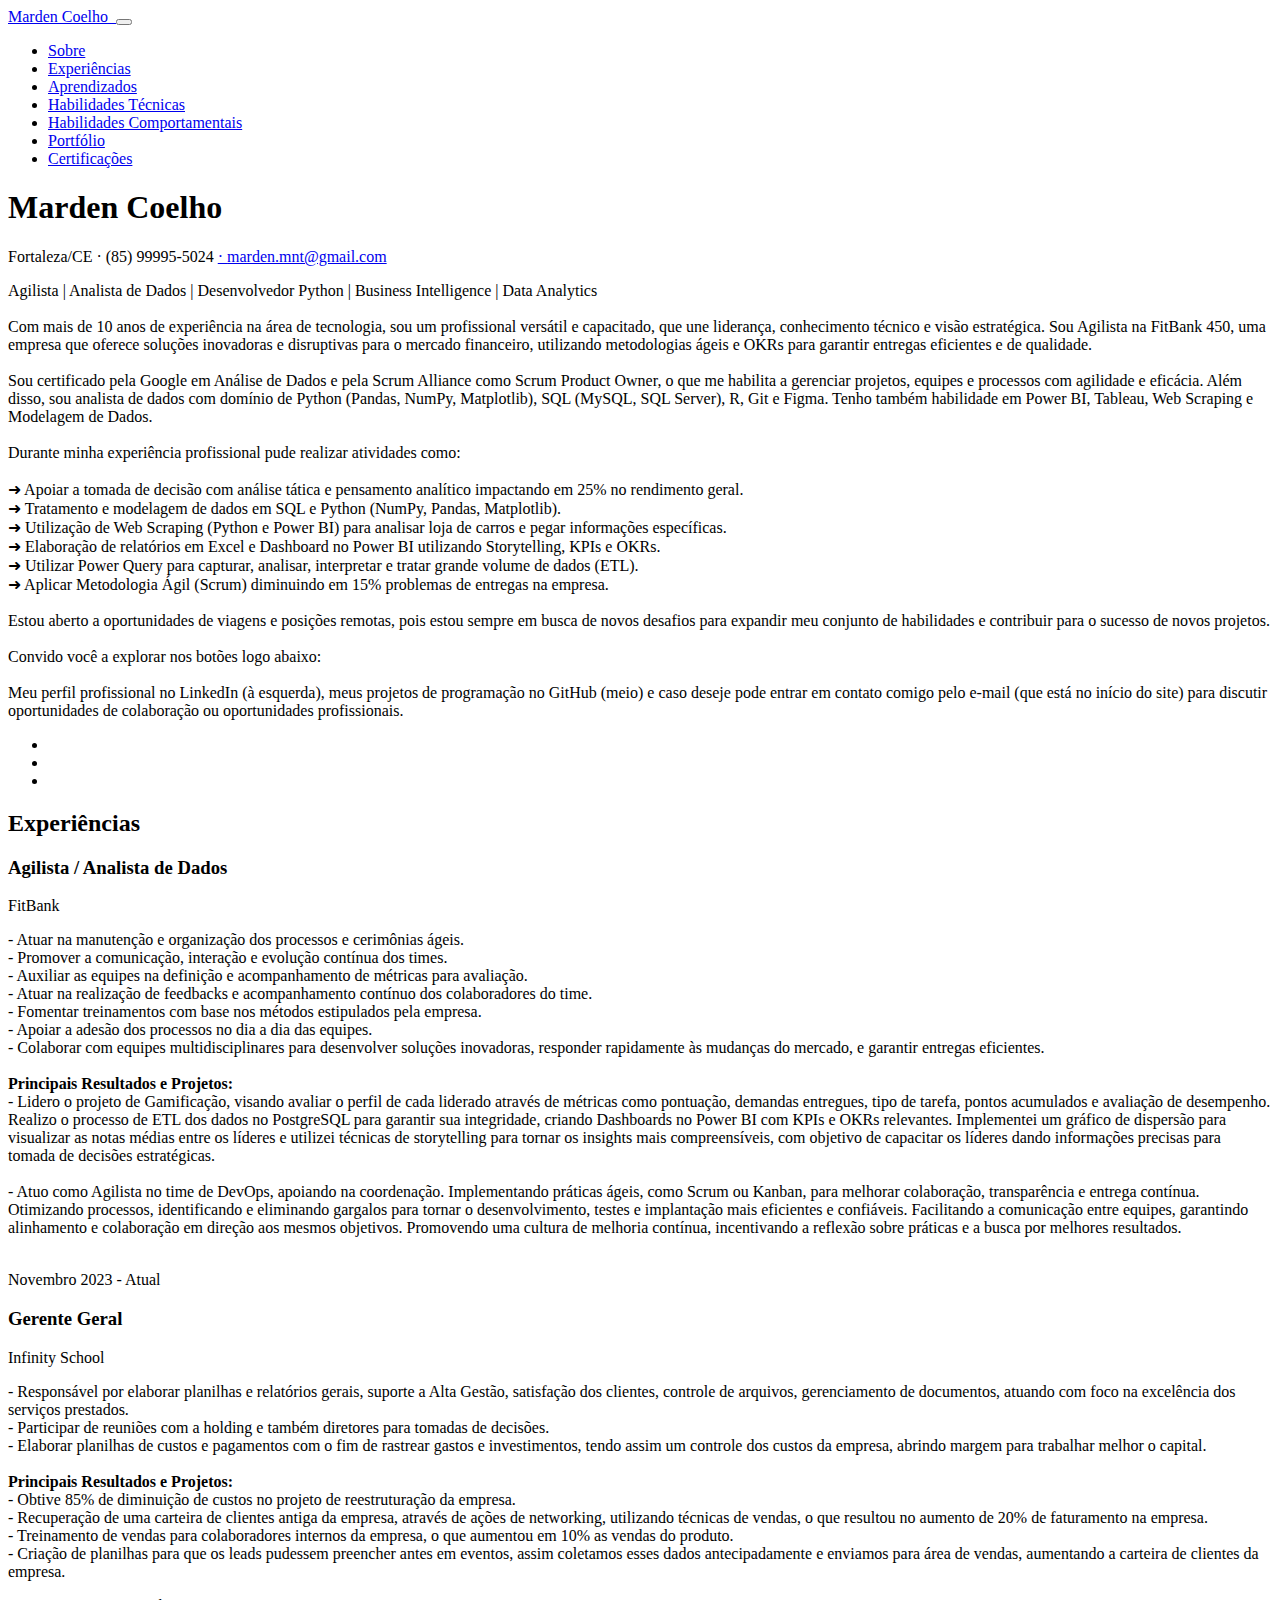
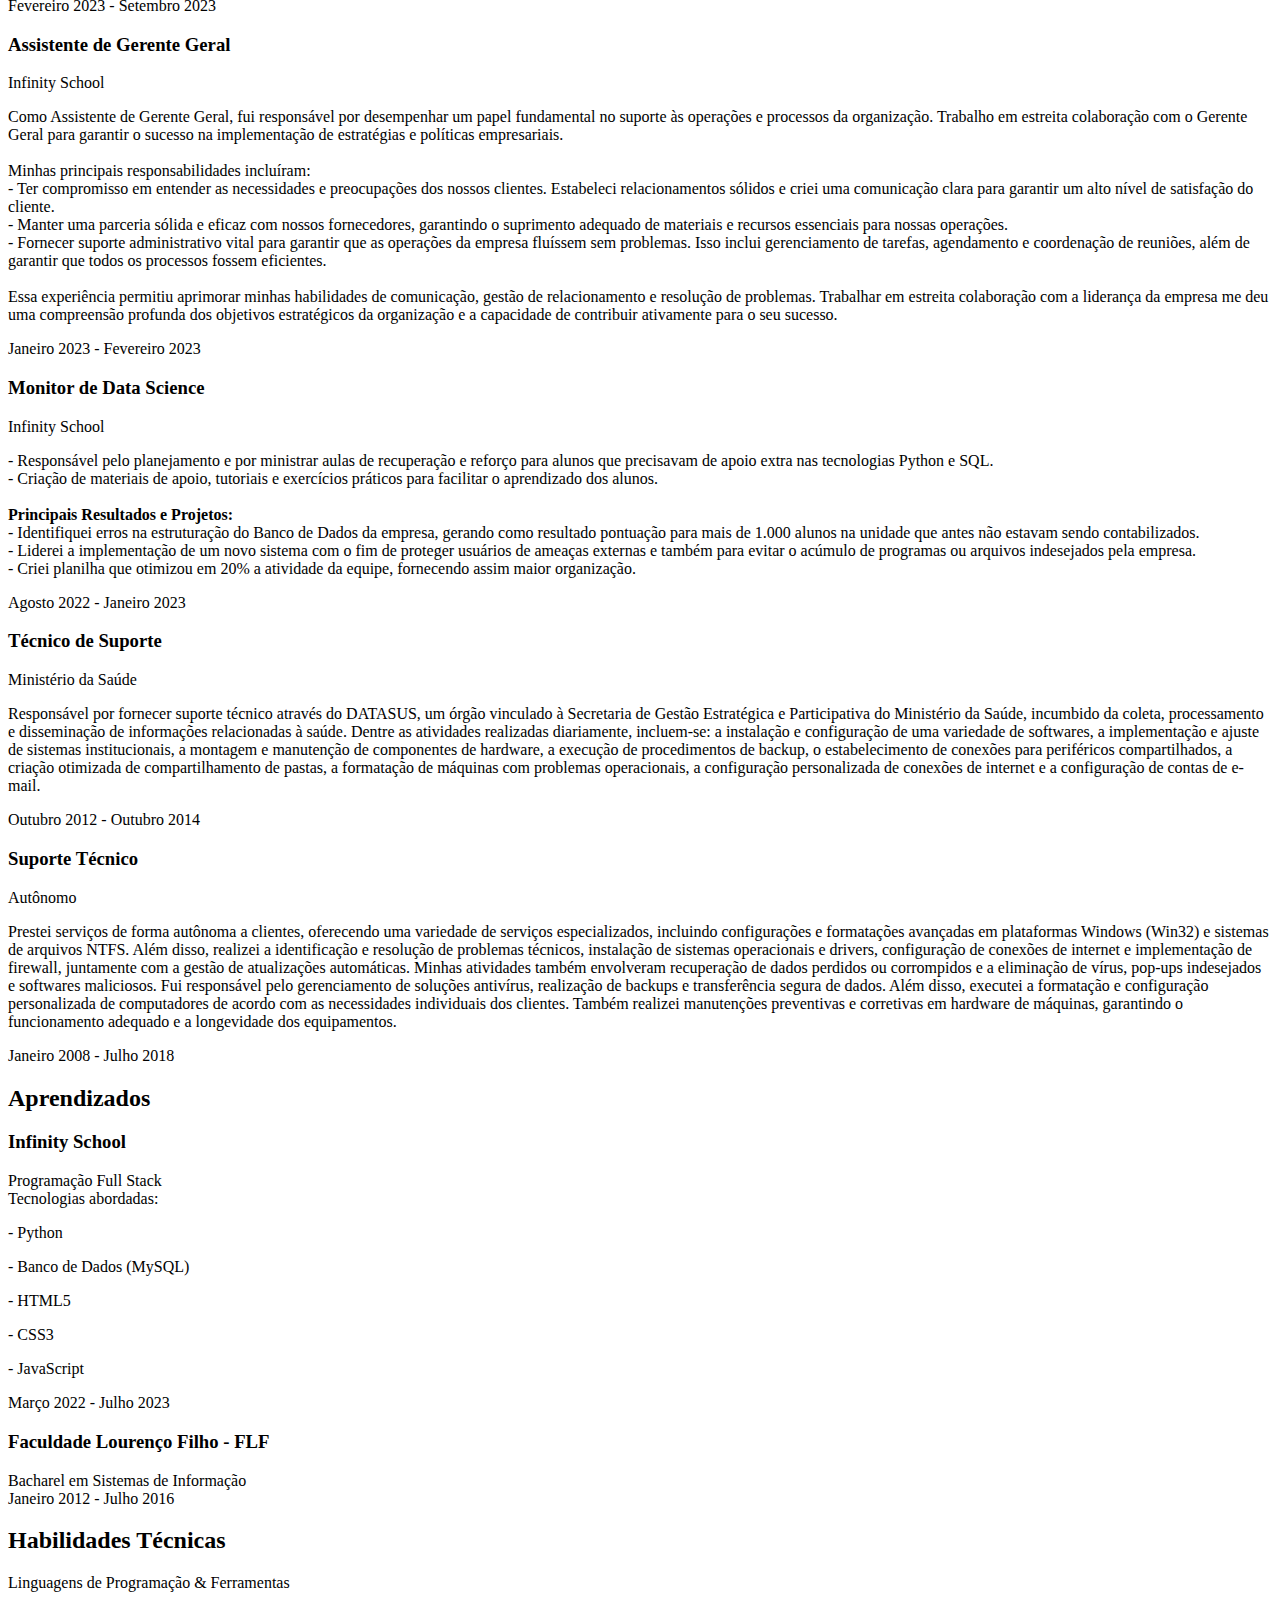
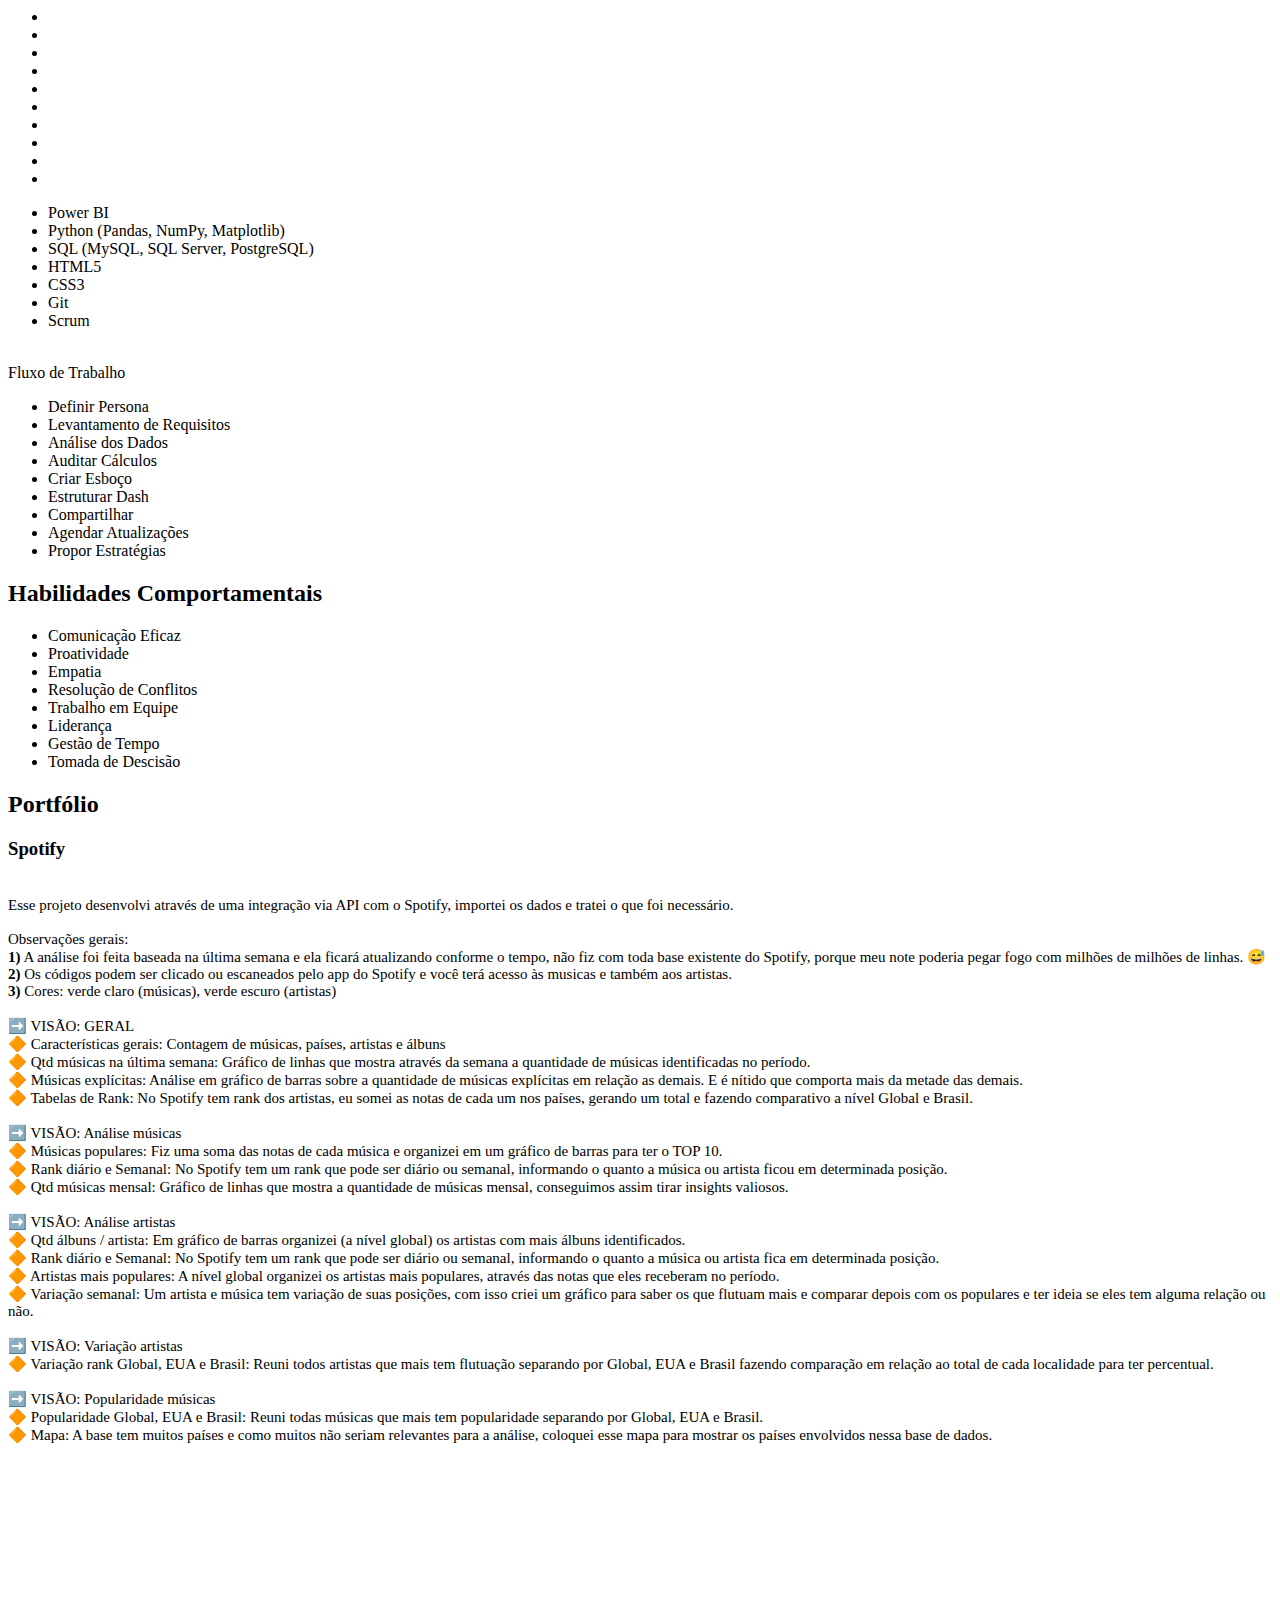
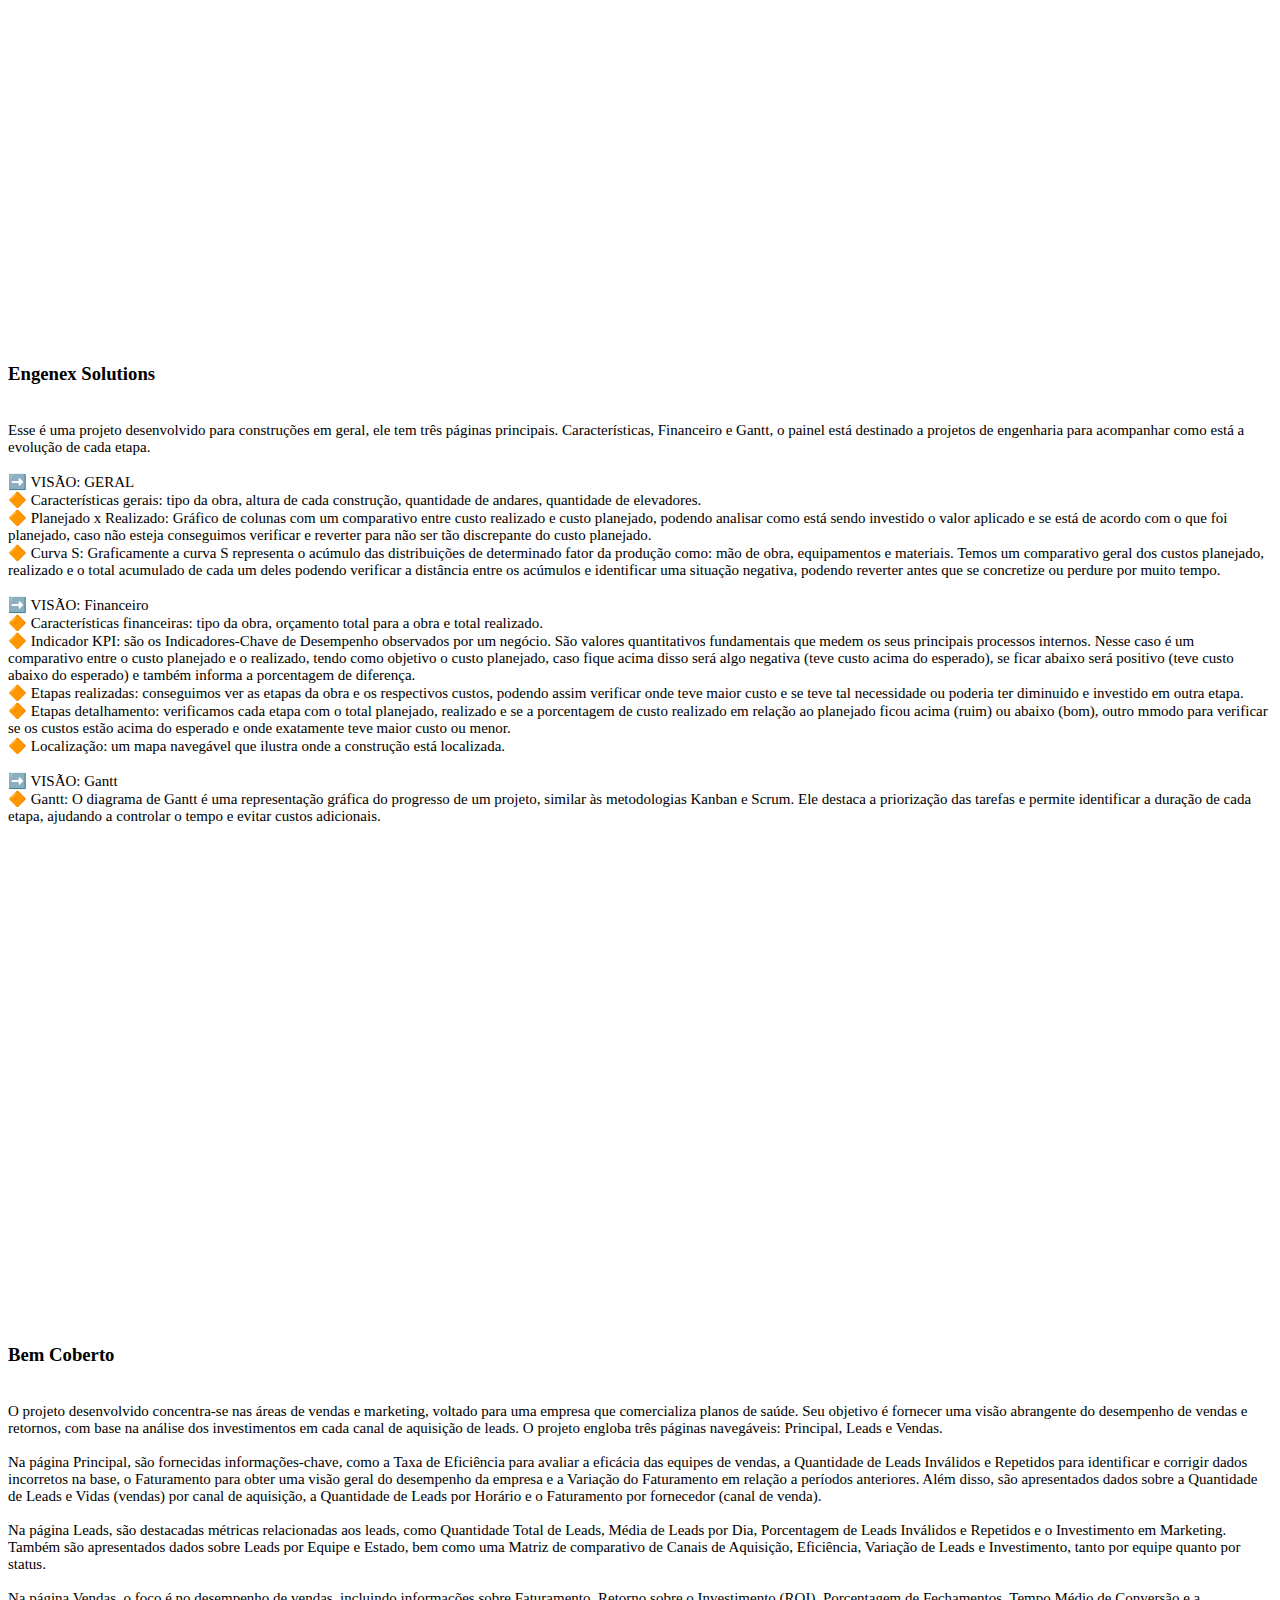
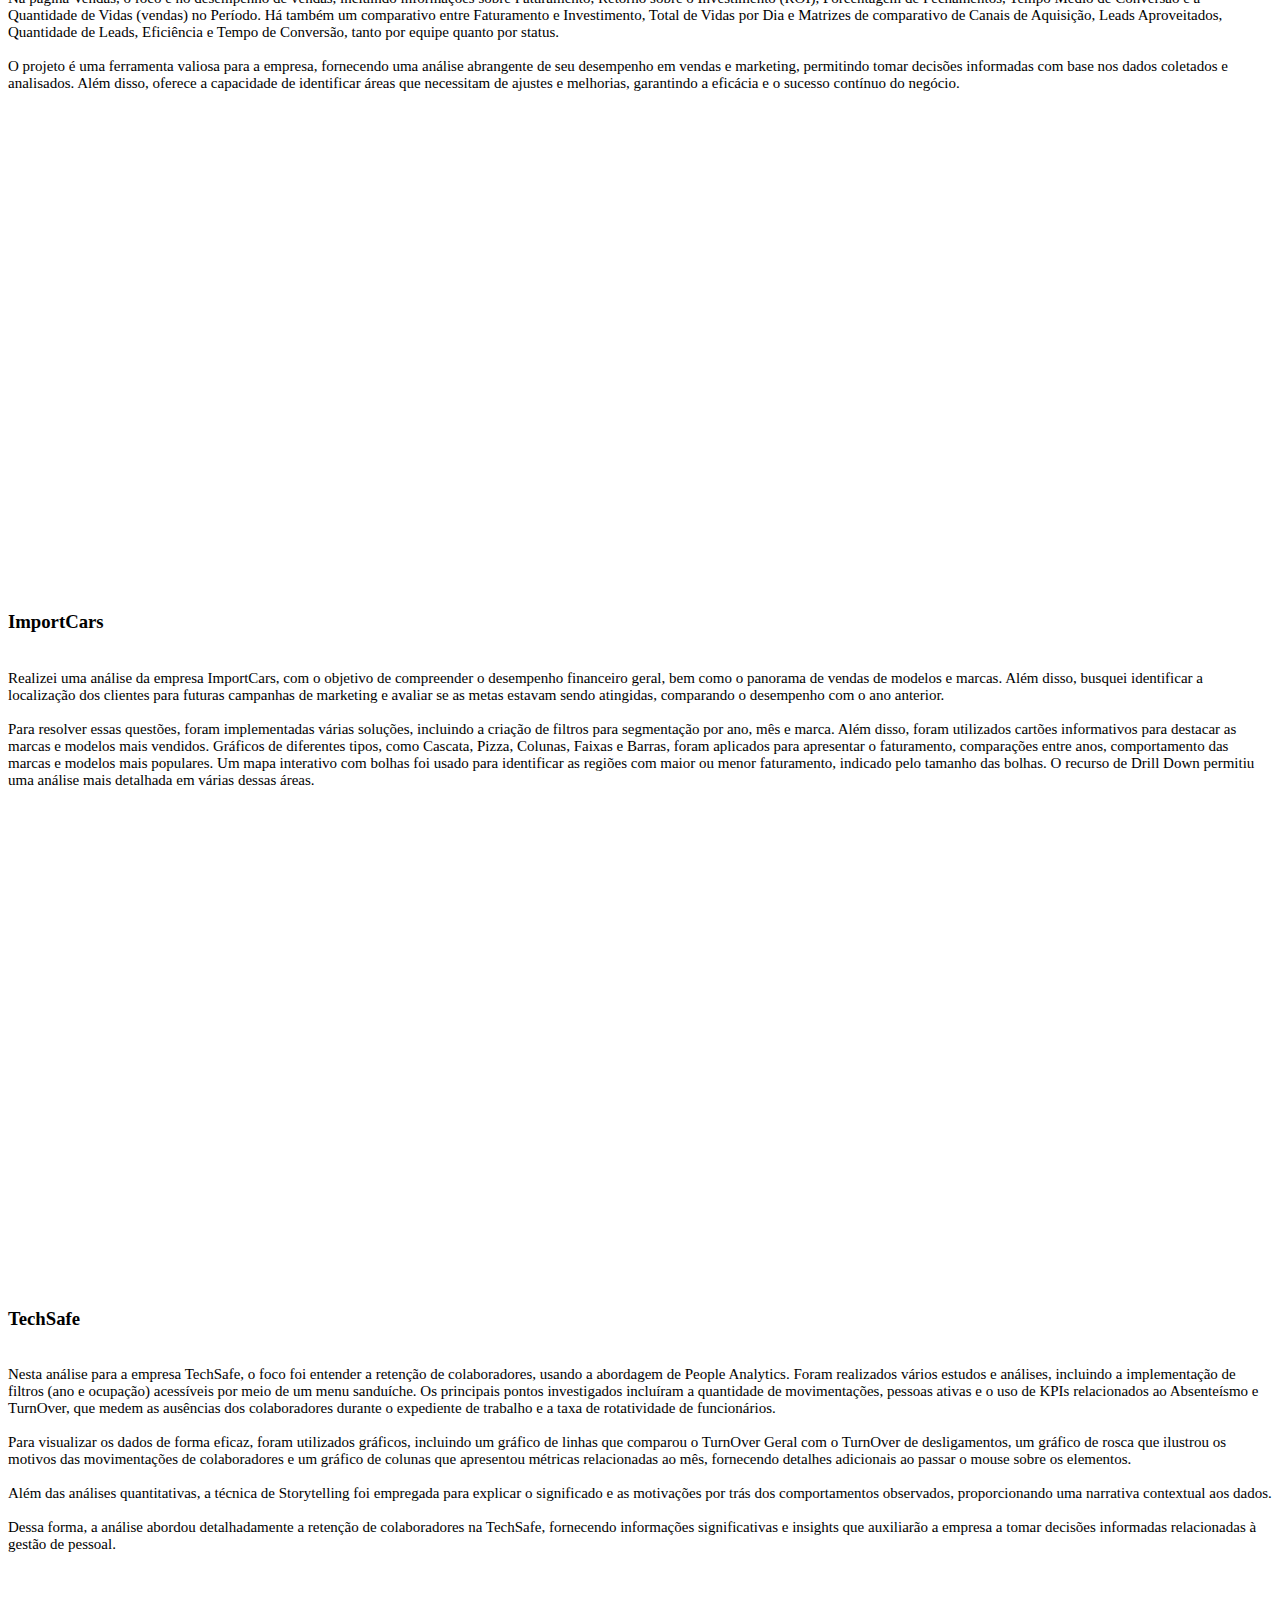
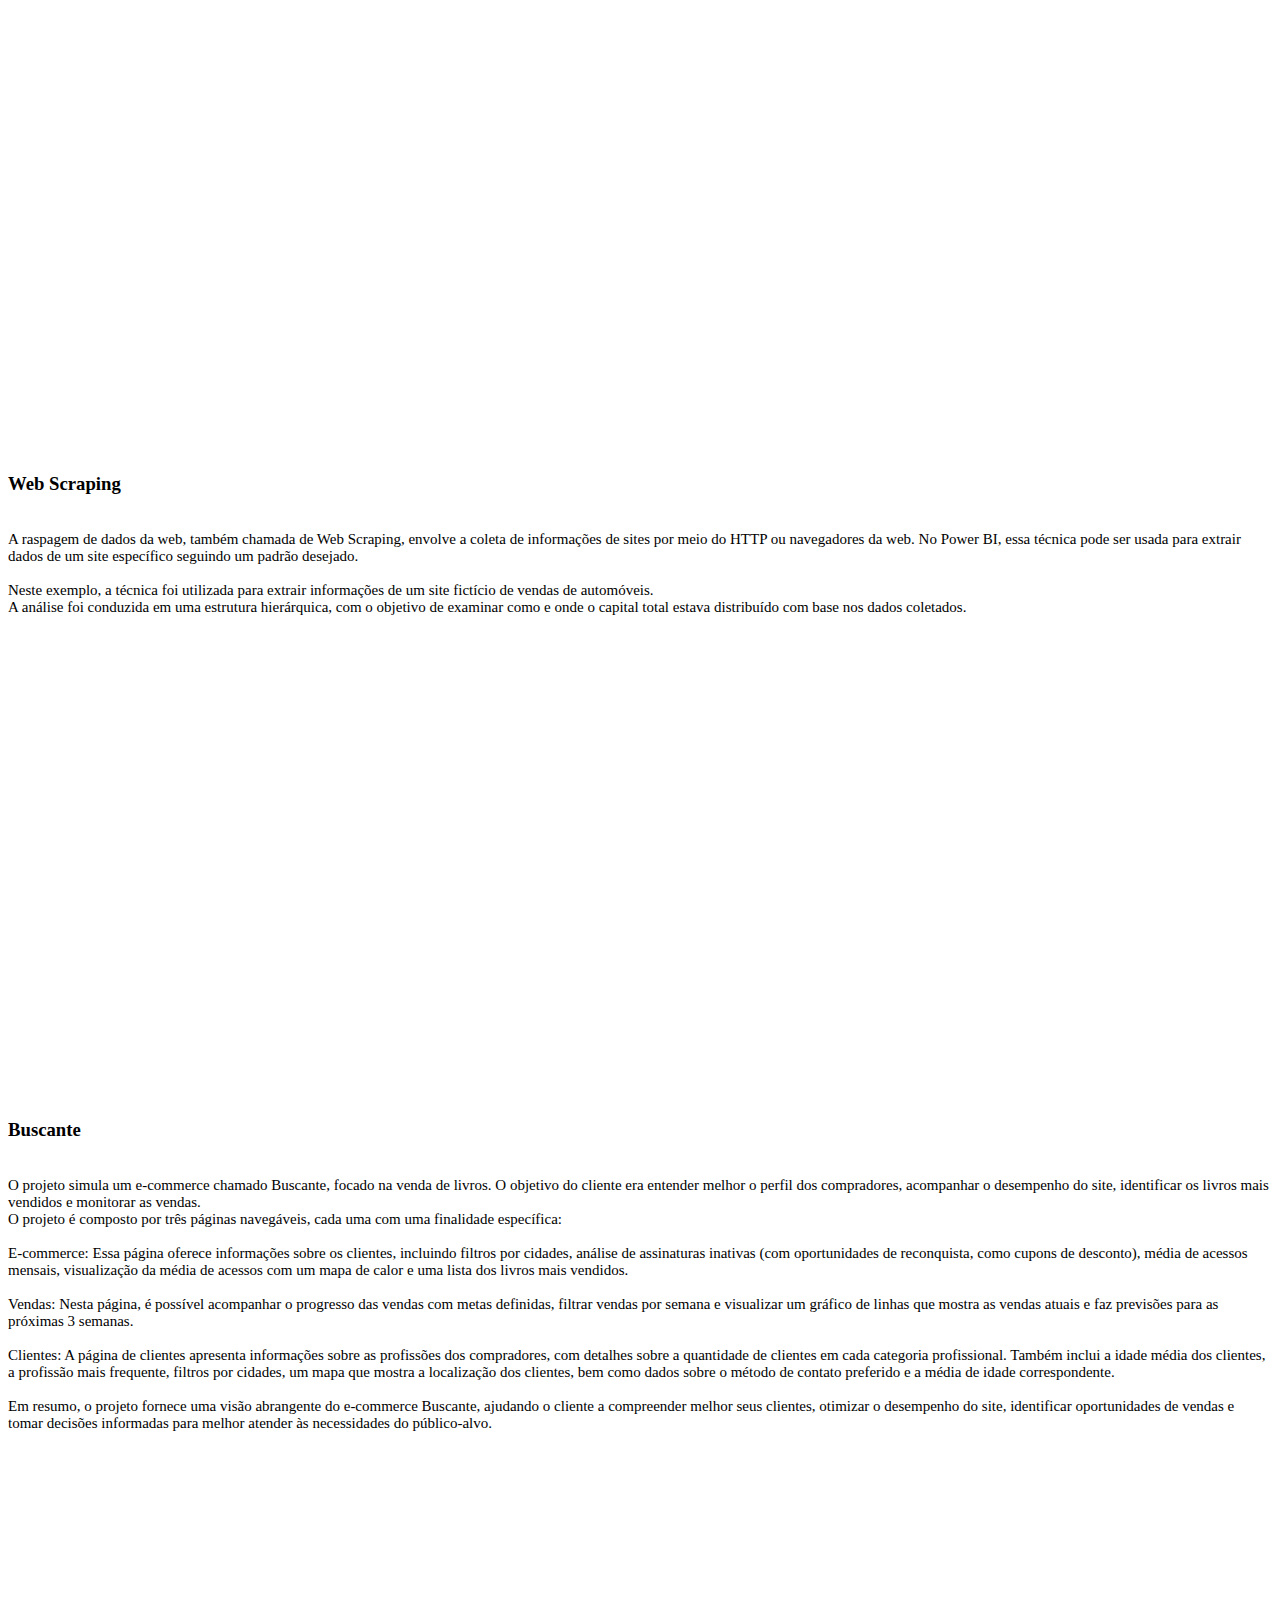
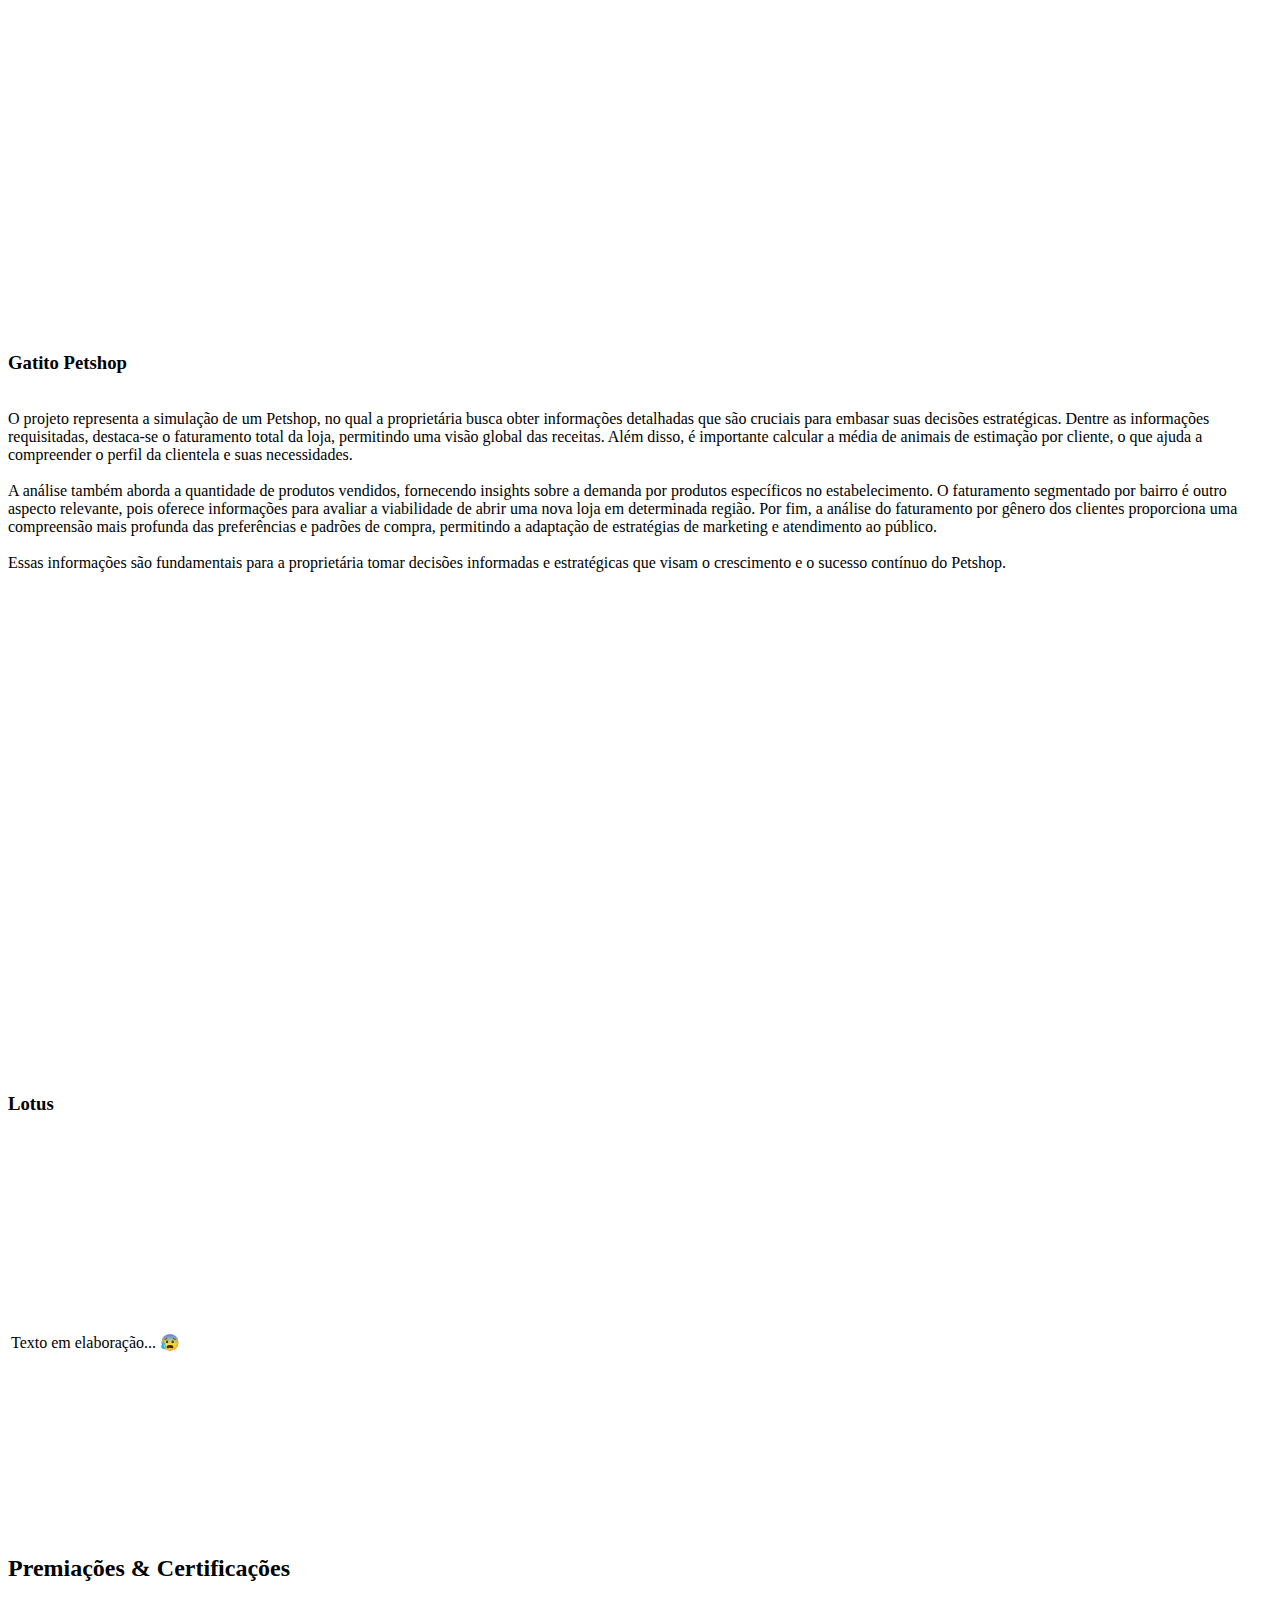
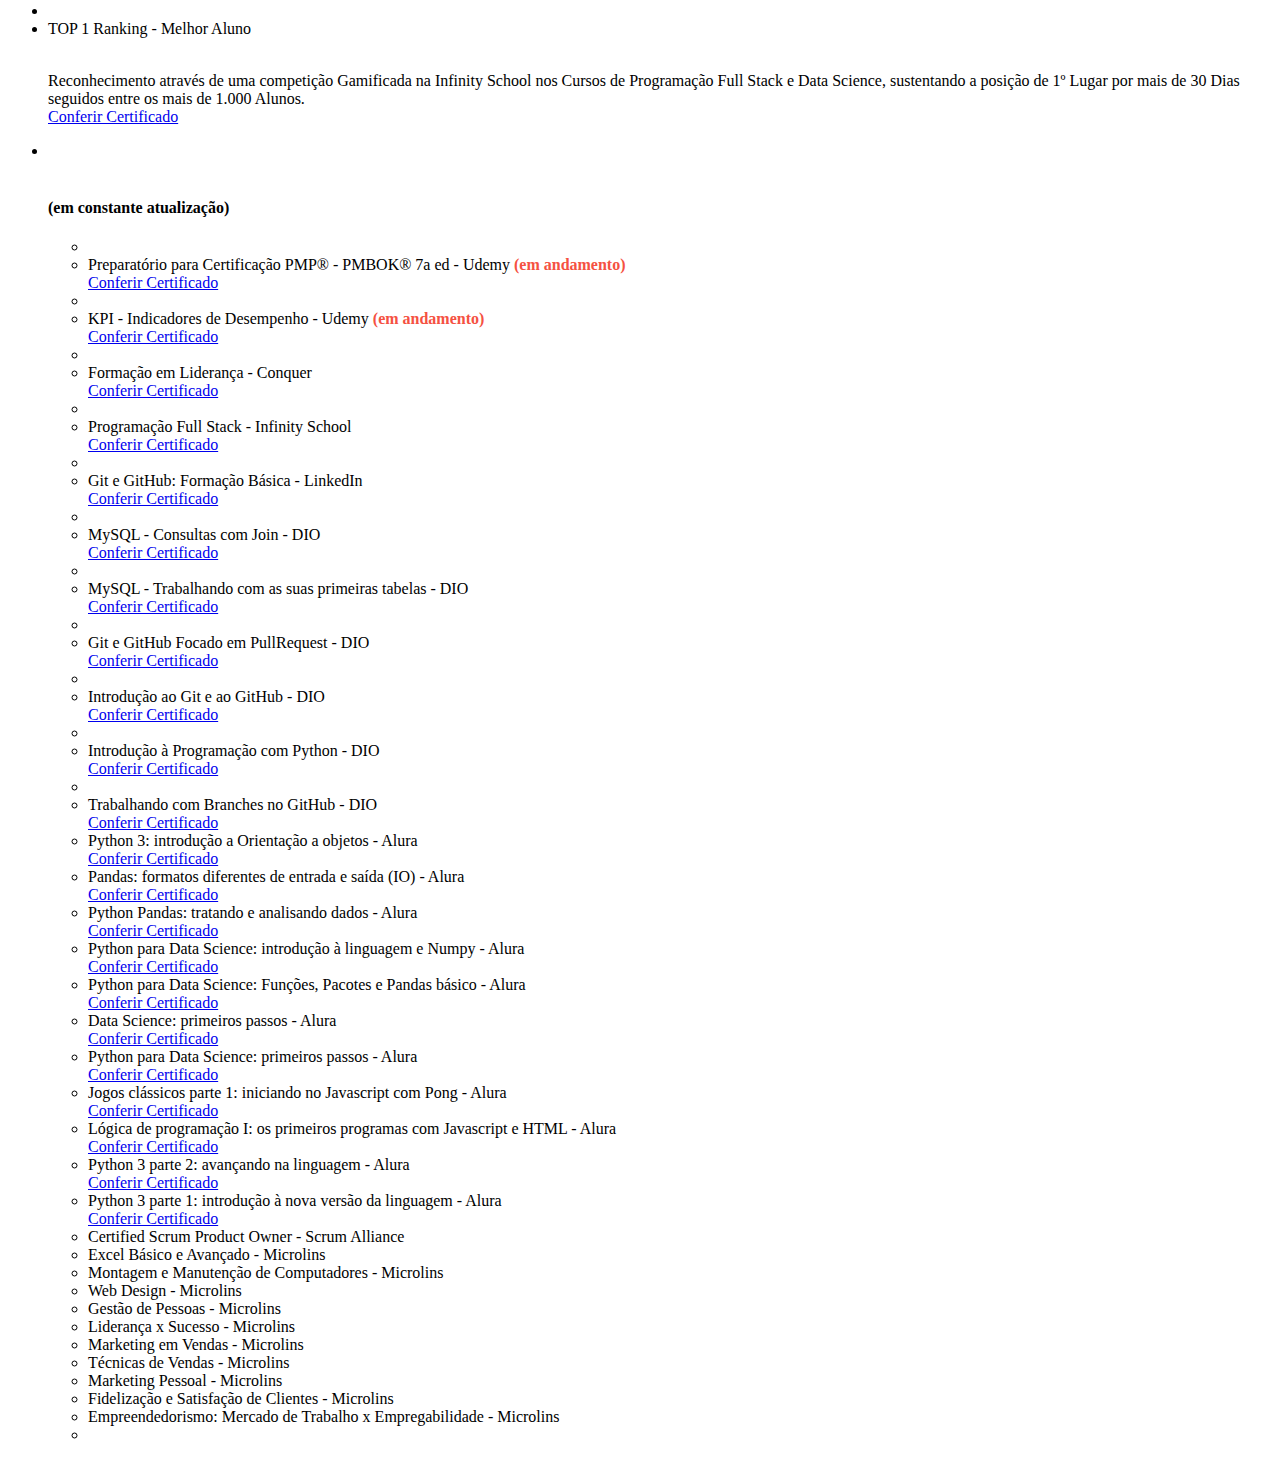
==== index.html @ 29fdd04a "Add files via upload" ====
<!DOCTYPE html>
<html lang="pt-br">

  <head>

    <meta charset="utf-8">
    <meta name="viewport" content="width=device-width, initial-scale=1, shrink-to-fit=no">
    <meta name="description" content="">
    <meta name="author" content="">

    <title>Marden Coelho</title>

    <!-- Bootstrap core CSS -->
    <link href="vendor/bootstrap/css/bootstrap.min.css" rel="stylesheet">

    <!-- Custom fonts for this template -->
    <link href="https://fonts.googleapis.com/css?family=Saira+Extra+Condensed:100,200,300,400,500,600,700,800,900" rel="stylesheet">
    <link href="https://fonts.googleapis.com/css?family=Open+Sans:300,300i,400,400i,600,600i,700,700i,800,800i" rel="stylesheet">
    <link href="vendor/font-awesome/css/font-awesome.min.css" rel="stylesheet">
    <link href="vendor/devicons/css/devicons.min.css" rel="stylesheet">
    <link href="vendor/simple-line-icons/css/simple-line-icons.css" rel="stylesheet">

    <!-- Custom styles for this template -->
    <link href="css/resume.min.css" rel="stylesheet">

  </head>

  <body id="page-top">

    <nav class="navbar navbar-expand-lg navbar-dark bg-primary fixed-top" id="sideNav">
      <a class="navbar-brand js-scroll-trigger" href="#page-top">
        <span class="d-block d-lg-none">Marden Coelho</span>
        <span class="d-none d-lg-block">
          <img class="img-fluid img-profile rounded-circle mx-auto mb-2" src="img/profile2.jpg" alt="">
        </span>
      </a>
      <button class="navbar-toggler" type="button" data-toggle="collapse" data-target="#navbarSupportedContent" aria-controls="navbarSupportedContent" aria-expanded="false" aria-label="Toggle navigation">
        <span class="navbar-toggler-icon"></span>
      </button>
      <div class="collapse navbar-collapse" id="navbarSupportedContent">
        <ul class="navbar-nav">
          <li class="nav-item">
            <a class="nav-link js-scroll-trigger" href="#about">Sobre</a>
          </li>
          <li class="nav-item">
            <a class="nav-link js-scroll-trigger" href="#experience">Experiências</a>
          </li>
          <li class="nav-item">
            <a class="nav-link js-scroll-trigger" href="#education">Aprendizados</a>
          </li>
          <li class="nav-item">
            <a class="nav-link js-scroll-trigger" href="#skills">Habilidades Técnicas</a>
          </li>
          <li class="nav-item">
            <a class="nav-link js-scroll-trigger" href="#interests">Habilidades Comportamentais</a>
          </li>
          <li class="nav-item">
            <a class="nav-link js-scroll-trigger" href="#portfolio">Portfólio</a>
          </li>
          <li class="nav-item">
            <a class="nav-link js-scroll-trigger" href="#awards">Certificações</a>
          </li>          
        </ul>
      </div>
    </nav>

    <div class="container-fluid p-0">

      <section class="resume-section p-3 p-lg-5 d-flex d-column" id="about">
        <div class="my-auto">
          <h1 class="mb-0">Marden
            <span class="text-primary">Coelho</span>
          </h1>
          <div class="subheading mb-5">Fortaleza/CE · (85) 99995-5024 <a target="_blank" href="https://wa.me/+5585999955024?text=Ol%C3%A1%20Marden!" i class="fa fa-whatsapp" aria-hidden="true"></i> ·
            <a href="mailto:name@email.com">marden.mnt@gmail.com</a>
          </div>
          <p class="mb-5">Agilista | Analista de Dados | Desenvolvedor Python | Business Intelligence | Data Analytics
            <br><br>
            Com mais de 10 anos de experiência na área de tecnologia, sou um profissional versátil e capacitado, que une liderança, conhecimento técnico e visão estratégica. Sou Agilista na FitBank 450, uma empresa que oferece soluções inovadoras e disruptivas para o mercado financeiro, utilizando metodologias ágeis e OKRs para garantir entregas eficientes e de qualidade.<br><br>
            Sou certificado pela Google em Análise de Dados e pela Scrum Alliance como Scrum Product Owner, o que me habilita a gerenciar projetos, equipes e processos com agilidade e eficácia. Além disso, sou analista de dados com domínio de Python (Pandas, NumPy, Matplotlib), SQL (MySQL, SQL Server), R, Git e Figma. Tenho também habilidade em Power BI, Tableau, Web Scraping e Modelagem de Dados.<br><br>
            
            Durante minha experiência profissional pude realizar atividades como:<br><br>
            
            &#10140; Apoiar a tomada de decisão com análise tática e pensamento analítico impactando em 25% no rendimento geral.<br>
            &#10140; Tratamento e modelagem de dados em SQL e Python (NumPy, Pandas, Matplotlib).<br>
            &#10140; Utilização de Web Scraping (Python e Power BI) para analisar loja de carros e pegar informações específicas.<br>
            &#10140; Elaboração de relatórios em Excel e Dashboard no Power BI utilizando Storytelling, KPIs e OKRs.<br>
            &#10140; Utilizar Power Query para capturar, analisar, interpretar e tratar grande volume de dados (ETL).<br>
            &#10140; Aplicar Metodologia Ágil (Scrum) diminuindo em 15% problemas de entregas na empresa.<br><br>
            
            Estou aberto a oportunidades de viagens e posições remotas, pois estou sempre em busca de novos desafios para expandir meu conjunto de habilidades e contribuir para o sucesso de novos projetos.<br><br>
          
            Convido você a explorar nos botões logo abaixo:<br><br>
            Meu perfil profissional no LinkedIn (à esquerda), meus projetos de programação no GitHub (meio) e caso deseje pode entrar em contato comigo pelo e-mail (que está no início do site) para discutir oportunidades de colaboração ou oportunidades profissionais.</p>

          <ul class="list-inline list-social-icons mb-0">
            <li class="list-inline-item">
              <a target="_blank" href="https://www.linkedin.com/in/mardenmnt/">
                <span class="fa-stack fa-lg">
                  <i class="fa fa-circle fa-stack-2x"></i>
                  <i class="fa fa-linkedin fa-stack-1x fa-inverse"></i>
                </span>
              </a>
            </li>
            <li class="list-inline-item">
              <a target="_blank" href="https://github.com/mardenmnt">
                <span class="fa-stack fa-lg">
                  <i class="fa fa-circle fa-stack-2x"></i>
                  <i class="fa fa-github fa-stack-1x fa-inverse"></i>
                </span>
              </a>
            </li>
            <li class="list-inline-item">
              <a target="_blank" href="https://wa.me/+5585999955024?text=Ol%C3%A1%20Marden!">
                <span class="fa-stack fa-lg">
                  <i class="fa fa-circle fa-stack-2x"></i>
                  <i class="fa fa-whatsapp fa-stack-1x fa-inverse"></i>
                </span>
              </a>
            </li>
            
            <!--<li class="list-inline-item">
              <a target="_blank" href="projetos-power-bi.html">
                <span class="fa-stack fa-lg">
                  <i class="fa fa-circle fa-stack-2x"></i>
                  <i class="fa fa fa-signal fa-stack-1x fa-inverse"></i>
                
                </span>
              </a>
            </li>-->
          </ul>
        </div>
      </section>

      <section class="resume-section p-3 p-lg-5 d-flex flex-column" id="experience">
        <div class="my-auto">
          <h2 class="mb-5">Experiências</h2>

          <div class="resume-item d-flex flex-column flex-md-row mb-5">
            <div class="resume-content mr-auto">
              <h3 class="mb-0">Agilista / Analista de Dados</h3>
              <div class="subheading mb-3">FitBank</div>
              <p>
                - Atuar na manutenção e organização dos processos e cerimônias ágeis.<br>
                - Promover a comunicação, interação e evolução contínua dos times.<br>
                - Auxiliar as equipes na definição e acompanhamento de métricas para avaliação.<br>
                - Atuar na realização de feedbacks e acompanhamento contínuo dos colaboradores do time.<br>
                - Fomentar treinamentos com base nos métodos estipulados pela empresa.<br>
                - Apoiar a adesão dos processos no dia a dia das equipes.<br>
                - Colaborar com equipes multidisciplinares para desenvolver soluções inovadoras, responder rapidamente às mudanças do mercado, e garantir entregas eficientes.
                
                <br><br>
                <b>Principais Resultados e Projetos:</b><br>
                
                - Lidero o projeto de Gamificação, visando avaliar o perfil de cada liderado através de métricas como pontuação, demandas entregues, tipo de tarefa, pontos acumulados e avaliação de desempenho. Realizo o processo de ETL dos dados no PostgreSQL para garantir sua integridade, criando Dashboards no Power BI com KPIs e OKRs relevantes. Implementei um gráfico de dispersão para visualizar as notas médias entre os líderes e utilizei técnicas de storytelling para tornar os insights mais compreensíveis, com objetivo de capacitar os líderes dando informações precisas para tomada de decisões estratégicas.<br><br>

                - Atuo como Agilista no time de DevOps, apoiando na coordenação. Implementando práticas ágeis, como Scrum ou Kanban, para melhorar colaboração, transparência e entrega contínua. Otimizando processos, identificando e eliminando gargalos para tornar o desenvolvimento, testes e implantação mais eficientes e confiáveis. Facilitando a comunicação entre equipes, garantindo alinhamento e colaboração em direção aos mesmos objetivos. Promovendo uma cultura de melhoria contínua, incentivando a reflexão sobre práticas e a busca por melhores resultados.<br><br>
                </p>
            </div>
            <div class="resume-date text-md-right">
              <span class="text-primary">Novembro 2023 - Atual</span>
            </div>
          </div>

          <div class="resume-item d-flex flex-column flex-md-row mb-5">
            <div class="resume-content mr-auto">
              <h3 class="mb-0">Gerente Geral</h3>
              <div class="subheading mb-3">Infinity School</div>
              <p>
                - Responsável por elaborar planilhas e relatórios gerais, suporte a Alta Gestão, satisfação dos clientes, controle de arquivos, gerenciamento de documentos, atuando com foco na excelência dos serviços prestados.<br>
                - Participar de reuniões com a holding e também diretores para tomadas de decisões.<br>
                - Elaborar planilhas de custos e pagamentos com o fim de rastrear gastos e investimentos, tendo assim um controle dos custos da empresa, abrindo margem para trabalhar melhor o capital.
                
                <br><br>
                <b>Principais Resultados e Projetos:</b><br>
                
                - Obtive 85% de diminuição de custos no projeto de reestruturação da empresa.<br>
                - Recuperação de uma carteira de clientes antiga da empresa, através de ações de networking, utilizando técnicas de vendas, o que resultou no aumento de 20% de faturamento na empresa.<br>
                - Treinamento de vendas para colaboradores internos da empresa, o que aumentou em 10% as vendas do produto.<br>
                - Criação de planilhas para que os leads pudessem preencher antes em eventos, assim coletamos esses dados antecipadamente e enviamos para área de vendas, aumentando a carteira de clientes da empresa.
                </p>
            </div>
            <div class="resume-date text-md-right">
              <span class="text-primary">Fevereiro 2023 - Setembro 2023</span>
            </div>
          </div>

          <div class="resume-item d-flex flex-column flex-md-row mb-5">
            <div class="resume-content mr-auto">
              <h3 class="mb-0">Assistente de Gerente Geral</h3>
              <div class="subheading mb-3">Infinity School</div>
              <p>Como Assistente de Gerente Geral, fui responsável por desempenhar um papel fundamental no suporte às operações e processos da organização. Trabalho em estreita colaboração com o Gerente Geral para garantir o sucesso na implementação de estratégias e políticas empresariais.<br><br>

              Minhas principais responsabilidades incluíram:<br>
              
              - Ter compromisso em entender as necessidades e preocupações dos nossos clientes. Estabeleci relacionamentos sólidos e criei uma comunicação clara para garantir um alto nível de satisfação do cliente.<br>
              - Manter uma parceria sólida e eficaz com nossos fornecedores, garantindo o suprimento adequado de materiais e recursos essenciais para nossas operações.<br>
              - Fornecer suporte administrativo vital para garantir que as operações da empresa fluíssem sem problemas. Isso inclui gerenciamento de tarefas, agendamento e coordenação de reuniões, além de garantir que todos os processos fossem eficientes.<br><br>
              
              Essa experiência permitiu aprimorar minhas habilidades de comunicação, gestão de relacionamento e resolução de problemas. Trabalhar em estreita colaboração com a liderança da empresa me deu uma compreensão profunda dos objetivos estratégicos da organização e a capacidade de contribuir ativamente para o seu sucesso.</p>
            </div>
            <div class="resume-date text-md-right">
              <span class="text-primary">Janeiro 2023 - Fevereiro 2023</span>
            </div>
          </div>

          <div class="resume-item d-flex flex-column flex-md-row mb-5">
            <div class="resume-content mr-auto">
              <h3 class="mb-0">Monitor de Data Science</h3>
              <div class="subheading mb-3">Infinity School</div>
              <p>
                - Responsável pelo planejamento e por ministrar aulas de recuperação e reforço para alunos que precisavam de apoio extra nas tecnologias Python e SQL.<br>
                - Criação de materiais de apoio, tutoriais e exercícios práticos para facilitar o aprendizado dos alunos.

                
                <br><br>
                <b>Principais Resultados e Projetos:</b><br>
                
                - Identifiquei erros na estruturação do Banco de Dados da empresa, gerando como resultado pontuação para mais de 1.000 alunos na unidade que antes não estavam sendo contabilizados.<br>
                - Liderei a implementação de um novo sistema com o fim de proteger usuários de ameaças externas e também para evitar o acúmulo de programas ou arquivos indesejados pela empresa.<br>
                - Criei planilha que otimizou em 20% a atividade da equipe, fornecendo assim maior organização.

                </p>
            </div>
            <div class="resume-date text-md-right">
              <span class="text-primary">Agosto 2022 - Janeiro 2023</span>
            </div>
          </div>

          <div class="resume-item d-flex flex-column flex-md-row mb-5">
            <div class="resume-content mr-auto">
              <h3 class="mb-0">Técnico de Suporte</h3>
              <div class="subheading mb-3">Ministério da Saúde</div>
              <p>Responsável por fornecer suporte técnico através do DATASUS, um órgão vinculado à Secretaria de Gestão Estratégica e Participativa do Ministério da Saúde, incumbido da coleta, processamento e disseminação de informações relacionadas à saúde. Dentre as atividades realizadas diariamente, incluem-se: a instalação e configuração de uma variedade de softwares, a implementação e ajuste de sistemas institucionais, a montagem e manutenção de componentes de hardware, a execução de procedimentos de backup, o estabelecimento de conexões para periféricos compartilhados, a criação otimizada de compartilhamento de pastas, a formatação de máquinas com problemas operacionais, a configuração personalizada de conexões de internet e a configuração de contas de e-mail.</p>
            </div>
            <div class="resume-date text-md-right">
              <span class="text-primary">Outubro 2012 - Outubro 2014</span>
            </div>
          </div>

          <div class="resume-item d-flex flex-column flex-md-row mb-5">
            <div class="resume-content mr-auto">
              <h3 class="mb-0">Suporte Técnico</h3>
              <div class="subheading mb-3">Autônomo</div>
              <p>Prestei serviços de forma autônoma a clientes, oferecendo uma variedade de serviços especializados, incluindo    configurações e formatações avançadas em plataformas Windows (Win32) e sistemas de arquivos NTFS. Além disso, realizei a identificação e resolução de problemas técnicos, instalação de sistemas operacionais e drivers, configuração de conexões de internet e implementação de firewall, juntamente com a gestão de atualizações automáticas.

              Minhas atividades também envolveram recuperação de dados perdidos ou corrompidos e a eliminação de vírus, pop-ups indesejados e softwares maliciosos. Fui responsável pelo gerenciamento de soluções antivírus, realização de backups e transferência segura de dados.
                
              Além disso, executei a formatação e configuração personalizada de computadores de acordo com as necessidades individuais dos clientes. Também realizei manutenções preventivas e corretivas em hardware de máquinas, garantindo o funcionamento adequado e a longevidade dos equipamentos.
                </p>
            </div>
            <div class="resume-date text-md-right">
              <span class="text-primary">Janeiro 2008 - Julho 2018</span>
            </div>
          </div>
          

        </div>

      </section>

      <section class="resume-section p-3 p-lg-5 d-flex flex-column" id="education">
        <div class="my-auto">
          <h2 class="mb-5">Aprendizados</h2>

          <div class="resume-item d-flex flex-column flex-md-row mb-5">
            <div class="resume-content mr-auto">
              <h3 class="mb-0">Infinity School</h3>
              <div class="subheading mb-3">Programação Full Stack</div>
              <div>Tecnologias abordadas:</div>
              <p></p>
              <p>- Python</p>
              <p>- Banco de Dados (MySQL)</p>
              <p>- HTML5</p>
              <p>- CSS3</p>
              <p>- JavaScript</p>

            </div>
            <div class="resume-date text-md-right">
              <span class="text-primary">Março 2022 - Julho 2023</span>
            </div>
          </div>

          <div class="resume-item d-flex flex-column flex-md-row mb-5">
            <div class="resume-content mr-auto">
              <h3 class="mb-0">Faculdade Lourenço Filho - FLF</h3>
              <div class="subheading mb-3">Bacharel em Sistemas de Informação</div>
              <!--<div>Computer Science - Web Development Track</div>
              <p>GPA: 3.23</p>-->
            </div>
            <div class="resume-date text-md-right">
              <span class="text-primary">Janeiro 2012 - Julho 2016</span>
            </div>
          </div>

        </div>
      </section>

      <section class="resume-section p-3 p-lg-5 d-flex flex-column" id="skills">
        <div class="my-auto">
          <h2 class="mb-5">Habilidades Técnicas</h2>

          <div class="subheading mb-3">Linguagens de Programação &amp; Ferramentas</div>
                     

          <ul class="list-inline list-icons">
            <li class="list-inline-item">
              <i class="devicons devicons-python"></i>
            </li>
            <li class="list-inline-item">
              <i class="devicons devicons-mysql"></i>
            </li>
            <li class="list-inline-item">
              <i class="devicons devicons-postgresql"></i>
            </li>
           <li class="list-inline-item">
            <i class="devicons devicons-msql_server"></i>
          </li>
           <li class="list-inline-item">
             <i class="devicons devicons-database"></i>
           </li>
            <li class="list-inline-item">
              <i class="devicons devicons-html5"></i>
            </li>
            <li class="list-inline-item">
              <i class="devicons devicons-css3"></i>
            </li>
            <li class="list-inline-item">
              <i class="devicons devicons-git"></i>
            </li>
            <li class="list-inline-item">
              <i class="devicons devicons-github_badge"></i>
            </li>
            <li class="list-inline-item">
              <i class="devicons devicons-scrum"></i>
            </li>   
          </ul>
  
          <ul class="fa-ul mb-0">
            <li>
              <i class="fa-li fa fa-arrow-right"></i>
              Power BI
            </li>
            <li>
              <i class="fa-li fa fa-arrow-right"></i>
              Python (Pandas, NumPy, Matplotlib)
            </li>
            <li>
              <i class="fa-li fa fa-arrow-right"></i>
              SQL (MySQL, SQL Server, PostgreSQL)
            </li>
            <li>
              <i class="fa-li fa fa-arrow-right"></i>
              HTML5
            </li>
            <li>
              <i class="fa-li fa fa-arrow-right"></i>
              CSS3
            </li>
            <li>
              <i class="fa-li fa fa-arrow-right"></i>
              Git
            </li>
            <li>
              <i class="fa-li fa fa-arrow-right"></i>
              Scrum
            </li>
          </ul>

          <br>
        <div class="subheading mb-3">Fluxo de Trabalho</div>
        <ul class="fa-ul mb-0">
            <li>
              <i class="fa-li fa fa-check"></i>
              Definir Persona
            </li>
            <li>
              <i class="fa-li fa fa-check"></i>
              Levantamento de Requisitos
            </li>
            <li>
              <i class="fa-li fa fa-check"></i>
              Análise dos Dados
            </li>
            <li>
              <i class="fa-li fa fa-check"></i>
              Auditar Cálculos
            </li>
            <li>
              <i class="fa-li fa fa-check"></i>
              Criar Esboço
            </li>
            <li>
              <i class="fa-li fa fa-check"></i>
              Estruturar Dash
            </li>
            <li>
              <i class="fa-li fa fa-check"></i>
              Compartilhar
            </li>
            <li>
              <i class="fa-li fa fa-check"></i>
              Agendar Atualizações
            </li>
            <li>
              <i class="fa-li fa fa-check"></i>
              Propor Estratégias
            </li>
          </ul>
        </div>
      </section>

      <section class="resume-section p-3 p-lg-5 d-flex flex-column" id="interests">
        <div class="my-auto">
          <h2 class="mb-5">Habilidades Comportamentais</h2>
          <!--<p>Com experiência na área de suporte e redes. Agora busco novos caminhos dentro da programação, para que assim possa solucionar problemas e tornar desejos em realidade, através da criação de sistemas. Busco por resoluções de problemas e realizações de desejos no mundo da programação.</p>
          <p class="mb-0"><b>Soft Skills:</b>-->  
            
          <ul class="fa-ul mb-0">
            <li>
              <i class="fa-li fa fa-arrow-right"></i>
              Comunicação Eficaz
            </li>
            <li>
              <i class="fa-li fa fa-arrow-right"></i>
              Proatividade
            </li>
            <li>
              <i class="fa-li fa fa-arrow-right"></i>
              Empatia
            </li>
            <li>
              <i class="fa-li fa fa-arrow-right"></i>
              Resolução de Conflitos
            </li>
            <li>
              <i class="fa-li fa fa-arrow-right"></i>
              Trabalho em Equipe
            </li>
            <li>
              <i class="fa-li fa fa-arrow-right"></i>
              Liderança
            </li>
            <li>
              <i class="fa-li fa fa-arrow-right"></i>
              Gestão de Tempo
            </li>
            <li>
              <i class="fa-li fa fa-arrow-right"></i>
              Tomada de Descisão
            </li>
          </ul>
        </div>
      </section>

      <section class="resume-section p-3 p-lg-5 d-flex flex-column" id="portfolio">
        <div class="my-auto">
          <h2 class="mb-5">Portfólio</h2>
          
          <section class="resume-section p-3 p-lg-5 d-flex flex-column">
            <div class="my-auto">  
            <h3 class="mb-0" style="text-align: left;">Spotify</h3><br>
              <table>
                <tr>
                  <div style="font-size: 15px;">
                    Esse projeto desenvolvi através de uma integração via API com o Spotify, importei os dados e tratei o que foi necessário.<br><br>
                    Observações gerais:<br>
                    <b>1)</b> A análise foi feita baseada na última semana e ela ficará atualizando conforme o tempo, não fiz com toda base existente do Spotify, porque meu note poderia pegar fogo com milhões de milhões de linhas. 😅<br>
                    <b>2)</b> Os códigos podem ser clicado ou escaneados pelo app do Spotify e você terá acesso às musicas e também aos artistas.<br>
                    <b>3)</b> Cores: verde claro (músicas), verde escuro (artistas)<br><br>

                    ➡️ VISÃO: GERAL<br>
                    🔶 Características gerais: Contagem de músicas, países, artistas e álbuns<br>
                    🔶 Qtd músicas na última semana: Gráfico de linhas que mostra através da semana a quantidade de músicas identificadas no período.<br>
                    🔶 Músicas explícitas: Análise em gráfico de barras sobre a quantidade de músicas explícitas em relação as demais. E é nítido que comporta mais da metade das demais.<br>
                    🔶 Tabelas de Rank: No Spotify tem rank dos artistas, eu somei as notas de cada um nos países, gerando um total e fazendo comparativo a nível Global e Brasil.<br><br>

                    ➡️ VISÃO: Análise músicas<br>
                    🔶 Músicas populares: Fiz uma soma das notas de cada música e organizei em um gráfico de barras para ter o TOP 10.<br>
                    🔶 Rank diário e Semanal: No Spotify tem um rank que pode ser diário ou semanal, informando o quanto a música ou artista ficou em determinada posição.<br>
                    🔶 Qtd músicas mensal: Gráfico de linhas que mostra a quantidade de músicas mensal, conseguimos assim tirar insights valiosos.<br><br>

                    ➡️ VISÃO: Análise artistas<br>
                    🔶 Qtd álbuns / artista: Em gráfico de barras organizei (a nível global) os artistas com mais álbuns identificados.<br>
                    🔶 Rank diário e Semanal: No Spotify tem um rank que pode ser diário ou semanal, informando o quanto a música ou artista fica em determinada posição.<br>
                    🔶 Artistas mais populares: A nível global organizei os artistas mais populares, através das notas que eles receberam no período.<br>
                    🔶 Variação semanal: Um artista e música tem variação de suas posições, com isso criei um gráfico para saber os que flutuam mais e comparar depois com os populares e ter ideia se eles tem alguma relação ou não.<br><br>

                    ➡️ VISÃO: Variação artistas<br>
                    🔶 Variação rank Global, EUA e Brasil: Reuni todos artistas que mais tem flutuação separando por Global, EUA e Brasil fazendo comparação em relação ao total de cada localidade para ter percentual.<br><br>

                    ➡️ VISÃO: Popularidade músicas<br>
                    🔶 Popularidade Global, EUA e Brasil: Reuni todas músicas que mais tem popularidade separando por Global, EUA e Brasil.<br>
                    🔶 Mapa: A base tem muitos países e como muitos não seriam relevantes para a análise, coloquei esse mapa para mostrar os países envolvidos nessa base de dados.<br><br>
                    
                </div>
                  <td><iframe title="spotify" width="1000" height="473.5" src="https://app.powerbi.com/view?r=eyJrIjoiNGVjOTM0NDQtZjA0ZC00MzJhLTk2ZDMtNjEzOWM1MjRlZjg3IiwidCI6ImEyYTE1ZTA1LWY2MjYtNDVhZi05MTkyLThlNDM2OTk2MjljZiJ9&pageName=ReportSection6b546ca5608ca909b6dd" frameborder="0" allowFullScreen="true"></iframe></td>
                </tr>
              </table>
            </div>
          </section>


          <section class="resume-section p-3 p-lg-5 d-flex flex-column">
            <div class="my-auto">  
            <h3 class="mb-0" style="text-align: left;">Engenex Solutions</h3><br>
              <table>
                <tr>
                  <div style="font-size: 15px;">
                    Esse é uma projeto desenvolvido para construções em geral, ele tem três páginas principais. Características, Financeiro e Gantt, o painel está destinado a projetos de engenharia para acompanhar como está a evolução de cada etapa.<br><br> 
                    
                    ➡️ VISÃO: GERAL<br>
                    
                    🔶 Características gerais: tipo da obra, altura de cada construção, quantidade de andares, quantidade de elevadores.
                    <br>
                    🔶 Planejado x Realizado: Gráfico de colunas com um comparativo entre custo realizado e custo planejado, podendo analisar como está sendo investido o valor aplicado e se está de acordo com o que foi planejado, caso não esteja conseguimos verificar e reverter para não ser tão discrepante do custo planejado.
                    <br>
                    🔶 Curva S: Graficamente a curva S representa o acúmulo das distribuições de determinado fator da produção como: mão de obra, equipamentos e materiais. Temos um comparativo geral dos custos planejado, realizado e o total acumulado de cada um deles podendo verificar a distância entre os acúmulos e identificar uma situação negativa, podendo reverter antes que se concretize ou perdure por muito tempo.
                    <br><br>
                    
                    ➡️ VISÃO: Financeiro<br>
                    
                    🔶 Características financeiras: tipo da obra, orçamento total para a obra e total realizado.
                    <br>
                    🔶 Indicador KPI: são os Indicadores-Chave de Desempenho observados por um negócio. São valores quantitativos fundamentais que medem os seus principais processos internos. Nesse caso é um comparativo entre o custo planejado e o realizado, tendo como objetivo o custo planejado, caso fique acima disso será algo negativa (teve custo acima do esperado), se ficar abaixo será positivo (teve custo abaixo do esperado) e também informa a porcentagem de diferença.
                    <br>
                    🔶 Etapas realizadas: conseguimos ver as etapas da obra e os respectivos custos, podendo assim verificar onde teve maior custo e se teve tal necessidade ou poderia ter diminuido e investido em outra etapa.
                    <br>
                    🔶 Etapas detalhamento: verificamos cada etapa com o total planejado, realizado e se a porcentagem de custo realizado em relação ao planejado ficou acima (ruim) ou abaixo (bom), outro mmodo para verificar se os custos estão acima do esperado e onde exatamente teve maior custo ou menor.
                    <br>
                    🔶 Localização: um mapa navegável que ilustra onde a construção está localizada.
                    <br><br>
                    
                    ➡️ VISÃO: Gantt<br>
                    
                    🔶 Gantt: O diagrama de Gantt é uma representação gráfica do progresso de um projeto, similar às metodologias Kanban e Scrum. Ele destaca a priorização das tarefas e permite identificar a duração de cada etapa, ajudando a controlar o tempo e evitar custos adicionais.<br><br>
                    
                </div>
                  <td><iframe title="bem coberto" width="1000" height="473.5" src="https://app.powerbi.com/view?r=eyJrIjoiYjFjMzEzZjktYmRjNC00ZWY4LWFjMzItNzNlYzkwODNiN2RiIiwidCI6ImEyYTE1ZTA1LWY2MjYtNDVhZi05MTkyLThlNDM2OTk2MjljZiJ9&pageName=ReportSection85b51dda1b1be5f5612e" frameborder="0" allowFullScreen="true"></iframe></td>
                </tr>
              </table>
            </div>
          </section>
          
          <section class="resume-section p-3 p-lg-5 d-flex flex-column">
            <div class="my-auto">  
            <h3 class="mb-0" style="text-align: left;">Bem Coberto</h3><br>
              <table>
                <tr>
                  <div style="font-size: 15px;">O projeto desenvolvido concentra-se nas áreas de vendas e marketing, voltado para uma empresa que comercializa planos de saúde. Seu objetivo é fornecer uma visão abrangente do desempenho de vendas e retornos, com base na análise dos investimentos em cada canal de aquisição de leads. O projeto engloba três páginas navegáveis: Principal, Leads e Vendas.<br><br>

                  Na página Principal, são fornecidas informações-chave, como a Taxa de Eficiência para avaliar a eficácia das equipes de vendas, a Quantidade de Leads Inválidos e Repetidos para identificar e corrigir dados incorretos na base, o Faturamento para obter uma visão geral do desempenho da empresa e a Variação do Faturamento em relação a períodos anteriores. Além disso, são apresentados dados sobre a Quantidade de Leads e Vidas (vendas) por canal de aquisição, a Quantidade de Leads por Horário e o Faturamento por fornecedor (canal de venda).<br><br>

                  Na página Leads, são destacadas métricas relacionadas aos leads, como Quantidade Total de Leads, Média de Leads por Dia, Porcentagem de Leads Inválidos e Repetidos e o Investimento em Marketing. Também são apresentados dados sobre Leads por Equipe e Estado, bem como uma Matriz de comparativo de Canais de Aquisição, Eficiência, Variação de Leads e Investimento, tanto por equipe quanto por status.<br><br>

                  Na página Vendas, o foco é no desempenho de vendas, incluindo informações sobre Faturamento, Retorno sobre o Investimento (ROI), Porcentagem de Fechamentos, Tempo Médio de Conversão e a Quantidade de Vidas (vendas) no Período. Há também um comparativo entre Faturamento e Investimento, Total de Vidas por Dia e Matrizes de comparativo de Canais de Aquisição, Leads Aproveitados, Quantidade de Leads, Eficiência e Tempo de Conversão, tanto por equipe quanto por status.<br><br>

                  O projeto é uma ferramenta valiosa para a empresa, fornecendo uma análise abrangente de seu desempenho em vendas e marketing, permitindo tomar decisões informadas com base nos dados coletados e analisados. Além disso, oferece a capacidade de identificar áreas que necessitam de ajustes e melhorias, garantindo a eficácia e o sucesso contínuo do negócio.<br><br>
                </div>
                  <td><iframe title="bem coberto" width="1000" height="473.5" src="https://app.powerbi.com/view?r=eyJrIjoiOTJhMTFmYmYtYzVlOS00NzM4LWIzMDgtYjdkMTI2YjE2NTY4IiwidCI6ImEyYTE1ZTA1LWY2MjYtNDVhZi05MTkyLThlNDM2OTk2MjljZiJ9" frameborder="0" allowFullScreen="true"></iframe></td>
                </tr>
              </table>
            </div>
          </section>

          <section class="resume-section p-3 p-lg-5 d-flex flex-column">
            <div class="my-auto">            
              
              <h3 class="mb-0" style="text-align: left;">ImportCars</h3><br>
              <table>
                <tr>
                  <div style="font-size: 15px;">
                    Realizei uma análise da empresa ImportCars, com o objetivo de compreender o desempenho financeiro geral, bem como o panorama de vendas de modelos e marcas. Além disso, busquei identificar a localização dos clientes para futuras campanhas de marketing e avaliar se as metas estavam sendo atingidas, comparando o desempenho com o ano anterior.<br><br>

                    Para resolver essas questões, foram implementadas várias soluções, incluindo a criação de filtros para segmentação por ano, mês e marca. Além disso, foram utilizados cartões informativos para destacar as marcas e modelos mais vendidos. Gráficos de diferentes tipos, como Cascata, Pizza, Colunas, Faixas e Barras, foram aplicados para apresentar o faturamento, comparações entre anos, comportamento das marcas e modelos mais populares. Um mapa interativo com bolhas foi usado para identificar as regiões com maior ou menor faturamento, indicado pelo tamanho das bolhas. O recurso de Drill Down permitiu uma análise mais detalhada em várias dessas áreas.<br><br>
                  </div> 
                  <td><iframe title="RelatórioVendas" width="1000" height="473.5" src="https://app.powerbi.com/view?r=eyJrIjoiMjBhYTcyOTMtZjAyYy00OTE3LTgxMjQtMWMyZWFhYjY4OTAwIiwidCI6ImEyYTE1ZTA1LWY2MjYtNDVhZi05MTkyLThlNDM2OTk2MjljZiJ9" frameborder="0" allowFullScreen="true"></iframe></td> 
                </tr>
              </table>
            </div>
          </section>

            <section class="resume-section p-3 p-lg-5 d-flex flex-column">
              <div class="my-auto">            
                
                <h3 class="mb-0" style="text-align: left;">TechSafe</h3><br>
                <table>
                  <tr>
                    <div style="font-size: 15px;">Nesta análise para a empresa TechSafe, o foco foi entender a retenção de colaboradores, usando a abordagem de People Analytics. Foram realizados vários estudos e análises, incluindo a implementação de filtros (ano e ocupação) acessíveis por meio de um menu sanduíche. Os principais pontos investigados incluíram a quantidade de movimentações, pessoas ativas e o uso de KPIs relacionados ao Absenteísmo e TurnOver, que medem as ausências dos colaboradores durante o expediente de trabalho e a taxa de rotatividade de funcionários.<br><br>

                    Para visualizar os dados de forma eficaz, foram utilizados gráficos, incluindo um gráfico de linhas que comparou o TurnOver Geral com o TurnOver de desligamentos, um gráfico de rosca que ilustrou os motivos das movimentações de colaboradores e um gráfico de colunas que apresentou métricas relacionadas ao mês, fornecendo detalhes adicionais ao passar o mouse sobre os elementos.<br><br>
                    
                    Além das análises quantitativas, a técnica de Storytelling foi empregada para explicar o significado e as motivações por trás dos comportamentos observados, proporcionando uma narrativa contextual aos dados.<br><br>
                    
                    Dessa forma, a análise abordou detalhadamente a retenção de colaboradores na TechSafe, fornecendo informações significativas e insights que auxiliarão a empresa a tomar decisões informadas relacionadas à gestão de pessoal.<br><br>
                    </div>
                    <td><iframe title="dashboard gatito" width="1000" height="473.5" src="https://app.powerbi.com/view?r=eyJrIjoiZTA2M2FkNmItYmEzNy00NzkzLWE4MGMtMjBjYWRjMzBlYzhjIiwidCI6ImEyYTE1ZTA1LWY2MjYtNDVhZi05MTkyLThlNDM2OTk2MjljZiJ9" frameborder="0" allowFullScreen="true"></iframe></td>
                  </tr>
                </table>
              </div>
            </section>

              <section class="resume-section p-3 p-lg-5 d-flex flex-column">
                <div class="my-auto">            
                  
                  <h3 class="mb-0" style="text-align: left;">Web Scraping</h3><br>
                  <table>
                    <tr>
                      <td><iframe title="webscraping" width="1000" height="473.5" src="https://app.powerbi.com/view?r=eyJrIjoiNjA1YWU5NWEtZTMwMS00YzMzLWJhZjQtYmVlMTk3Y2RkYmM0IiwidCI6ImEyYTE1ZTA1LWY2MjYtNDVhZi05MTkyLThlNDM2OTk2MjljZiJ9" frameborder="0" allowFullScreen="true"></iframe></td>
    
                      <div style="font-size: 15px;">
                        A raspagem de dados da web, também chamada de Web Scraping, envolve a coleta de informações de sites por meio do HTTP ou navegadores da web. No Power BI, essa técnica pode ser usada para extrair dados de um site específico seguindo um padrão desejado.<br><br>
                        Neste exemplo, a técnica foi utilizada para extrair informações de um site fictício de vendas de automóveis.<br>
                        A análise foi conduzida em uma estrutura hierárquica, com o objetivo de examinar como e onde o capital total estava distribuído com base nos dados coletados.
                      </div>
                    </tr>
                  </table>
                </div>
              </section>

        <section class="resume-section p-3 p-lg-5 d-flex flex-column">
          <div class="my-auto">            
            
            <h3 class="mb-0" style="text-align: left;">Buscante</h3><br>
            <table>
              <tr>
                <div style="font-size: 15px;">
                  O projeto simula um e-commerce chamado Buscante, focado na venda de livros. O objetivo do cliente era entender melhor o perfil dos compradores, acompanhar o desempenho do site, identificar os livros mais vendidos e monitorar as vendas.<br> O projeto é composto por três páginas navegáveis, cada uma com uma finalidade específica:<br><br>

                  E-commerce: Essa página oferece informações sobre os clientes, incluindo filtros por cidades, análise de assinaturas inativas (com oportunidades de reconquista, como cupons de desconto), média de acessos mensais, visualização da média de acessos com um mapa de calor e uma lista dos livros mais vendidos.<br><br>

                  Vendas: Nesta página, é possível acompanhar o progresso das vendas com metas definidas, filtrar vendas por semana e visualizar um gráfico de linhas que mostra as vendas atuais e faz previsões para as próximas 3 semanas.<br><br>

                  Clientes: A página de clientes apresenta informações sobre as profissões dos compradores, com detalhes sobre a quantidade de clientes em cada categoria profissional. Também inclui a idade média dos clientes, a profissão mais frequente, filtros por cidades, um mapa que mostra a localização dos clientes, bem como dados sobre o método de contato preferido e a média de idade correspondente.<br><br>

                  Em resumo, o projeto fornece uma visão abrangente do e-commerce Buscante, ajudando o cliente a compreender melhor seus clientes, otimizar o desempenho do site, identificar oportunidades de vendas e tomar decisões informadas para melhor atender às necessidades do público-alvo.<br><br>
                </div>

                <td><iframe title="dashboard gatito" width="1000" height="473.5" src="https://app.powerbi.com/view?r=eyJrIjoiMjFhNDg1ZTEtYmUxNS00YTdlLTk4YzQtMTk1NTg4ZWYxMTdjIiwidCI6ImEyYTE1ZTA1LWY2MjYtNDVhZi05MTkyLThlNDM2OTk2MjljZiJ9" frameborder="0" allowFullScreen="true"></iframe></td>
              </tr>
            </table>
          </div>
        </section>

        <section class="resume-section p-3 p-lg-5 d-flex flex-column">
          <div class="my-auto"> 
          <h3 class="mb-0">Gatito Petshop</h3><br>
          <table>
            <tr>
              <td><iframe title="dashboard gatito" width="1000" height="473.5" src="https://app.powerbi.com/view?r=eyJrIjoiNDExNTZkYmMtNjZiMS00YTdiLTg5YWEtY2VkZDEyNjBhMWZhIiwidCI6ImEyYTE1ZTA1LWY2MjYtNDVhZi05MTkyLThlNDM2OTk2MjljZiJ9" frameborder="0" allowFullScreen="true"></iframe></td>
              
              <div>
                O projeto representa a simulação de um Petshop, no qual a proprietária busca obter informações detalhadas que são cruciais para embasar suas decisões estratégicas. Dentre as informações requisitadas, destaca-se o faturamento total da loja, permitindo uma visão global das receitas. Além disso, é importante calcular a média de animais de estimação por cliente, o que ajuda a compreender o perfil da clientela e suas necessidades.<br><br>

                A análise também aborda a quantidade de produtos vendidos, fornecendo insights sobre a demanda por produtos específicos no estabelecimento. O faturamento segmentado por bairro é outro aspecto relevante, pois oferece informações para avaliar a viabilidade de abrir uma nova loja em determinada região. Por fim, a análise do faturamento por gênero dos clientes proporciona uma compreensão mais profunda das preferências e padrões de compra, permitindo a adaptação de estratégias de marketing e atendimento ao público.<br><br>

                Essas informações são fundamentais para a proprietária tomar decisões informadas e estratégicas que visam o crescimento e o sucesso contínuo do Petshop.<br><br>
              </div>
            </tr>
          </table>
          </div>
        </section>

            

              

                <section class="resume-section p-3 p-lg-5 d-flex flex-column">
                  <div class="my-auto">            
                    
                    <h3 class="mb-0" style="text-align: left;">Lotus</h3><br>
                    <table>
                      <tr>  
                        <td style="text-align: left;">Texto em elaboração... 😰
                      
                        <td><iframe title="RelatórioVendas" width="600" height="373.5" src="https://app.powerbi.com/view?r=eyJrIjoiYjk4YTdkNmMtMTc4Zi00Mzc2LTkwZWItOTM3NWJhNDRjMjc1IiwidCI6ImEyYTE1ZTA1LWY2MjYtNDVhZi05MTkyLThlNDM2OTk2MjljZiJ9" frameborder="0" allowFullScreen="true"></iframe></td>
                      
                      </td>    
                      </tr>
                    </table>
                  </section>


        </div>
      </section>

      <section class="resume-section p-3 p-lg-5 d-flex flex-column" id="awards">
        <div class="my-auto">
          <h2 class="mb-5">Premiações &amp; Certificações</h2>
          
          <ul class="fa-ul mb-0">
            <li>
            <li>
              <i class="fa-li fa fa-trophy text-warning"></i>
              TOP 1 Ranking - Melhor Aluno<br><br>
              <p>Reconhecimento através de uma competição Gamificada na Infinity School nos Cursos de Programação Full Stack e Data Science, sustentando a posição de 1º Lugar por mais de 30 Dias seguidos entre os mais de 1.000 Alunos.<br>
              <a target="_blank" href="https://drive.google.com/file/d/1QnyTDxYqFIzUf1X4KqZiGOCXyH_7Evfs/view?usp=sharing">Conferir Certificado</a></p>
            </li>
            <li>
          <br><br>

          <h4>(em constante atualização)</h4>
          <ul class="fa-ul mb-0">
            <li>
            <li>
              <i class="fa-li fa fa-check-circle-o text-warning"></i>
              Preparatório para Certificação PMP® - PMBOK® 7a ed - Udemy <b><font color="#f55142" >(em andamento)</font></b></li>
              <a target="_blank" href="#">Conferir Certificado</a>
            <li>
            <li>
              <i class="fa-li fa fa-check-circle-o text-warning"></i>
              KPI - Indicadores de Desempenho - Udemy <b><font color="#f55142" >(em andamento)</font></b></li>
              <a target="_blank" href="#">Conferir Certificado</a>
            <li>
            <li>
              <i class="fa-li fa fa-check-circle-o text-warning"></i>
              Formação em Liderança - Conquer</li>
              <a target="_blank" href="https://conquerplus.com.br/certificates/d13c953d-5f83-4fc1-a09d-8e45152920bd">Conferir Certificado</a>
            <li>
            <li>
              <i class="fa-li fa fa-check-circle-o text-warning"></i>
              Programação Full Stack - Infinity School</li>
              <a target="_blank" href="https://drive.google.com/file/d/1PEFjCyVuUUvQ-xHfjgBERCPy3WXwNc0G/view?usp=sharing">Conferir Certificado</a>
            <li>
            <li>
              <i class="fa-li fa fa-check-circle-o text-warning"></i>
              Git e GitHub: Formação Básica - LinkedIn</li>
              <a target="_blank" href="https://www.linkedin.com/learning/certificates/a4b7665cb1621feb9a1c93e104c66ff9d4e49b3e09f4babde1a805207031a15f?lipi=urn%3Ali%3Apage%3Ad_flagship3_profile_view_base_certifications_details%3B2luDGAkcQJmUF2VTYKoL3A%3D%3D">Conferir Certificado</a>
            <li>
            <li>
              <i class="fa-li fa fa-check-circle-o text-warning"></i>
              MySQL - Consultas com Join - DIO</li>
              <a target="_blank" href="https://www.dio.me/certificate/90E6A7B5">Conferir Certificado</a>
            <li>
            <li>
              <i class="fa-li fa fa-check-circle-o text-warning"></i>
              MySQL - Trabalhando com as suas primeiras tabelas - DIO</li>
              <a target="_blank" href="https://www.dio.me/certificate/7EC365C5">Conferir Certificado</a>
            <li>
            <li>
              <i class="fa-li fa fa-check-circle-o text-warning"></i>
              Git e GitHub Focado em PullRequest - DIO</li>
              <a target="_blank" href="https://www.dio.me/certificate/464A5030">Conferir Certificado</a>
            <li>
            <li>
              <i class="fa-li fa fa-check-circle-o text-warning"></i>
              Introdução ao Git e ao GitHub - DIO</li>
              <a target="_blank" href="https://www.dio.me/certificate/B36230F3">Conferir Certificado</a>
            <li>
            <li>
              <i class="fa-li fa fa-check-circle-o text-warning"></i>
              Introdução à Programação com Python - DIO</li>
              <a target="_blank" href="https://www.dio.me/certificate/9DB2F241">Conferir Certificado</a>
            <li>
            <li>
              <i class="fa-li fa fa-check-circle-o text-warning"></i>
              Trabalhando com Branches no GitHub - DIO</li>
              <a target="_blank" href="https://www.dio.me/certificate/21C6C839">Conferir Certificado</a>
            <li>
              <i class="fa-li fa fa-check-circle-o text-warning"></i>
              Python 3: introdução a Orientação a objetos - Alura</li>
              <a target="_blank" href="https://cursos.alura.com.br/certificate/f31b4f2f-66b7-44ff-a5e1-a65daa09dfb2">Conferir Certificado</a>
            <li>
              <i class="fa-li fa fa-check-circle-o text-warning"></i>
              Pandas: formatos diferentes de entrada e saída (IO) - Alura</li>
              <a target="_blank" href="https://cursos.alura.com.br/certificate/690407d8-30c2-4066-b0d9-5c8c55606048">Conferir Certificado</a>
            <li>
              <i class="fa-li fa fa-check-circle-o text-warning"></i>
              Python Pandas: tratando e analisando dados - Alura</li>
              <a target="_blank" href="https://cursos.alura.com.br/certificate/1fe7b2b6-ac21-492d-bf1f-c9fc078db40f">Conferir Certificado</a>
            <li>
              <i class="fa-li fa fa-check-circle-o text-warning"></i>
              Python para Data Science: introdução à linguagem e Numpy - Alura</li>
              <a target="_blank" href="https://cursos.alura.com.br/certificate/50ed865b-2399-4de8-a803-a8b96995d076">Conferir Certificado</a>
            <li>
              <i class="fa-li fa fa-check-circle-o text-warning"></i>
              Python para Data Science: Funções, Pacotes e Pandas básico - Alura</li>
              <a target="_blank" href="https://cursos.alura.com.br/certificate/d7ec5f2e-a1c0-437e-863e-ff5c421cb5b8">Conferir Certificado</a>
            <li>
              <i class="fa-li fa fa-check-circle-o text-warning"></i>
              Data Science: primeiros passos - Alura</li>
              <a target="_blank" href="https://cursos.alura.com.br/certificate/7d1acb87-8b21-439e-9f0b-29f566717a95">Conferir Certificado</a>
              <li>
              <i class="fa-li fa fa-check-circle-o text-warning"></i>
              Python para Data Science: primeiros passos - Alura</li>
              <a target="_blank" href="https://cursos.alura.com.br/certificate/6647f737-de03-47cf-a603-c603e00b7792">Conferir Certificado</a>
            <li>
              <i class="fa-li fa fa-check-circle-o text-warning"></i>
              Jogos clássicos parte 1: iniciando no Javascript com Pong - Alura</li>
              <a target="_blank" href="https://cursos.alura.com.br/certificate/2bddeb5d-e1ee-4937-90d6-4762f58e7ff4">Conferir Certificado</a>
            <li>
              <i class="fa-li fa fa-check-circle-o text-warning"></i>
              Lógica de programação I: os primeiros programas com Javascript e HTML - Alura</li>
              <a target="_blank" href="https://cursos.alura.com.br/certificate/eba0457b-1d32-4477-9272-5e170a41b2f9">Conferir Certificado</a>
            <li>
              <i class="fa-li fa fa-check-circle-o text-warning"></i>
              Python 3 parte 2: avançando na linguagem - Alura</li>
              <a target="_blank" href="https://cursos.alura.com.br/certificate/2950f654-71a4-4bfe-a396-33b96f4f9f64">Conferir Certificado</a>
            <li>
              <i class="fa-li fa fa-check-circle-o text-warning"></i>
              Python 3 parte 1: introdução à nova versão da linguagem - Alura</li>
              <a target="_blank" href="https://cursos.alura.com.br/certificate/66cdd23e-6c90-446d-b037-3b89e11cc17e">Conferir Certificado</a>
            <li> 
              <i class="fa-li fa fa-check-circle-o text-warning"></i>
              Certified Scrum Product Owner - Scrum Alliance</li>
            <li> 
              <i class="fa-li fa fa-check-circle-o text-warning"></i>
              Excel Básico e Avançado - Microlins</li>
            <li>
              <i class="fa-li fa fa-check-circle-o text-warning"></i>
              Montagem e Manutenção de Computadores - Microlins</li>
            <li>
              <i class="fa-li fa fa-check-circle-o text-warning"></i>
              Web Design - Microlins</li>
            <li>
              <i class="fa-li fa fa-check-circle-o text-warning"></i>
              Gestão de Pessoas - Microlins</li>
            <li>
              <i class="fa-li fa fa-check-circle-o text-warning"></i>
              Liderança x Sucesso - Microlins</li>
            <li>
              <i class="fa-li fa fa-check-circle-o text-warning"></i>
              Marketing em Vendas - Microlins</li>
            <li>
              <i class="fa-li fa fa-check-circle-o text-warning"></i>
              Técnicas de Vendas - Microlins</li>
            <li>
              <i class="fa-li fa fa-check-circle-o text-warning"></i>
              Marketing Pessoal - Microlins</li>
            <li>
              <i class="fa-li fa fa-check-circle-o text-warning"></i>
              Fidelização e Satisfação de Clientes - Microlins</li>
            <li>
              <i class="fa-li fa fa-check-circle-o text-warning"></i>
              Empreendedorismo: Mercado de Trabalho x Empregabilidade - Microlins</li>
            <li>
              <!--<i class="fa-li fa fa-trophy text-warning"></i>
              1<sup>st</sup>
              Place - University of Colorado Boulder - Emerging Tech Competition 2009</li>
            <li>
              <i class="fa-li fa fa-trophy text-warning"></i>
              1<sup>st</sup>
              Place - University of Colorado Boulder - Adobe Creative Jam 2008 (UI Design Category)</li>
            <li>
              <i class="fa-li fa fa-trophy text-warning"></i>
              2<sup>nd</sup>
              Place - University of Colorado Boulder - Emerging Tech Competition 2008</li>
            <li>
            <li>
              <i class="fa-li fa fa-trophy text-warning"></i>
              1<sup>st</sup>
              Place - James Buchanan High School - Hackathon 2006</li>
            <li>
              <i class="fa-li fa fa-trophy text-warning"></i>
              3<sup>rd</sup>
              Place - James Buchanan High School - Hackathon 2005</li>-->
          </ul>
        </div>
      </section>

    </div>

    <!-- Bootstrap core JavaScript -->
    <script src="vendor/jquery/jquery.min.js"></script>
    <script src="vendor/bootstrap/js/bootstrap.bundle.min.js"></script>

    <!-- Plugin JavaScript -->
    <script src="vendor/jquery-easing/jquery.easing.min.js"></script>

    <!-- Custom scripts for this template -->
    <script src="js/resume.min.js"></script>

  </body>

</html>
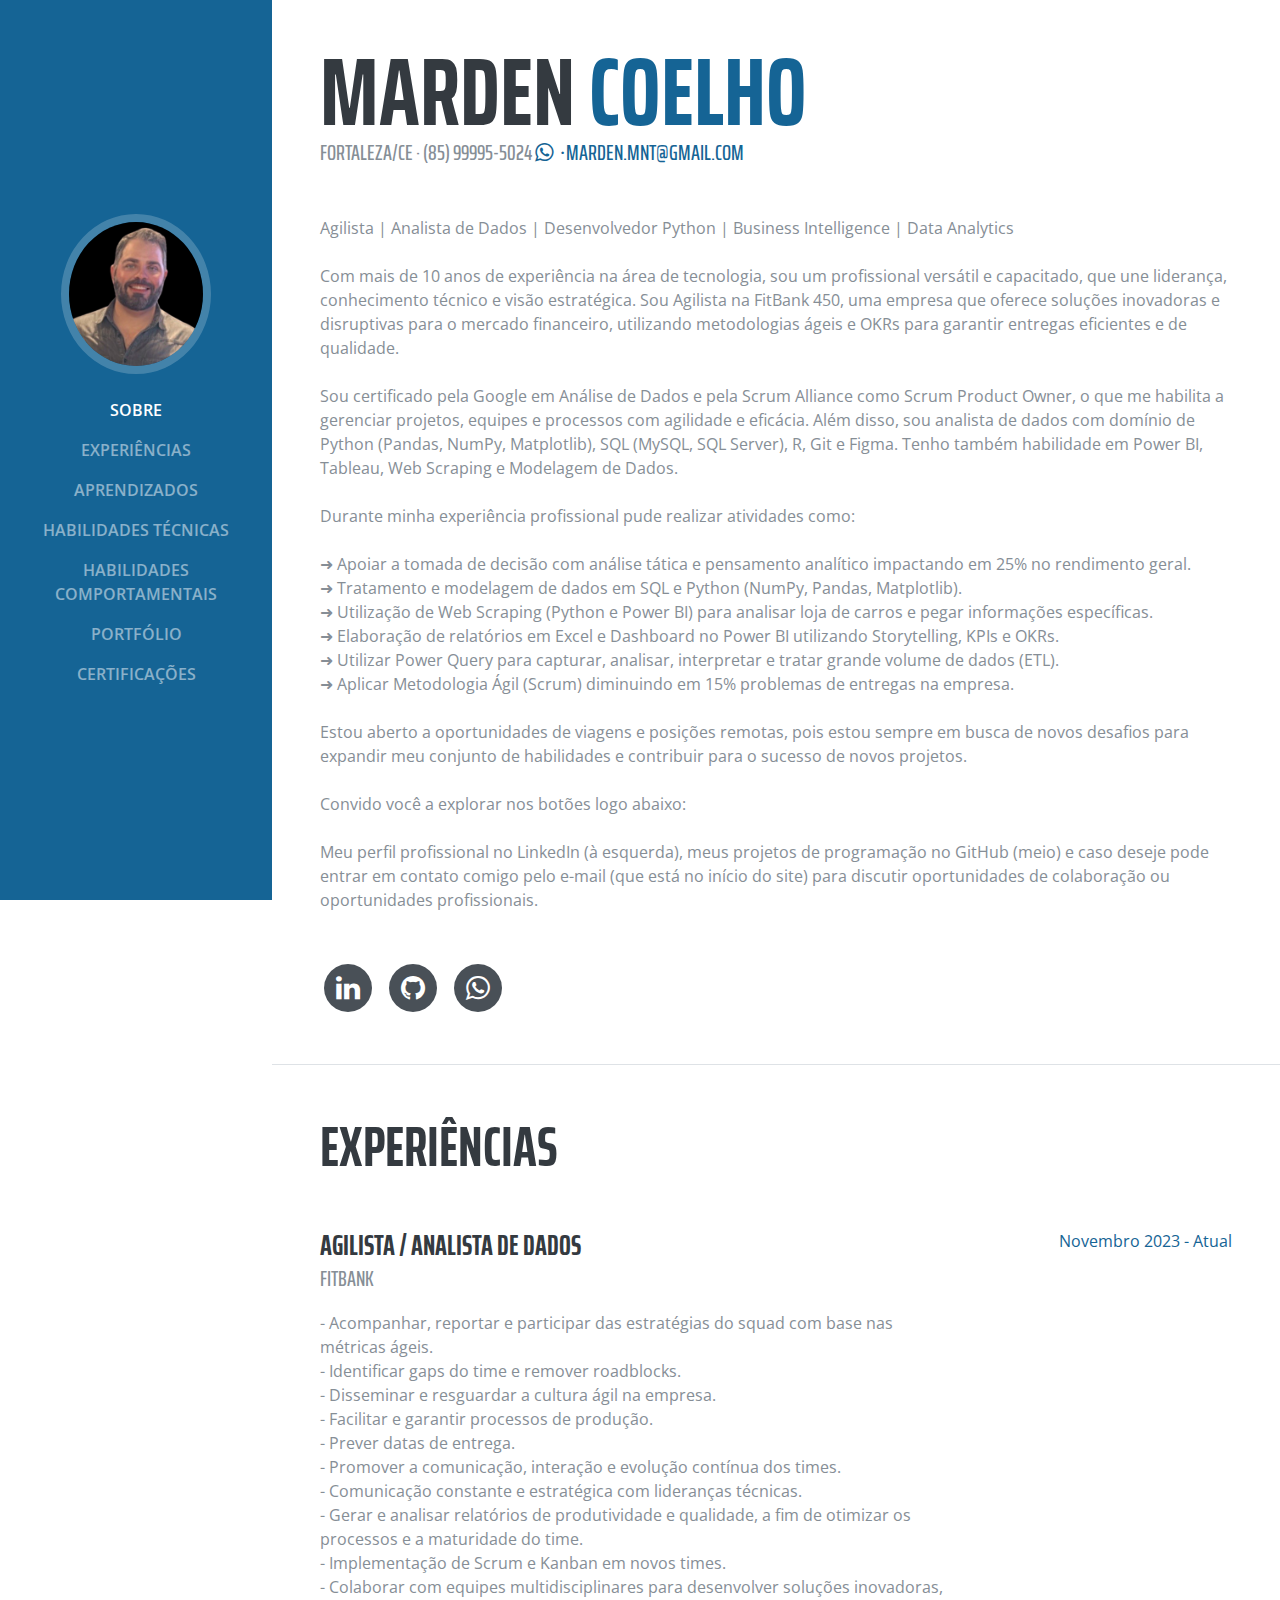
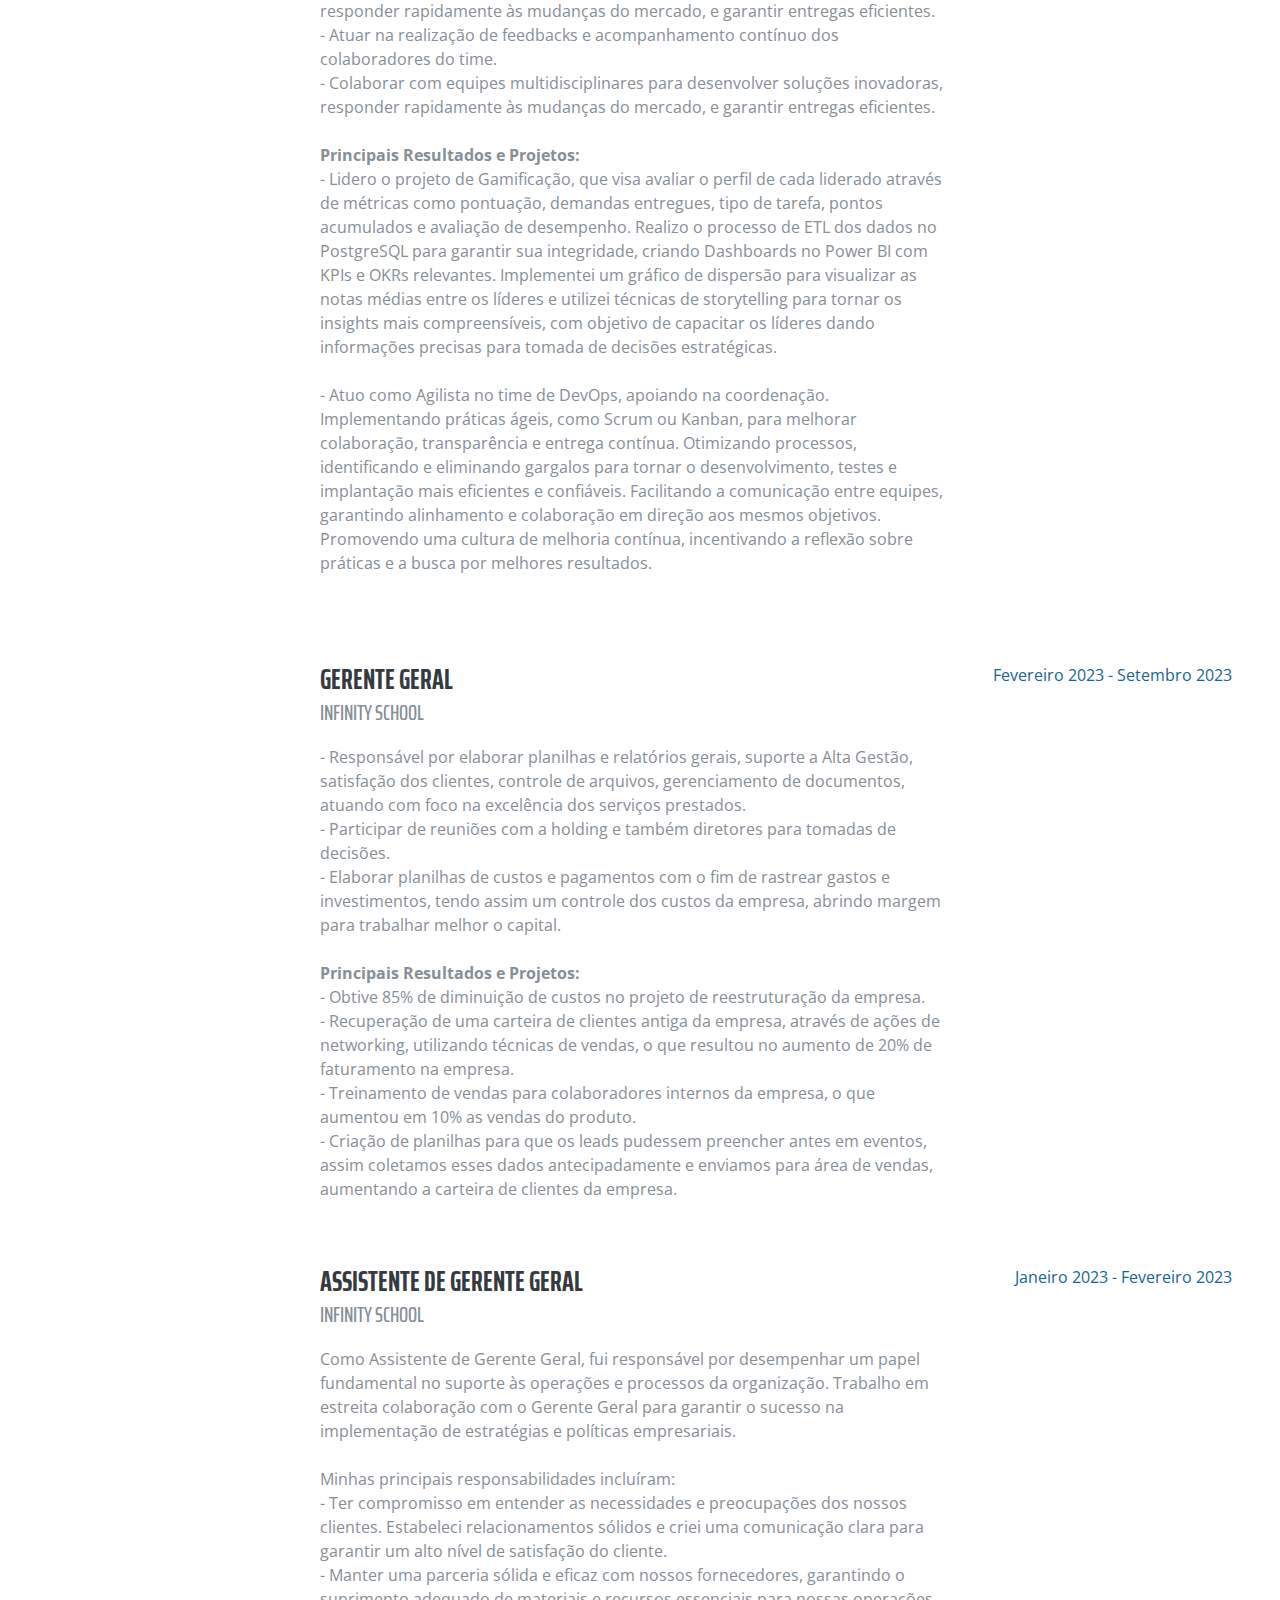
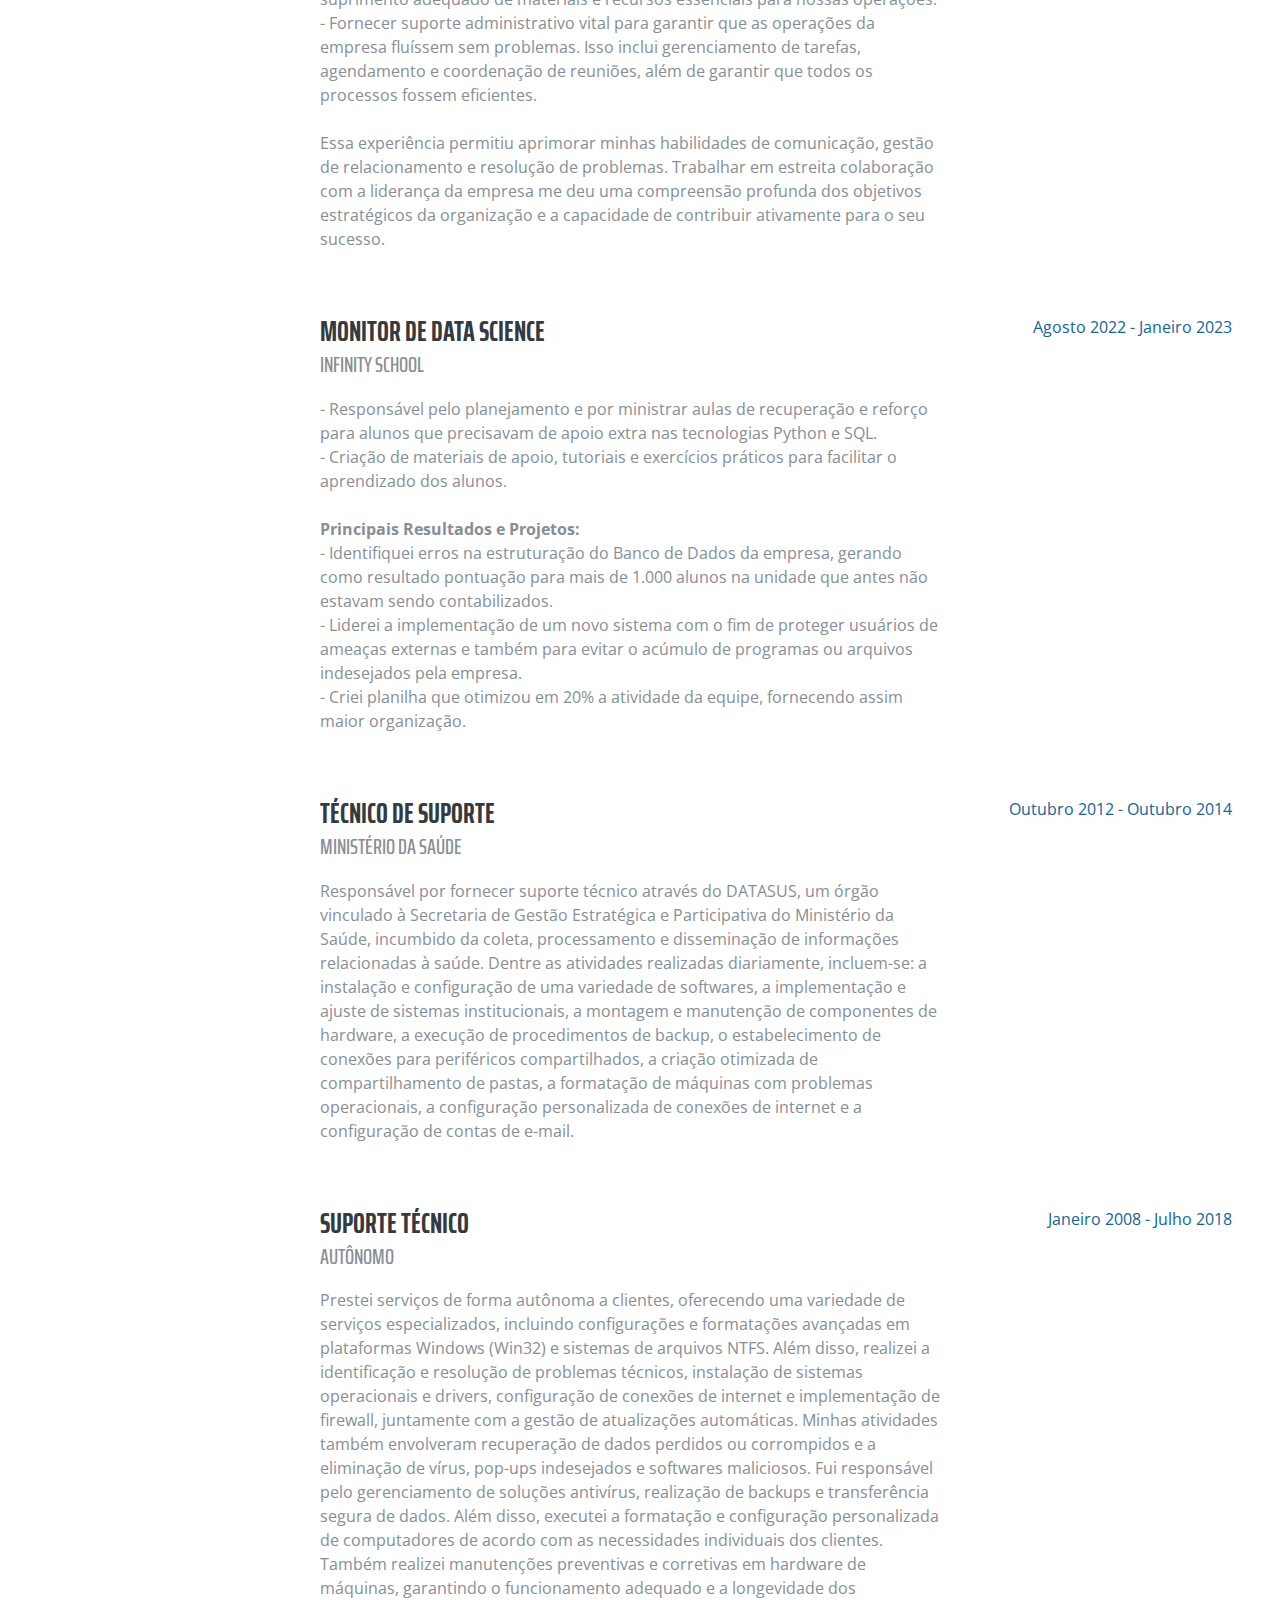
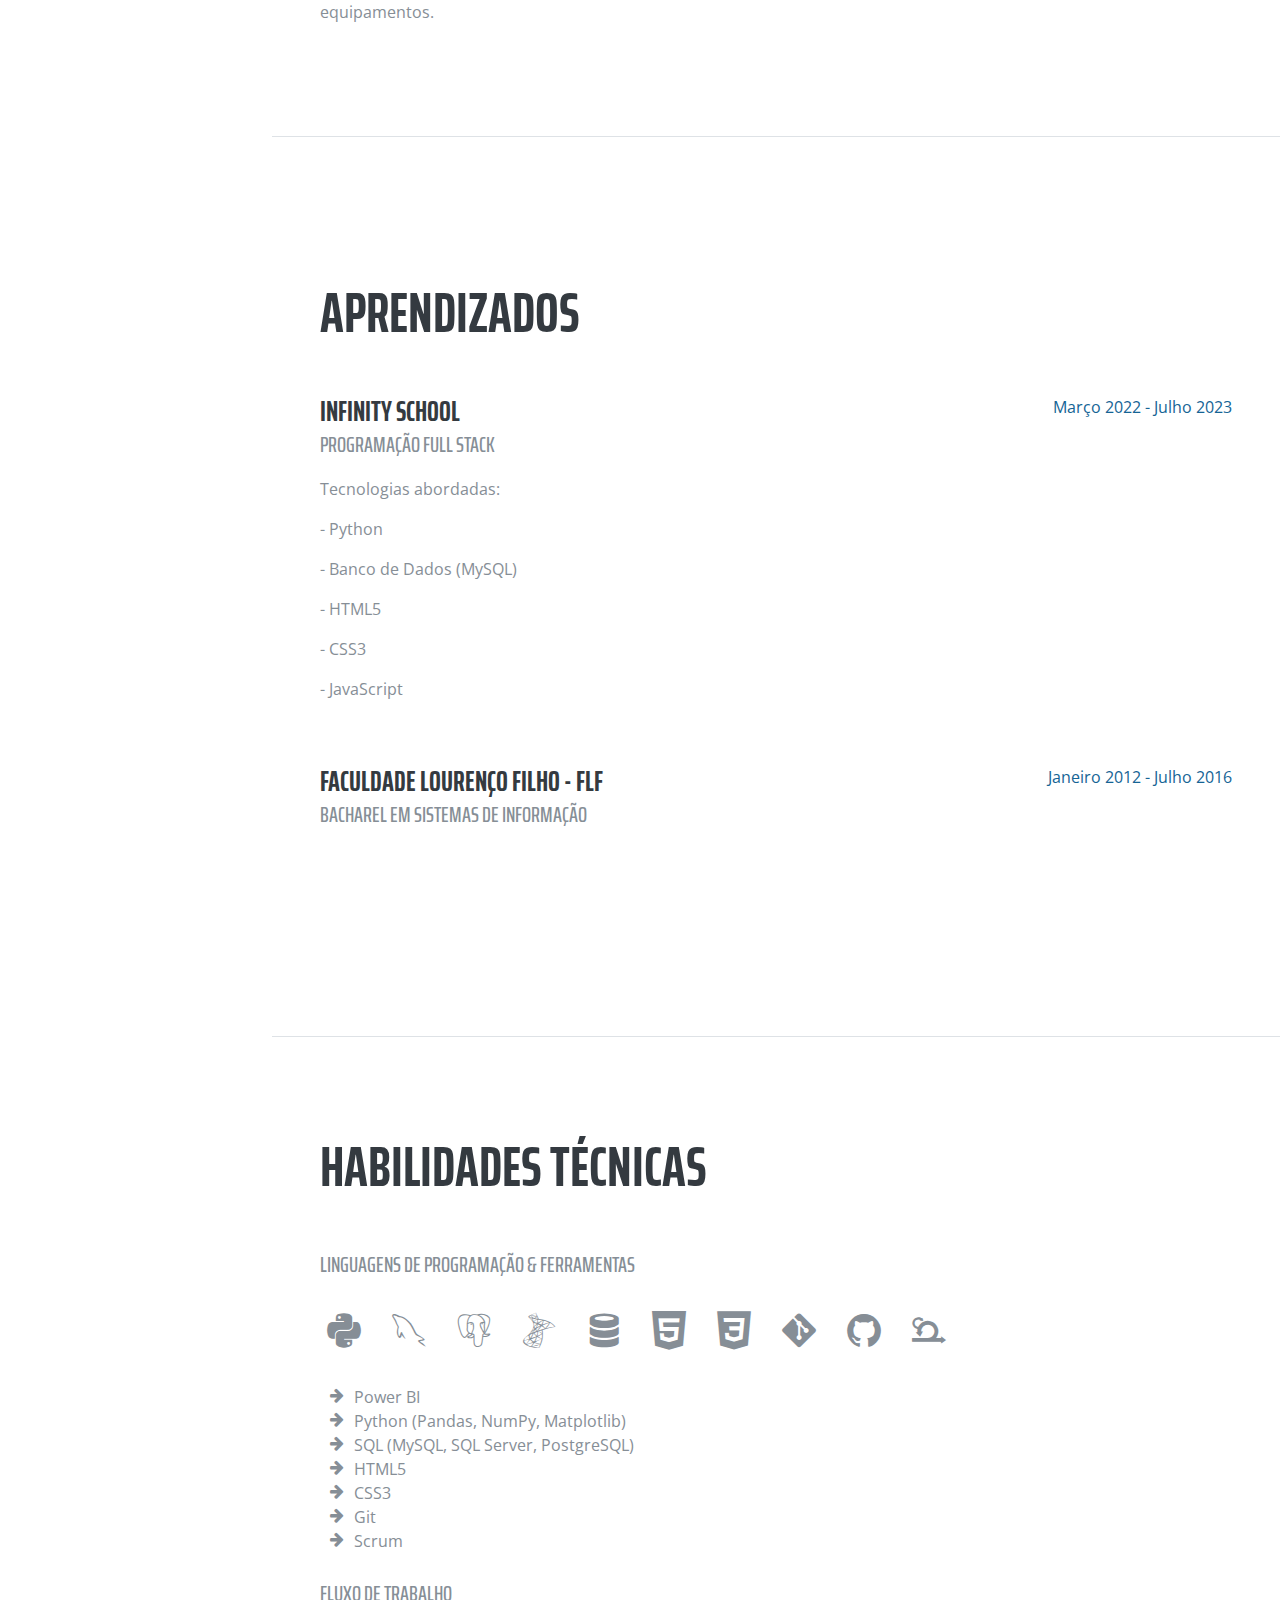
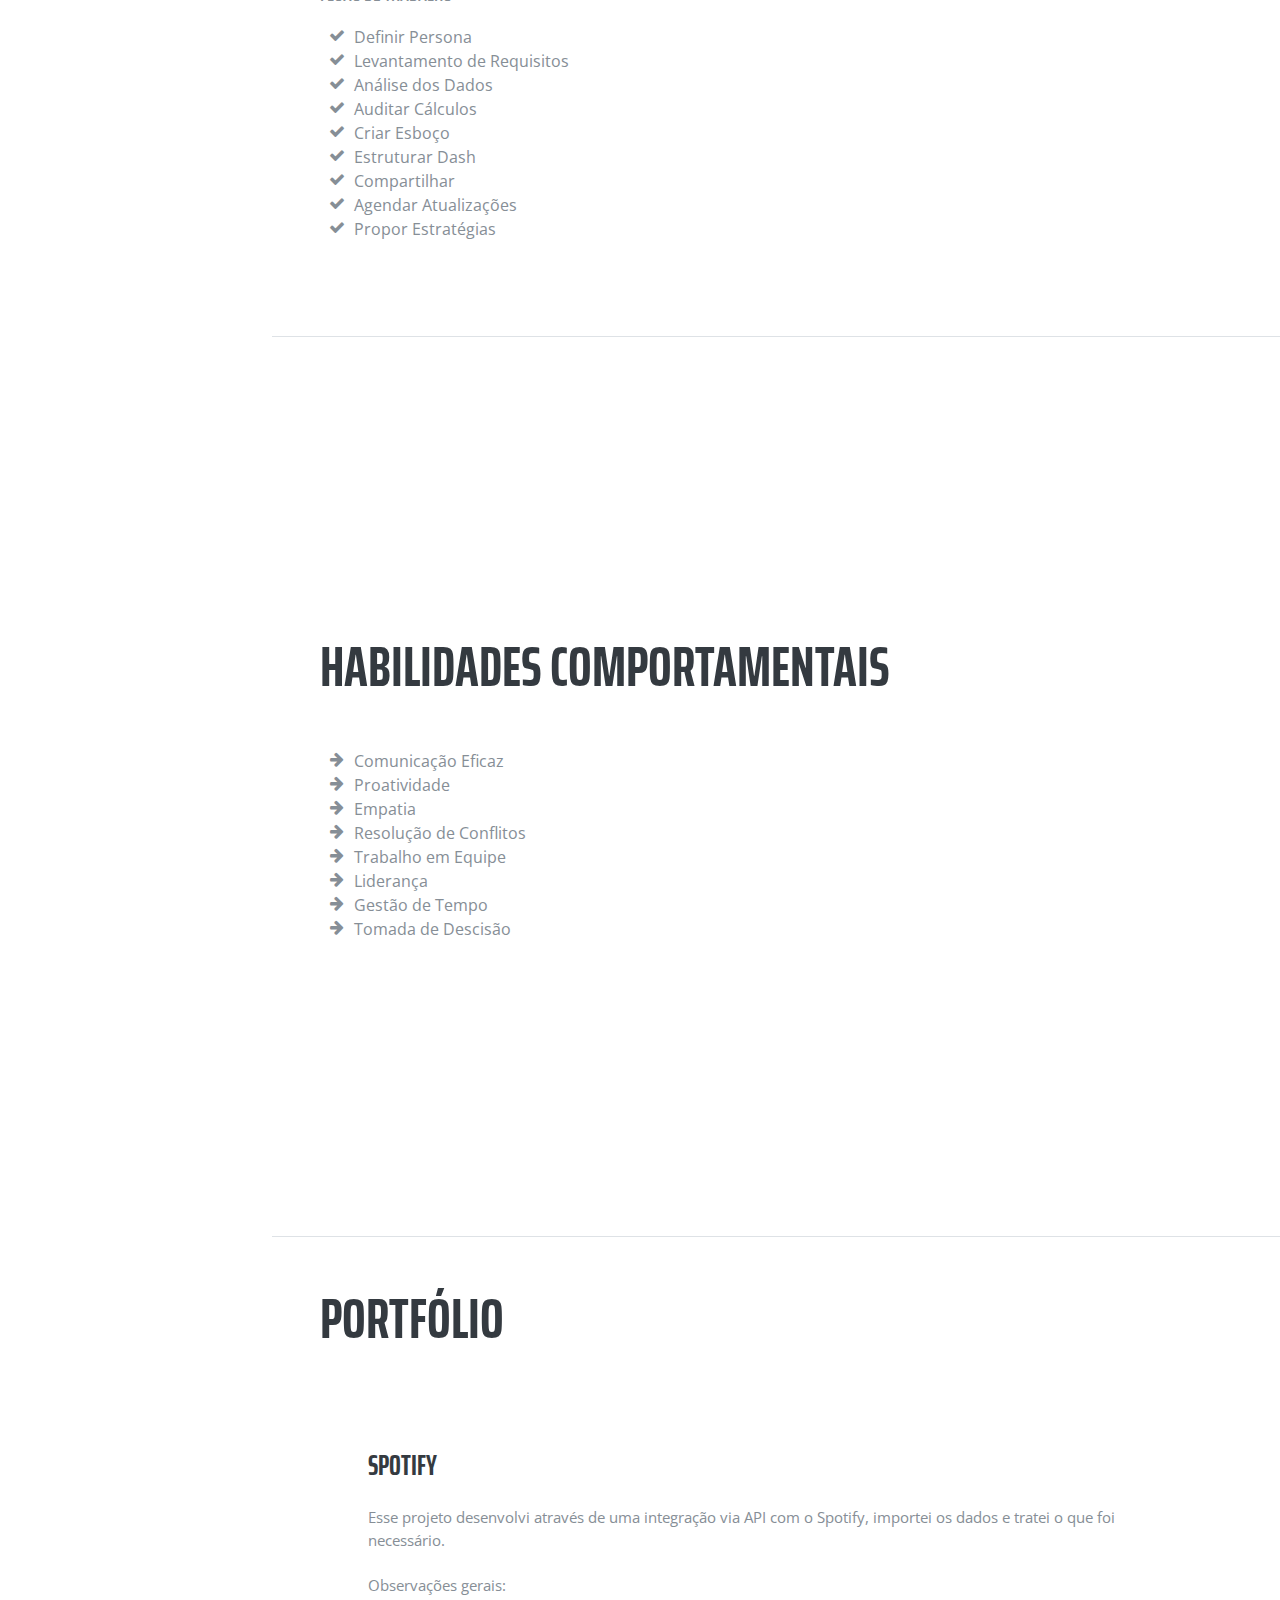
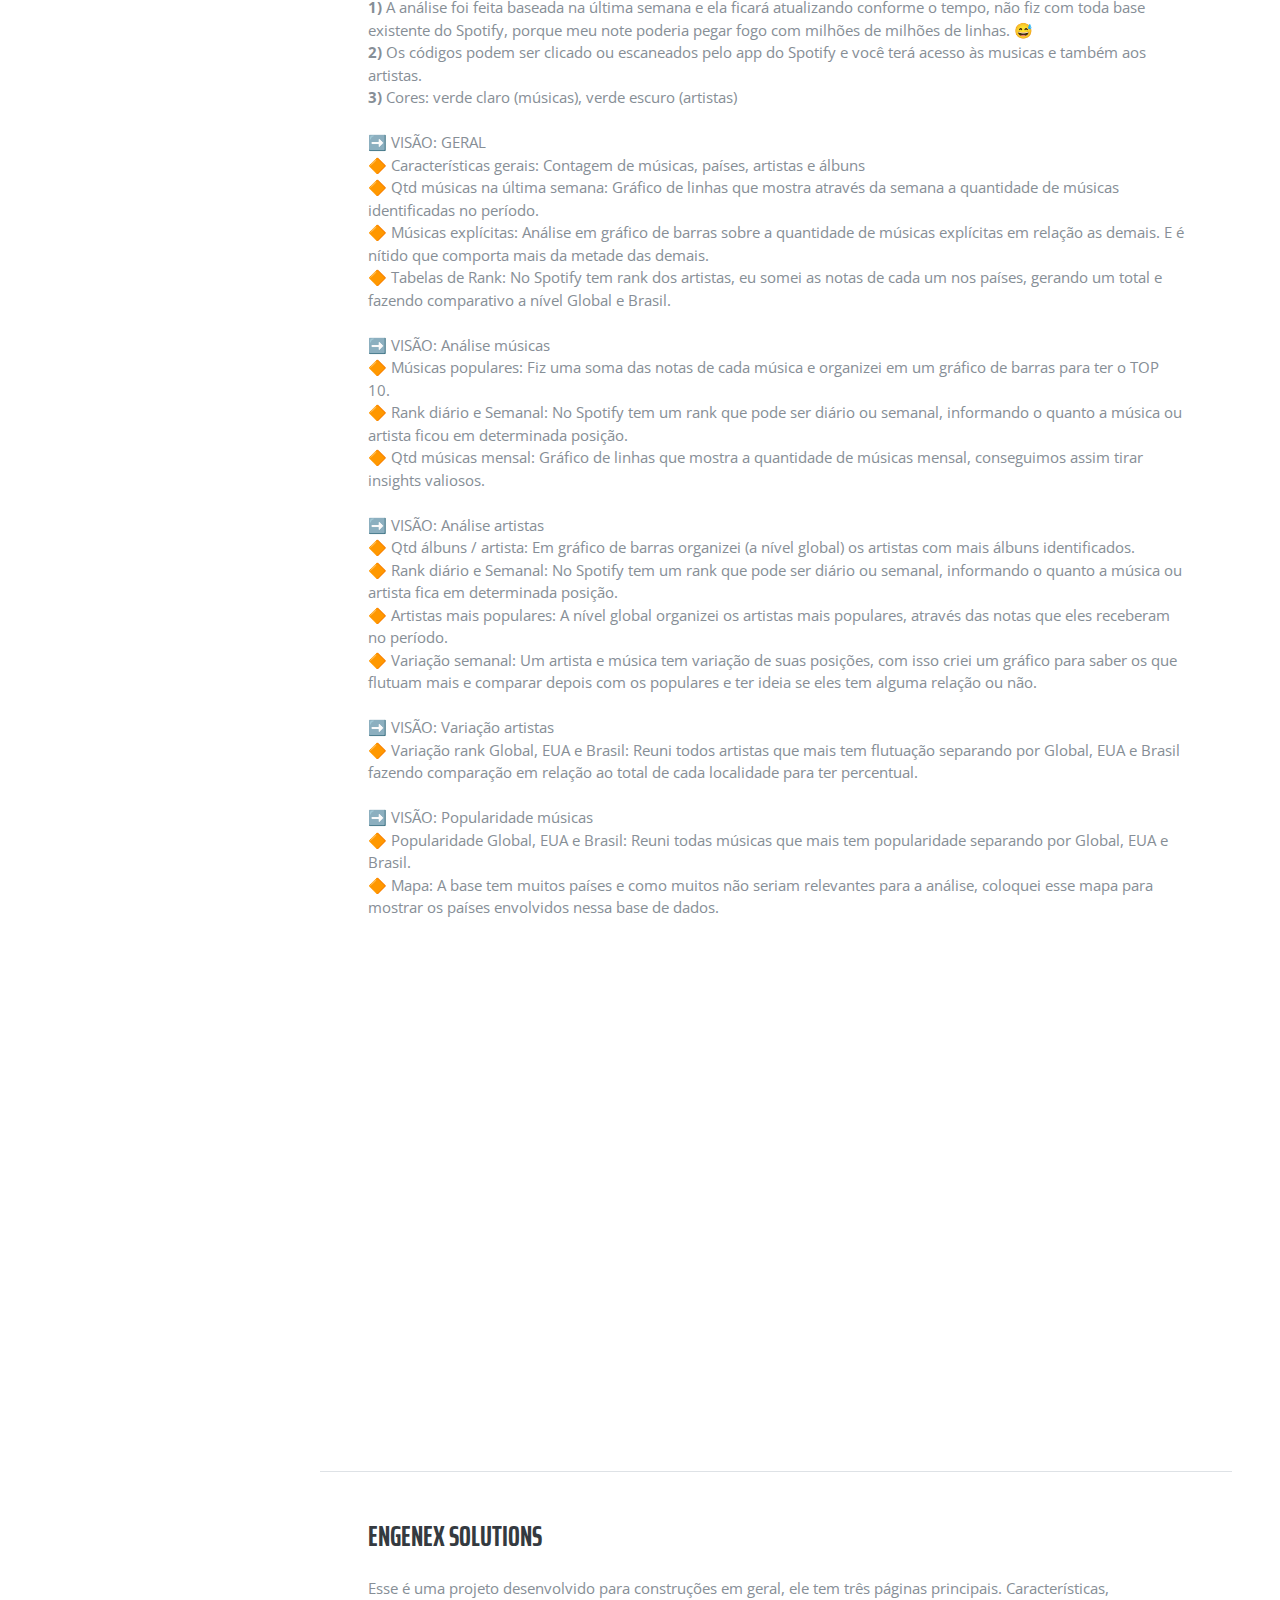
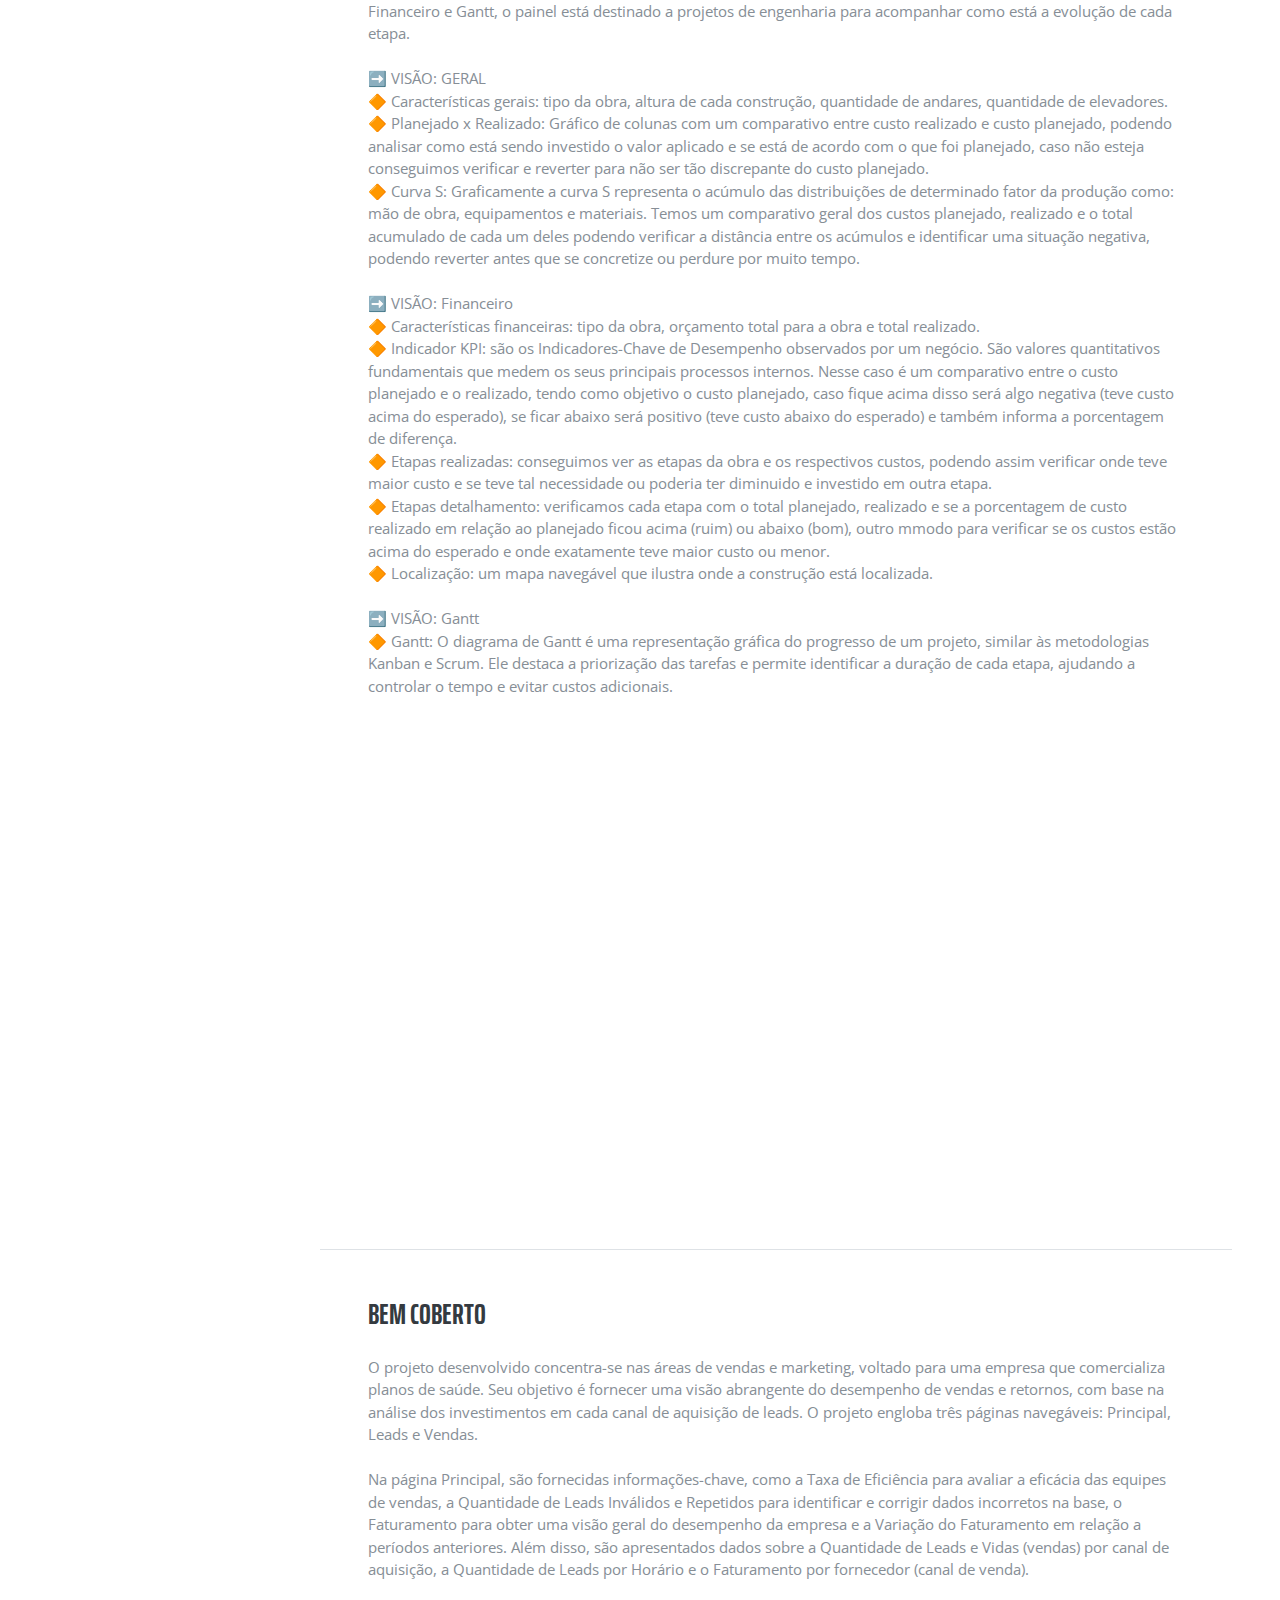
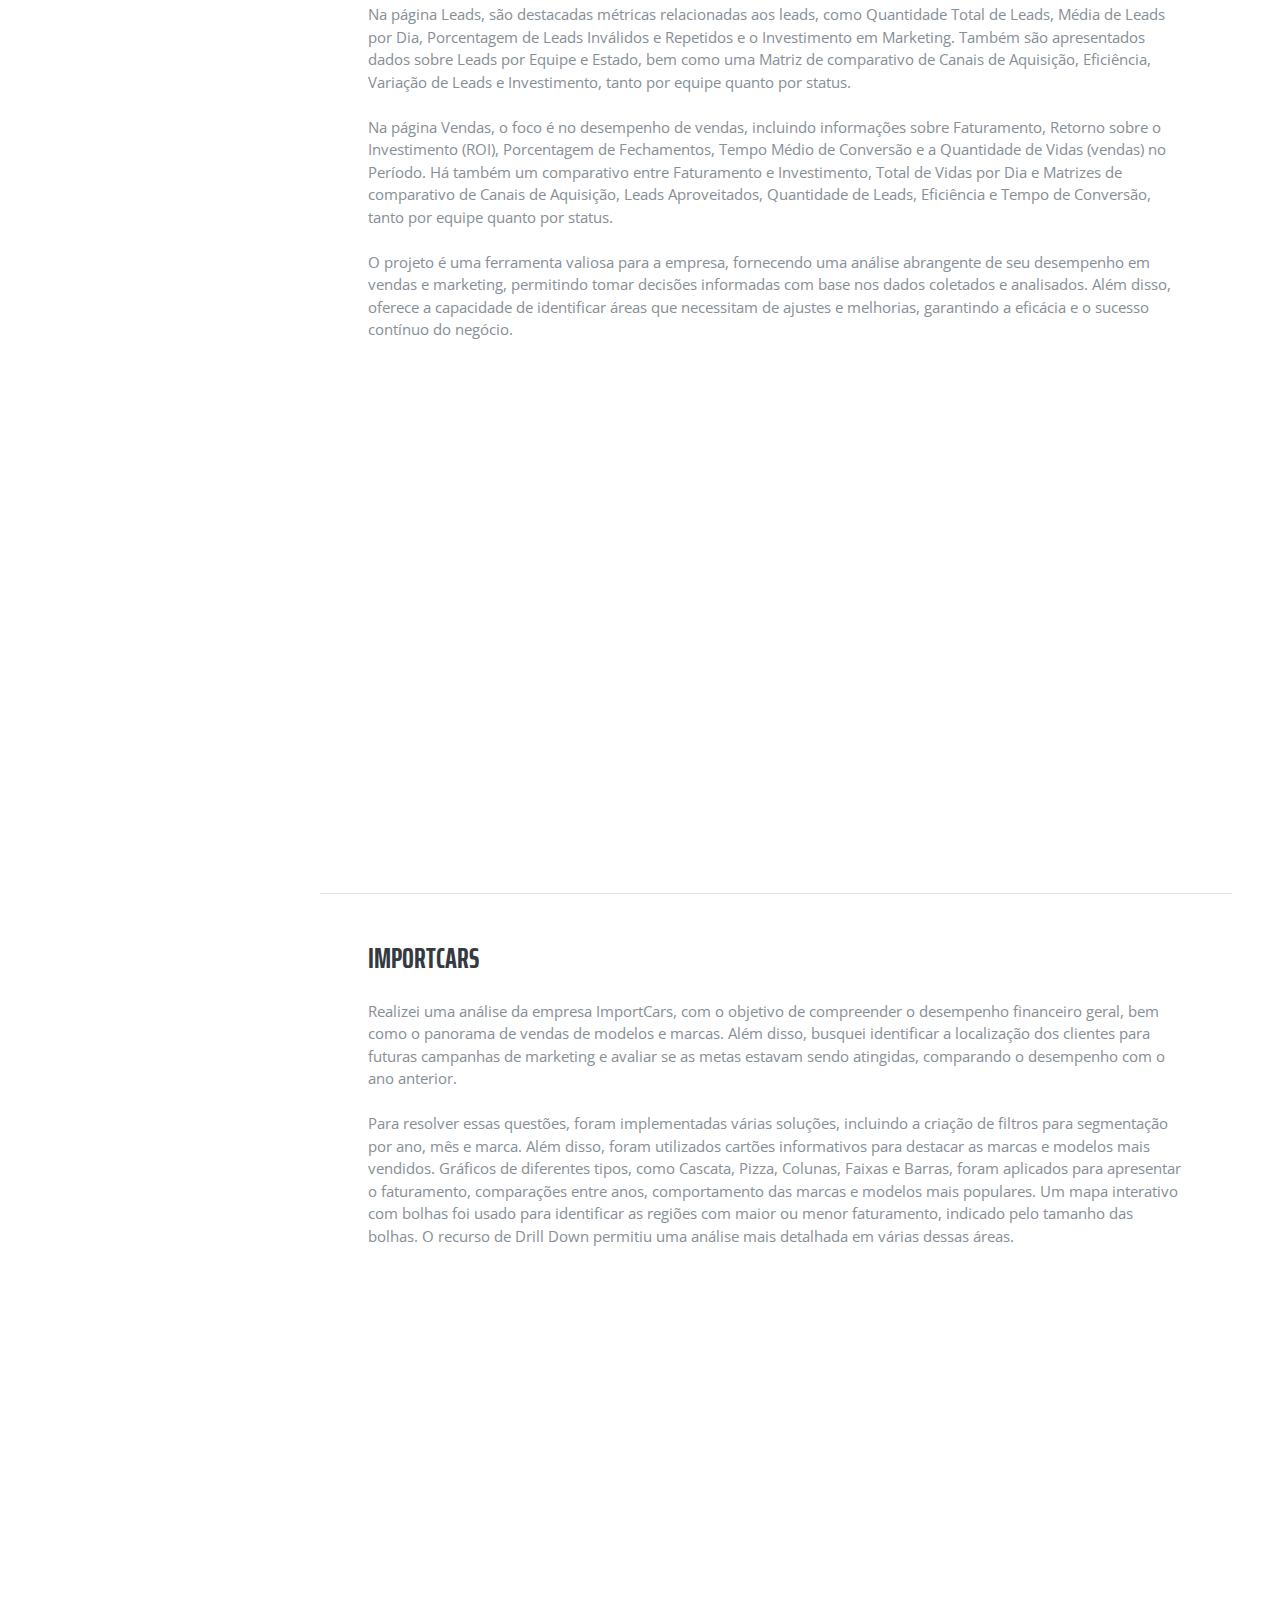
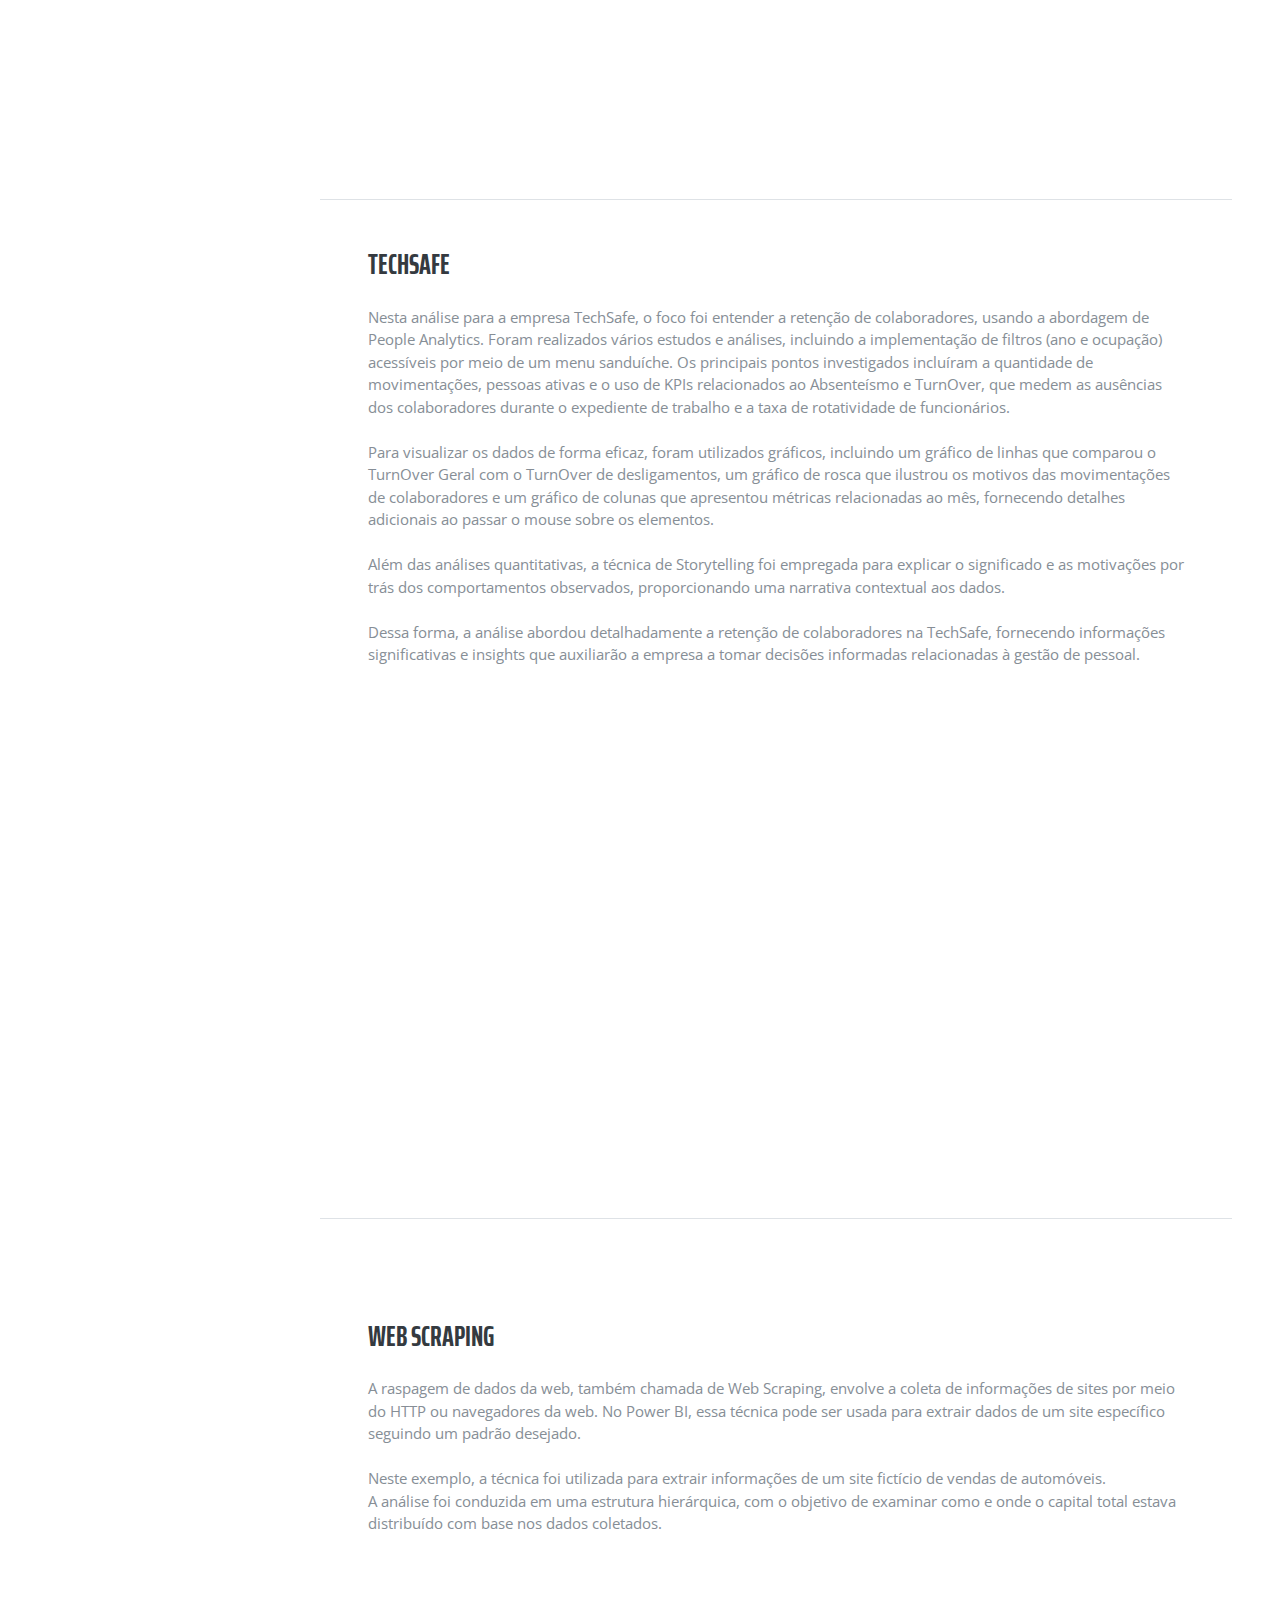
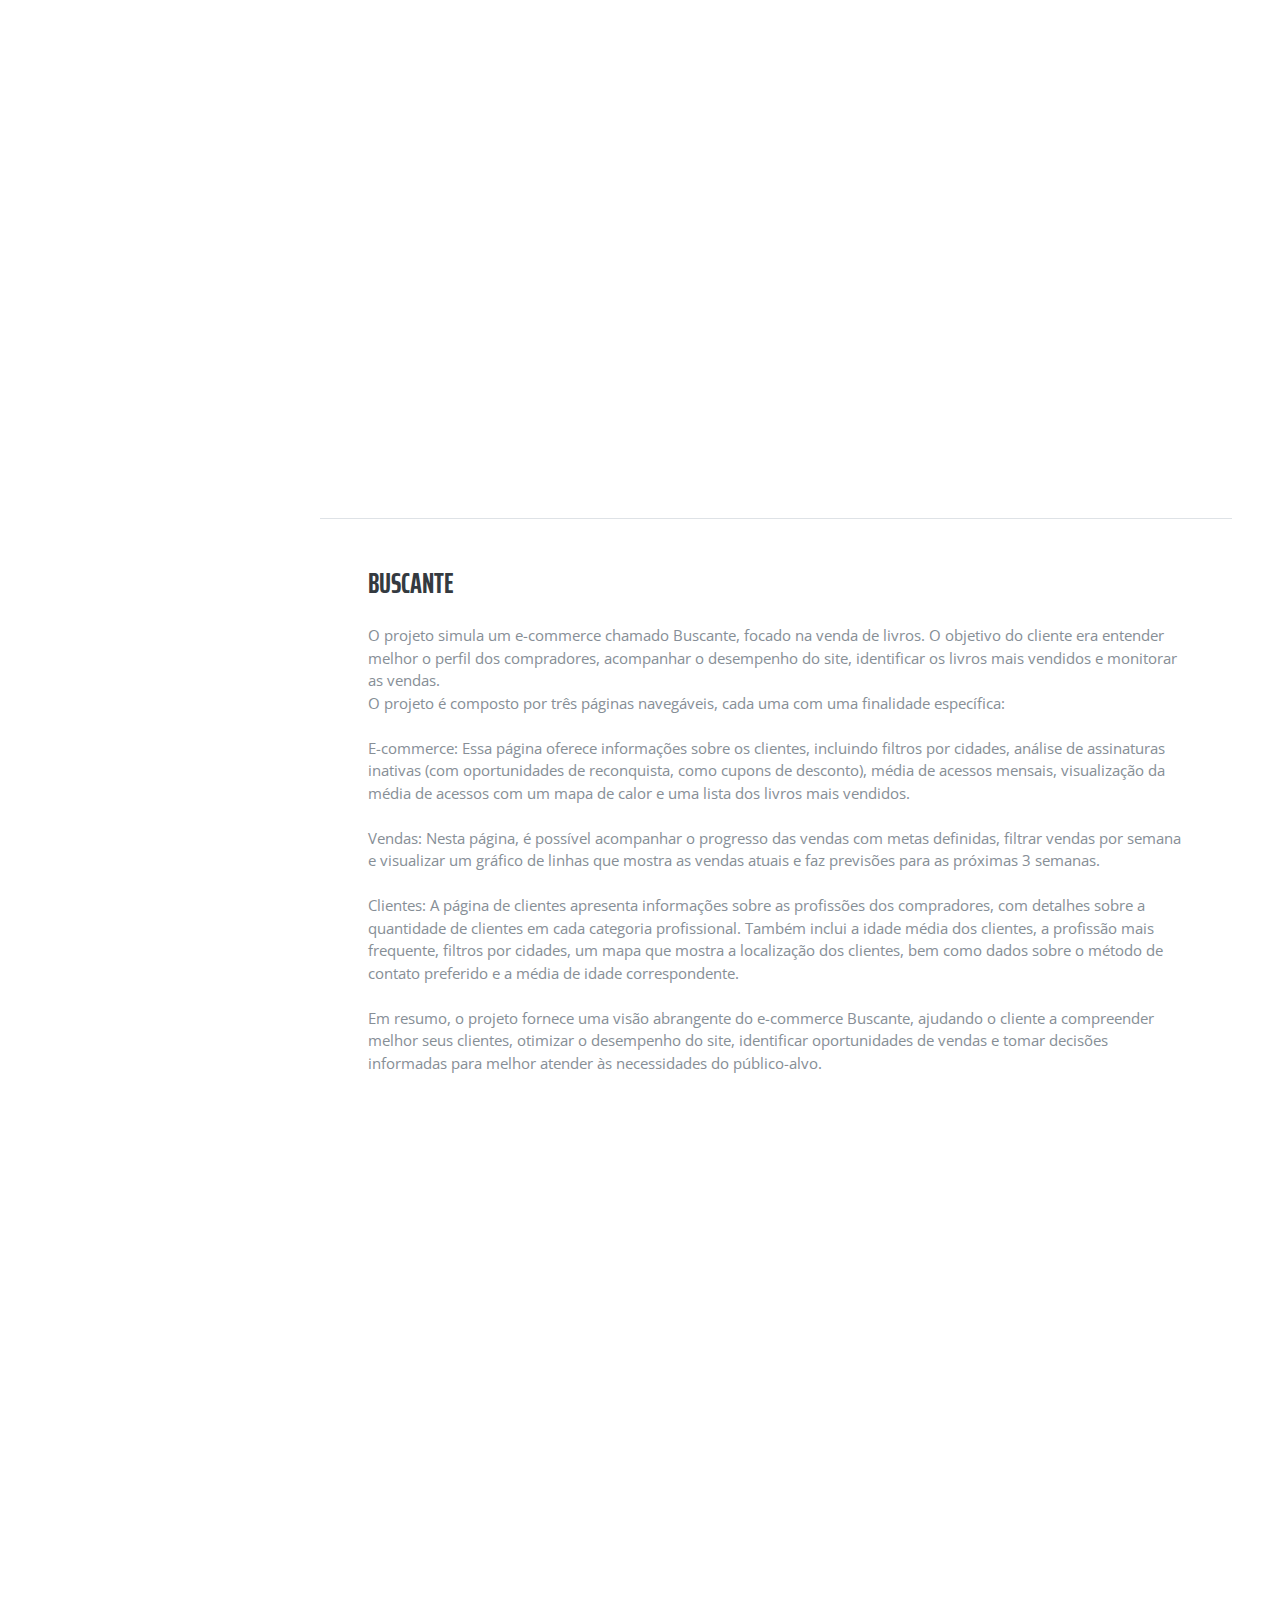
==== commit 9dfff0de: "atualização atividades fitbank" ====
--- a/index.html
+++ b/index.html
@@ -141,18 +141,25 @@
               <h3 class="mb-0">Agilista / Analista de Dados</h3>
               <div class="subheading mb-3">FitBank</div>
               <p>
-                - Atuar na manutenção e organização dos processos e cerimônias ágeis.<br>
+                - Acompanhar, reportar e participar das estratégias do squad com base nas métricas ágeis.<br>
+                - Identificar gaps do time e remover roadblocks.<br>
+                - Disseminar e resguardar a cultura ágil na empresa.<br>
+                - Facilitar e garantir processos de produção.<br>
+                - Prever datas de entrega.<br>
                 - Promover a comunicação, interação e evolução contínua dos times.<br>
-                - Auxiliar as equipes na definição e acompanhamento de métricas para avaliação.<br>
+                - Comunicação constante e estratégica com lideranças técnicas.<br>
+                - Gerar e analisar relatórios de produtividade e qualidade, a fim de otimizar os processos e a maturidade do time.<br>
+                - Implementação de Scrum e Kanban em novos times.<br>
+                - Colaborar com equipes multidisciplinares para desenvolver soluções inovadoras, responder rapidamente às mudanças do   mercado, e garantir entregas eficientes.<br>                
                 - Atuar na realização de feedbacks e acompanhamento contínuo dos colaboradores do time.<br>
-                - Fomentar treinamentos com base nos métodos estipulados pela empresa.<br>
-                - Apoiar a adesão dos processos no dia a dia das equipes.<br>
                 - Colaborar com equipes multidisciplinares para desenvolver soluções inovadoras, responder rapidamente às mudanças do mercado, e garantir entregas eficientes.
                 
+                <!-- ACRESCENTAR ATIVIDADES DE ANALISTA DE DADOS GAMIFICATION -->
+
                 <br><br>
                 <b>Principais Resultados e Projetos:</b><br>
                 
-                - Lidero o projeto de Gamificação, visando avaliar o perfil de cada liderado através de métricas como pontuação, demandas entregues, tipo de tarefa, pontos acumulados e avaliação de desempenho. Realizo o processo de ETL dos dados no PostgreSQL para garantir sua integridade, criando Dashboards no Power BI com KPIs e OKRs relevantes. Implementei um gráfico de dispersão para visualizar as notas médias entre os líderes e utilizei técnicas de storytelling para tornar os insights mais compreensíveis, com objetivo de capacitar os líderes dando informações precisas para tomada de decisões estratégicas.<br><br>
+                - Lidero o projeto de Gamificação, que visa avaliar o perfil de cada liderado através de métricas como pontuação, demandas entregues, tipo de tarefa, pontos acumulados e avaliação de desempenho. Realizo o processo de ETL dos dados no PostgreSQL para garantir sua integridade, criando Dashboards no Power BI com KPIs e OKRs relevantes. Implementei um gráfico de dispersão para visualizar as notas médias entre os líderes e utilizei técnicas de storytelling para tornar os insights mais compreensíveis, com objetivo de capacitar os líderes dando informações precisas para tomada de decisões estratégicas.<br><br>
 
                 - Atuo como Agilista no time de DevOps, apoiando na coordenação. Implementando práticas ágeis, como Scrum ou Kanban, para melhorar colaboração, transparência e entrega contínua. Otimizando processos, identificando e eliminando gargalos para tornar o desenvolvimento, testes e implantação mais eficientes e confiáveis. Facilitando a comunicação entre equipes, garantindo alinhamento e colaboração em direção aos mesmos objetivos. Promovendo uma cultura de melhoria contínua, incentivando a reflexão sobre práticas e a busca por melhores resultados.<br><br>
                 </p>
--- a/vendor/devicons/css/devicons.min.css
+++ b/vendor/devicons/css/devicons.min.css
@@ -0,0 +1,4 @@
+/*!
+ *  Devicons 1.8.0 made by Theodore Vorillas / http://vorillaz.com 
+ */
+@font-face{font-family:devicons;src:url(../fonts/devicons.eot?xqxft6);src:url(../fonts/devicons.eot?#iefixxqxft6) format("embedded-opentype"),url(../fonts/devicons.woff?xqxft6) format("woff"),url(../fonts/devicons.ttf?xqxft6) format("truetype"),url(../fonts/devicons.svg?xqxft6#devicons) format("svg");font-weight:400;font-style:normal}.devicons{font-family:devicons;speak:none;font-style:normal;font-weight:400;font-variant:normal;text-transform:none;line-height:1;-webkit-font-smoothing:antialiased;-moz-osx-font-smoothing:grayscale}.devicons-git:before{content:"\e602"}.devicons-git_compare:before{content:"\e628"}.devicons-git_branch:before{content:"\e625"}.devicons-git_commit:before{content:"\e629"}.devicons-git_pull_request:before{content:"\e626"}.devicons-git_merge:before{content:"\e627"}.devicons-bitbucket:before{content:"\e603"}.devicons-github_alt:before{content:"\e608"}.devicons-github_badge:before{content:"\e609"}.devicons-github:before{content:"\e60a"}.devicons-github_full:before{content:"\e617"}.devicons-java:before{content:"\e638"}.devicons-ruby:before{content:"\e639"}.devicons-scala:before{content:"\e637"}.devicons-python:before{content:"\e63c"}.devicons-go:before{content:"\e624"}.devicons-ruby_on_rails:before{content:"\e63b"}.devicons-django:before{content:"\e61d"}.devicons-markdown:before{content:"\e63e"}.devicons-php:before{content:"\e63d"}.devicons-mysql:before{content:"\e604"}.devicons-streamline:before{content:"\e605"}.devicons-database:before{content:"\e606"}.devicons-laravel:before{content:"\e63f"}.devicons-javascript:before{content:"\e64e"}.devicons-angular:before{content:"\e653"}.devicons-backbone:before{content:"\e652"}.devicons-coffeescript:before{content:"\e651"}.devicons-jquery:before{content:"\e650"}.devicons-modernizr:before{content:"\e620"}.devicons-jquery_ui:before{content:"\e654"}.devicons-ember:before{content:"\e61b"}.devicons-dojo:before{content:"\e61c"}.devicons-nodejs:before{content:"\e619"}.devicons-nodejs_small:before{content:"\e618"}.devicons-javascript_shield:before{content:"\e64f"}.devicons-bootstrap:before{content:"\e647"}.devicons-sass:before{content:"\e64b"}.devicons-css3_full:before{content:"\e64a"}.devicons-css3:before{content:"\e649"}.devicons-html5:before{content:"\e636"}.devicons-html5_multimedia:before{content:"\e632"}.devicons-html5_device_access:before{content:"\e633"}.devicons-html5_3d_effects:before{content:"\e635"}.devicons-html5_connectivity:before{content:"\e634"}.devicons-ghost_small:before{content:"\e614"}.devicons-ghost:before{content:"\e61f"}.devicons-magento:before{content:"\e640"}.devicons-joomla:before{content:"\e641"}.devicons-jekyll_small:before{content:"\e60d"}.devicons-drupal:before{content:"\e642"}.devicons-wordpress:before{content:"\e60b"}.devicons-grunt:before{content:"\e64c"}.devicons-bower:before{content:"\e64d"}.devicons-npm:before{content:"\e61e"}.devicons-yahoo_small:before{content:"\e62b"}.devicons-yahoo:before{content:"\e615"}.devicons-bing_small:before{content:"\e600"}.devicons-windows:before{content:"\e60f"}.devicons-linux:before{content:"\e612"}.devicons-ubuntu:before{content:"\e63a"}.devicons-android:before{content:"\e60e"}.devicons-apple:before{content:"\e611"}.devicons-appstore:before{content:"\e613"}.devicons-phonegap:before{content:"\e630"}.devicons-blackberry:before{content:"\e623"}.devicons-stackoverflow:before{content:"\e610"}.devicons-techcrunch:before{content:"\e62c"}.devicons-codrops:before{content:"\e62f"}.devicons-css_tricks:before{content:"\e601"}.devicons-smashing_magazine:before{content:"\e62d"}.devicons-netmagazine:before{content:"\e62e"}.devicons-codepen:before{content:"\e616"}.devicons-cssdeck:before{content:"\e62a"}.devicons-hackernews:before{content:"\e61a"}.devicons-dropbox:before{content:"\e607"}.devicons-google_drive:before{content:"\e631"}.devicons-visualstudio:before{content:"\e60c"}.devicons-unity_small:before{content:"\e621"}.devicons-raspberry_pi:before{content:"\e622"}.devicons-chrome:before{content:"\e643"}.devicons-ie:before{content:"\e644"}.devicons-firefox:before{content:"\e645"}.devicons-opera:before{content:"\e646"}.devicons-safari:before{content:"\e648"}.devicons-swift:before{content:"\e655"}.devicons-symfony:before{content:"\e656"}.devicons-symfony_badge:before{content:"\e657"}.devicons-less:before{content:"\e658"}.devicons-stylus:before{content:"\e659"}.devicons-trello:before{content:"\e65a"}.devicons-atlassian:before{content:"\e65b"}.devicons-jira:before{content:"\e65c"}.devicons-envato:before{content:"\e65d"}.devicons-snap_svg:before{content:"\e65e"}.devicons-raphael:before{content:"\e65f"}.devicons-google_analytics:before{content:"\e660"}.devicons-compass:before{content:"\e661"}.devicons-onedrive:before{content:"\e662"}.devicons-gulp:before{content:"\e663"}.devicons-atom:before{content:"\e664"}.devicons-cisco:before{content:"\e665"}.devicons-nancy:before{content:"\e666"}.devicons-clojure:before{content:"\e668"}.devicons-clojure_alt:before{content:"\e66a"}.devicons-perl:before{content:"\e669"}.devicons-celluloid:before{content:"\e66b"}.devicons-w3c:before{content:"\e66c"}.devicons-redis:before{content:"\e66d"}.devicons-postgresql:before{content:"\e66e"}.devicons-webplatform:before{content:"\e66f"}.devicons-jenkins:before{content:"\e667"}.devicons-requirejs:before{content:"\e670"}.devicons-opensource:before{content:"\e671"}.devicons-typo3:before{content:"\e672"}.devicons-uikit:before{content:"\e673"}.devicons-doctrine:before{content:"\e674"}.devicons-groovy:before{content:"\e675"}.devicons-nginx:before{content:"\e676"}.devicons-haskell:before{content:"\e677"}.devicons-zend:before{content:"\e678"}.devicons-gnu:before{content:"\e679"}.devicons-yeoman:before{content:"\e67a"}.devicons-heroku:before{content:"\e67b"}.devicons-debian:before{content:"\e67d"}.devicons-travis:before{content:"\e67e"}.devicons-dotnet:before{content:"\e67f"}.devicons-codeigniter:before{content:"\e680"}.devicons-javascript_badge:before{content:"\e681"}.devicons-yii:before{content:"\e682"}.devicons-msql_server:before{content:"\e67c"}.devicons-composer:before{content:"\e683"}.devicons-krakenjs_badge:before{content:"\e684"}.devicons-krakenjs:before{content:"\e685"}.devicons-mozilla:before{content:"\e686"}.devicons-firebase:before{content:"\e687"}.devicons-sizzlejs:before{content:"\e688"}.devicons-creativecommons:before{content:"\e689"}.devicons-creativecommons_badge:before{content:"\e68a"}.devicons-mitlicence:before{content:"\e68b"}.devicons-senchatouch:before{content:"\e68c"}.devicons-bugsense:before{content:"\e68d"}.devicons-extjs:before{content:"\e68e"}.devicons-mootools_badge:before{content:"\e68f"}.devicons-mootools:before{content:"\e690"}.devicons-ruby_rough:before{content:"\e691"}.devicons-komodo:before{content:"\e692"}.devicons-coda:before{content:"\e693"}.devicons-bintray:before{content:"\e694"}.devicons-terminal:before{content:"\e695"}.devicons-code:before{content:"\e696"}.devicons-responsive:before{content:"\e697"}.devicons-dart:before{content:"\e698"}.devicons-aptana:before{content:"\e699"}.devicons-mailchimp:before{content:"\e69a"}.devicons-netbeans:before{content:"\e69b"}.devicons-dreamweaver:before{content:"\e69c"}.devicons-brackets:before{content:"\e69d"}.devicons-eclipse:before{content:"\e69e"}.devicons-cloud9:before{content:"\e69f"}.devicons-scrum:before{content:"\e6a0"}.devicons-prolog:before{content:"\e6a1"}.devicons-terminal_badge:before{content:"\e6a2"}.devicons-code_badge:before{content:"\e6a3"}.devicons-mongodb:before{content:"\e6a4"}.devicons-meteor:before{content:"\e6a5"}.devicons-meteorfull:before{content:"\e6a6"}.devicons-fsharp:before{content:"\e6a7"}.devicons-rust:before{content:"\e6a8"}.devicons-ionic:before{content:"\e6a9"}.devicons-sublime:before{content:"\e6aa"}.devicons-appcelerator:before{content:"\e6ab"}.devicons-asterisk:before{content:"\e6ac"}.devicons-aws:before{content:"\e6ad"}.devicons-digital-ocean:before{content:"\e6ae"}.devicons-dlang:before{content:"\e6af"}.devicons-docker:before{content:"\e6b0"}.devicons-erlang:before{content:"\e6b1"}.devicons-google-cloud-platform:before{content:"\e6b2"}.devicons-grails:before{content:"\e6b3"}.devicons-illustrator:before{content:"\e6b4"}.devicons-intellij:before{content:"\e6b5"}.devicons-materializecss:before{content:"\e6b6"}.devicons-openshift:before{content:"\e6b7"}.devicons-photoshop:before{content:"\e6b8"}.devicons-rackspace:before{content:"\e6b9"}.devicons-react:before{content:"\e6ba"}.devicons-redhat:before{content:"\e6bb"}.devicons-scriptcs:before{content:"\e6bc"}.devicons-sqllite:before{content:"\e6c4"}.devicons-vim:before{content:"\e6c5"}--- a/vendor/simple-line-icons/css/simple-line-icons.css
+++ b/vendor/simple-line-icons/css/simple-line-icons.css
@@ -0,0 +1,778 @@
+@font-face {
+  font-family: 'simple-line-icons';
+  src: url('../fonts/Simple-Line-Icons.eot?v=2.4.0');
+  src: url('../fonts/Simple-Line-Icons.eot?v=2.4.0#iefix') format('embedded-opentype'), url('../fonts/Simple-Line-Icons.woff2?v=2.4.0') format('woff2'), url('../fonts/Simple-Line-Icons.ttf?v=2.4.0') format('truetype'), url('../fonts/Simple-Line-Icons.woff?v=2.4.0') format('woff'), url('../fonts/Simple-Line-Icons.svg?v=2.4.0#simple-line-icons') format('svg');
+  font-weight: normal;
+  font-style: normal;
+}
+/*
+ Use the following CSS code if you want to have a class per icon.
+ Instead of a list of all class selectors, you can use the generic [class*="icon-"] selector, but it's slower:
+*/
+.icon-user,
+.icon-people,
+.icon-user-female,
+.icon-user-follow,
+.icon-user-following,
+.icon-user-unfollow,
+.icon-login,
+.icon-logout,
+.icon-emotsmile,
+.icon-phone,
+.icon-call-end,
+.icon-call-in,
+.icon-call-out,
+.icon-map,
+.icon-location-pin,
+.icon-direction,
+.icon-directions,
+.icon-compass,
+.icon-layers,
+.icon-menu,
+.icon-list,
+.icon-options-vertical,
+.icon-options,
+.icon-arrow-down,
+.icon-arrow-left,
+.icon-arrow-right,
+.icon-arrow-up,
+.icon-arrow-up-circle,
+.icon-arrow-left-circle,
+.icon-arrow-right-circle,
+.icon-arrow-down-circle,
+.icon-check,
+.icon-clock,
+.icon-plus,
+.icon-minus,
+.icon-close,
+.icon-event,
+.icon-exclamation,
+.icon-organization,
+.icon-trophy,
+.icon-screen-smartphone,
+.icon-screen-desktop,
+.icon-plane,
+.icon-notebook,
+.icon-mustache,
+.icon-mouse,
+.icon-magnet,
+.icon-energy,
+.icon-disc,
+.icon-cursor,
+.icon-cursor-move,
+.icon-crop,
+.icon-chemistry,
+.icon-speedometer,
+.icon-shield,
+.icon-screen-tablet,
+.icon-magic-wand,
+.icon-hourglass,
+.icon-graduation,
+.icon-ghost,
+.icon-game-controller,
+.icon-fire,
+.icon-eyeglass,
+.icon-envelope-open,
+.icon-envelope-letter,
+.icon-bell,
+.icon-badge,
+.icon-anchor,
+.icon-wallet,
+.icon-vector,
+.icon-speech,
+.icon-puzzle,
+.icon-printer,
+.icon-present,
+.icon-playlist,
+.icon-pin,
+.icon-picture,
+.icon-handbag,
+.icon-globe-alt,
+.icon-globe,
+.icon-folder-alt,
+.icon-folder,
+.icon-film,
+.icon-feed,
+.icon-drop,
+.icon-drawer,
+.icon-docs,
+.icon-doc,
+.icon-diamond,
+.icon-cup,
+.icon-calculator,
+.icon-bubbles,
+.icon-briefcase,
+.icon-book-open,
+.icon-basket-loaded,
+.icon-basket,
+.icon-bag,
+.icon-action-undo,
+.icon-action-redo,
+.icon-wrench,
+.icon-umbrella,
+.icon-trash,
+.icon-tag,
+.icon-support,
+.icon-frame,
+.icon-size-fullscreen,
+.icon-size-actual,
+.icon-shuffle,
+.icon-share-alt,
+.icon-share,
+.icon-rocket,
+.icon-question,
+.icon-pie-chart,
+.icon-pencil,
+.icon-note,
+.icon-loop,
+.icon-home,
+.icon-grid,
+.icon-graph,
+.icon-microphone,
+.icon-music-tone-alt,
+.icon-music-tone,
+.icon-earphones-alt,
+.icon-earphones,
+.icon-equalizer,
+.icon-like,
+.icon-dislike,
+.icon-control-start,
+.icon-control-rewind,
+.icon-control-play,
+.icon-control-pause,
+.icon-control-forward,
+.icon-control-end,
+.icon-volume-1,
+.icon-volume-2,
+.icon-volume-off,
+.icon-calendar,
+.icon-bulb,
+.icon-chart,
+.icon-ban,
+.icon-bubble,
+.icon-camrecorder,
+.icon-camera,
+.icon-cloud-download,
+.icon-cloud-upload,
+.icon-envelope,
+.icon-eye,
+.icon-flag,
+.icon-heart,
+.icon-info,
+.icon-key,
+.icon-link,
+.icon-lock,
+.icon-lock-open,
+.icon-magnifier,
+.icon-magnifier-add,
+.icon-magnifier-remove,
+.icon-paper-clip,
+.icon-paper-plane,
+.icon-power,
+.icon-refresh,
+.icon-reload,
+.icon-settings,
+.icon-star,
+.icon-symbol-female,
+.icon-symbol-male,
+.icon-target,
+.icon-credit-card,
+.icon-paypal,
+.icon-social-tumblr,
+.icon-social-twitter,
+.icon-social-facebook,
+.icon-social-instagram,
+.icon-social-linkedin,
+.icon-social-pinterest,
+.icon-social-github,
+.icon-social-google,
+.icon-social-reddit,
+.icon-social-skype,
+.icon-social-dribbble,
+.icon-social-behance,
+.icon-social-foursqare,
+.icon-social-soundcloud,
+.icon-social-spotify,
+.icon-social-stumbleupon,
+.icon-social-youtube,
+.icon-social-dropbox,
+.icon-social-vkontakte,
+.icon-social-steam {
+  font-family: 'simple-line-icons';
+  speak: none;
+  font-style: normal;
+  font-weight: normal;
+  font-variant: normal;
+  text-transform: none;
+  line-height: 1;
+  /* Better Font Rendering =========== */
+  -webkit-font-smoothing: antialiased;
+  -moz-osx-font-smoothing: grayscale;
+}
+.icon-user:before {
+  content: "\e005";
+}
+.icon-people:before {
+  content: "\e001";
+}
+.icon-user-female:before {
+  content: "\e000";
+}
+.icon-user-follow:before {
+  content: "\e002";
+}
+.icon-user-following:before {
+  content: "\e003";
+}
+.icon-user-unfollow:before {
+  content: "\e004";
+}
+.icon-login:before {
+  content: "\e066";
+}
+.icon-logout:before {
+  content: "\e065";
+}
+.icon-emotsmile:before {
+  content: "\e021";
+}
+.icon-phone:before {
+  content: "\e600";
+}
+.icon-call-end:before {
+  content: "\e048";
+}
+.icon-call-in:before {
+  content: "\e047";
+}
+.icon-call-out:before {
+  content: "\e046";
+}
+.icon-map:before {
+  content: "\e033";
+}
+.icon-location-pin:before {
+  content: "\e096";
+}
+.icon-direction:before {
+  content: "\e042";
+}
+.icon-directions:before {
+  content: "\e041";
+}
+.icon-compass:before {
+  content: "\e045";
+}
+.icon-layers:before {
+  content: "\e034";
+}
+.icon-menu:before {
+  content: "\e601";
+}
+.icon-list:before {
+  content: "\e067";
+}
+.icon-options-vertical:before {
+  content: "\e602";
+}
+.icon-options:before {
+  content: "\e603";
+}
+.icon-arrow-down:before {
+  content: "\e604";
+}
+.icon-arrow-left:before {
+  content: "\e605";
+}
+.icon-arrow-right:before {
+  content: "\e606";
+}
+.icon-arrow-up:before {
+  content: "\e607";
+}
+.icon-arrow-up-circle:before {
+  content: "\e078";
+}
+.icon-arrow-left-circle:before {
+  content: "\e07a";
+}
+.icon-arrow-right-circle:before {
+  content: "\e079";
+}
+.icon-arrow-down-circle:before {
+  content: "\e07b";
+}
+.icon-check:before {
+  content: "\e080";
+}
+.icon-clock:before {
+  content: "\e081";
+}
+.icon-plus:before {
+  content: "\e095";
+}
+.icon-minus:before {
+  content: "\e615";
+}
+.icon-close:before {
+  content: "\e082";
+}
+.icon-event:before {
+  content: "\e619";
+}
+.icon-exclamation:before {
+  content: "\e617";
+}
+.icon-organization:before {
+  content: "\e616";
+}
+.icon-trophy:before {
+  content: "\e006";
+}
+.icon-screen-smartphone:before {
+  content: "\e010";
+}
+.icon-screen-desktop:before {
+  content: "\e011";
+}
+.icon-plane:before {
+  content: "\e012";
+}
+.icon-notebook:before {
+  content: "\e013";
+}
+.icon-mustache:before {
+  content: "\e014";
+}
+.icon-mouse:before {
+  content: "\e015";
+}
+.icon-magnet:before {
+  content: "\e016";
+}
+.icon-energy:before {
+  content: "\e020";
+}
+.icon-disc:before {
+  content: "\e022";
+}
+.icon-cursor:before {
+  content: "\e06e";
+}
+.icon-cursor-move:before {
+  content: "\e023";
+}
+.icon-crop:before {
+  content: "\e024";
+}
+.icon-chemistry:before {
+  content: "\e026";
+}
+.icon-speedometer:before {
+  content: "\e007";
+}
+.icon-shield:before {
+  content: "\e00e";
+}
+.icon-screen-tablet:before {
+  content: "\e00f";
+}
+.icon-magic-wand:before {
+  content: "\e017";
+}
+.icon-hourglass:before {
+  content: "\e018";
+}
+.icon-graduation:before {
+  content: "\e019";
+}
+.icon-ghost:before {
+  content: "\e01a";
+}
+.icon-game-controller:before {
+  content: "\e01b";
+}
+.icon-fire:before {
+  content: "\e01c";
+}
+.icon-eyeglass:before {
+  content: "\e01d";
+}
+.icon-envelope-open:before {
+  content: "\e01e";
+}
+.icon-envelope-letter:before {
+  content: "\e01f";
+}
+.icon-bell:before {
+  content: "\e027";
+}
+.icon-badge:before {
+  content: "\e028";
+}
+.icon-anchor:before {
+  content: "\e029";
+}
+.icon-wallet:before {
+  content: "\e02a";
+}
+.icon-vector:before {
+  content: "\e02b";
+}
+.icon-speech:before {
+  content: "\e02c";
+}
+.icon-puzzle:before {
+  content: "\e02d";
+}
+.icon-printer:before {
+  content: "\e02e";
+}
+.icon-present:before {
+  content: "\e02f";
+}
+.icon-playlist:before {
+  content: "\e030";
+}
+.icon-pin:before {
+  content: "\e031";
+}
+.icon-picture:before {
+  content: "\e032";
+}
+.icon-handbag:before {
+  content: "\e035";
+}
+.icon-globe-alt:before {
+  content: "\e036";
+}
+.icon-globe:before {
+  content: "\e037";
+}
+.icon-folder-alt:before {
+  content: "\e039";
+}
+.icon-folder:before {
+  content: "\e089";
+}
+.icon-film:before {
+  content: "\e03a";
+}
+.icon-feed:before {
+  content: "\e03b";
+}
+.icon-drop:before {
+  content: "\e03e";
+}
+.icon-drawer:before {
+  content: "\e03f";
+}
+.icon-docs:before {
+  content: "\e040";
+}
+.icon-doc:before {
+  content: "\e085";
+}
+.icon-diamond:before {
+  content: "\e043";
+}
+.icon-cup:before {
+  content: "\e044";
+}
+.icon-calculator:before {
+  content: "\e049";
+}
+.icon-bubbles:before {
+  content: "\e04a";
+}
+.icon-briefcase:before {
+  content: "\e04b";
+}
+.icon-book-open:before {
+  content: "\e04c";
+}
+.icon-basket-loaded:before {
+  content: "\e04d";
+}
+.icon-basket:before {
+  content: "\e04e";
+}
+.icon-bag:before {
+  content: "\e04f";
+}
+.icon-action-undo:before {
+  content: "\e050";
+}
+.icon-action-redo:before {
+  content: "\e051";
+}
+.icon-wrench:before {
+  content: "\e052";
+}
+.icon-umbrella:before {
+  content: "\e053";
+}
+.icon-trash:before {
+  content: "\e054";
+}
+.icon-tag:before {
+  content: "\e055";
+}
+.icon-support:before {
+  content: "\e056";
+}
+.icon-frame:before {
+  content: "\e038";
+}
+.icon-size-fullscreen:before {
+  content: "\e057";
+}
+.icon-size-actual:before {
+  content: "\e058";
+}
+.icon-shuffle:before {
+  content: "\e059";
+}
+.icon-share-alt:before {
+  content: "\e05a";
+}
+.icon-share:before {
+  content: "\e05b";
+}
+.icon-rocket:before {
+  content: "\e05c";
+}
+.icon-question:before {
+  content: "\e05d";
+}
+.icon-pie-chart:before {
+  content: "\e05e";
+}
+.icon-pencil:before {
+  content: "\e05f";
+}
+.icon-note:before {
+  content: "\e060";
+}
+.icon-loop:before {
+  content: "\e064";
+}
+.icon-home:before {
+  content: "\e069";
+}
+.icon-grid:before {
+  content: "\e06a";
+}
+.icon-graph:before {
+  content: "\e06b";
+}
+.icon-microphone:before {
+  content: "\e063";
+}
+.icon-music-tone-alt:before {
+  content: "\e061";
+}
+.icon-music-tone:before {
+  content: "\e062";
+}
+.icon-earphones-alt:before {
+  content: "\e03c";
+}
+.icon-earphones:before {
+  content: "\e03d";
+}
+.icon-equalizer:before {
+  content: "\e06c";
+}
+.icon-like:before {
+  content: "\e068";
+}
+.icon-dislike:before {
+  content: "\e06d";
+}
+.icon-control-start:before {
+  content: "\e06f";
+}
+.icon-control-rewind:before {
+  content: "\e070";
+}
+.icon-control-play:before {
+  content: "\e071";
+}
+.icon-control-pause:before {
+  content: "\e072";
+}
+.icon-control-forward:before {
+  content: "\e073";
+}
+.icon-control-end:before {
+  content: "\e074";
+}
+.icon-volume-1:before {
+  content: "\e09f";
+}
+.icon-volume-2:before {
+  content: "\e0a0";
+}
+.icon-volume-off:before {
+  content: "\e0a1";
+}
+.icon-calendar:before {
+  content: "\e075";
+}
+.icon-bulb:before {
+  content: "\e076";
+}
+.icon-chart:before {
+  content: "\e077";
+}
+.icon-ban:before {
+  content: "\e07c";
+}
+.icon-bubble:before {
+  content: "\e07d";
+}
+.icon-camrecorder:before {
+  content: "\e07e";
+}
+.icon-camera:before {
+  content: "\e07f";
+}
+.icon-cloud-download:before {
+  content: "\e083";
+}
+.icon-cloud-upload:before {
+  content: "\e084";
+}
+.icon-envelope:before {
+  content: "\e086";
+}
+.icon-eye:before {
+  content: "\e087";
+}
+.icon-flag:before {
+  content: "\e088";
+}
+.icon-heart:before {
+  content: "\e08a";
+}
+.icon-info:before {
+  content: "\e08b";
+}
+.icon-key:before {
+  content: "\e08c";
+}
+.icon-link:before {
+  content: "\e08d";
+}
+.icon-lock:before {
+  content: "\e08e";
+}
+.icon-lock-open:before {
+  content: "\e08f";
+}
+.icon-magnifier:before {
+  content: "\e090";
+}
+.icon-magnifier-add:before {
+  content: "\e091";
+}
+.icon-magnifier-remove:before {
+  content: "\e092";
+}
+.icon-paper-clip:before {
+  content: "\e093";
+}
+.icon-paper-plane:before {
+  content: "\e094";
+}
+.icon-power:before {
+  content: "\e097";
+}
+.icon-refresh:before {
+  content: "\e098";
+}
+.icon-reload:before {
+  content: "\e099";
+}
+.icon-settings:before {
+  content: "\e09a";
+}
+.icon-star:before {
+  content: "\e09b";
+}
+.icon-symbol-female:before {
+  content: "\e09c";
+}
+.icon-symbol-male:before {
+  content: "\e09d";
+}
+.icon-target:before {
+  content: "\e09e";
+}
+.icon-credit-card:before {
+  content: "\e025";
+}
+.icon-paypal:before {
+  content: "\e608";
+}
+.icon-social-tumblr:before {
+  content: "\e00a";
+}
+.icon-social-twitter:before {
+  content: "\e009";
+}
+.icon-social-facebook:before {
+  content: "\e00b";
+}
+.icon-social-instagram:before {
+  content: "\e609";
+}
+.icon-social-linkedin:before {
+  content: "\e60a";
+}
+.icon-social-pinterest:before {
+  content: "\e60b";
+}
+.icon-social-github:before {
+  content: "\e60c";
+}
+.icon-social-google:before {
+  content: "\e60d";
+}
+.icon-social-reddit:before {
+  content: "\e60e";
+}
+.icon-social-skype:before {
+  content: "\e60f";
+}
+.icon-social-dribbble:before {
+  content: "\e00d";
+}
+.icon-social-behance:before {
+  content: "\e610";
+}
+.icon-social-foursqare:before {
+  content: "\e611";
+}
+.icon-social-soundcloud:before {
+  content: "\e612";
+}
+.icon-social-spotify:before {
+  content: "\e613";
+}
+.icon-social-stumbleupon:before {
+  content: "\e614";
+}
+.icon-social-youtube:before {
+  content: "\e008";
+}
+.icon-social-dropbox:before {
+  content: "\e00c";
+}
+.icon-social-vkontakte:before {
+  content: "\e618";
+}
+.icon-social-steam:before {
+  content: "\e620";
+}
--- a/css/resume.min.css
+++ b/css/resume.min.css
@@ -0,0 +1,5 @@
+/*!
+ * Start Bootstrap - Resume v4.0.0-beta.2 (https://startbootstrap.com/template-overviews/resume)
+ * Copyright 2013-2017 Start Bootstrap
+ * Licensed under MIT (https://github.com/BlackrockDigital/startbootstrap-resume/blob/master/LICENSE)
+ */body{font-family:'Open Sans',serif;padding-top:54px;color:#868e96}@media (min-width:992px){body{padding-top:0;padding-left:17rem}}h1,h2,h3,h4,h5,h6{font-family:'Saira Extra Condensed',serif;font-weight:700;text-transform:uppercase;color:#343a40}h1{font-size:6rem;line-height:5.5rem}h2{font-size:3.5rem}.subheading{text-transform:uppercase;font-weight:500;font-family:'Saira Extra Condensed',serif;font-size:1.35rem}.list-social-icons a{color:#495057}.list-social-icons a:hover{color:#156495}.list-social-icons a .fa-lg{font-size:1.75rem}.list-icons{font-size:3rem}.list-icons .list-inline-item i:hover{color:#eef2f4}#sideNav .navbar-nav .nav-item .nav-link{font-weight:600;text-transform:uppercase}@media (min-width:992px){#sideNav{text-align:center;position:fixed;top:0;left:0;display:flex;flex-direction:column;width:17rem;height:100vh}#sideNav .navbar-brand{display:flex;margin:auto auto 0;padding:.5rem}#sideNav .navbar-brand .img-profile{max-width:10rem;max-height:10rem;border:.5rem solid rgba(255, 255, 255, 0.2)}#sideNav .navbar-collapse{display:flex;align-items:flex-start;flex-grow:0;width:100%;margin-bottom:auto}#sideNav .navbar-collapse .navbar-nav{flex-direction:column;width:100%}#sideNav .navbar-collapse .navbar-nav .nav-item{display:block}#sideNav .navbar-collapse .navbar-nav .nav-item .nav-link{display:block}}section.resume-section{border-bottom:1px solid #dee2e6;padding-top:5rem!important;padding-bottom:5rem!important}section.resume-section .resume-item .resume-date{min-width:none}@media (min-width:768px){section.resume-section{min-height:100vh}section.resume-section .resume-item .resume-date{min-width:18rem}}@media (min-width:992px){section.resume-section{padding-top:3rem!important;padding-bottom:3rem!important}}.bg-primary{background-color:#156495!important}.text-primary{color:#156495!important}a{color:#156495}a:active,a:focus,a:hover{color:#164c6e}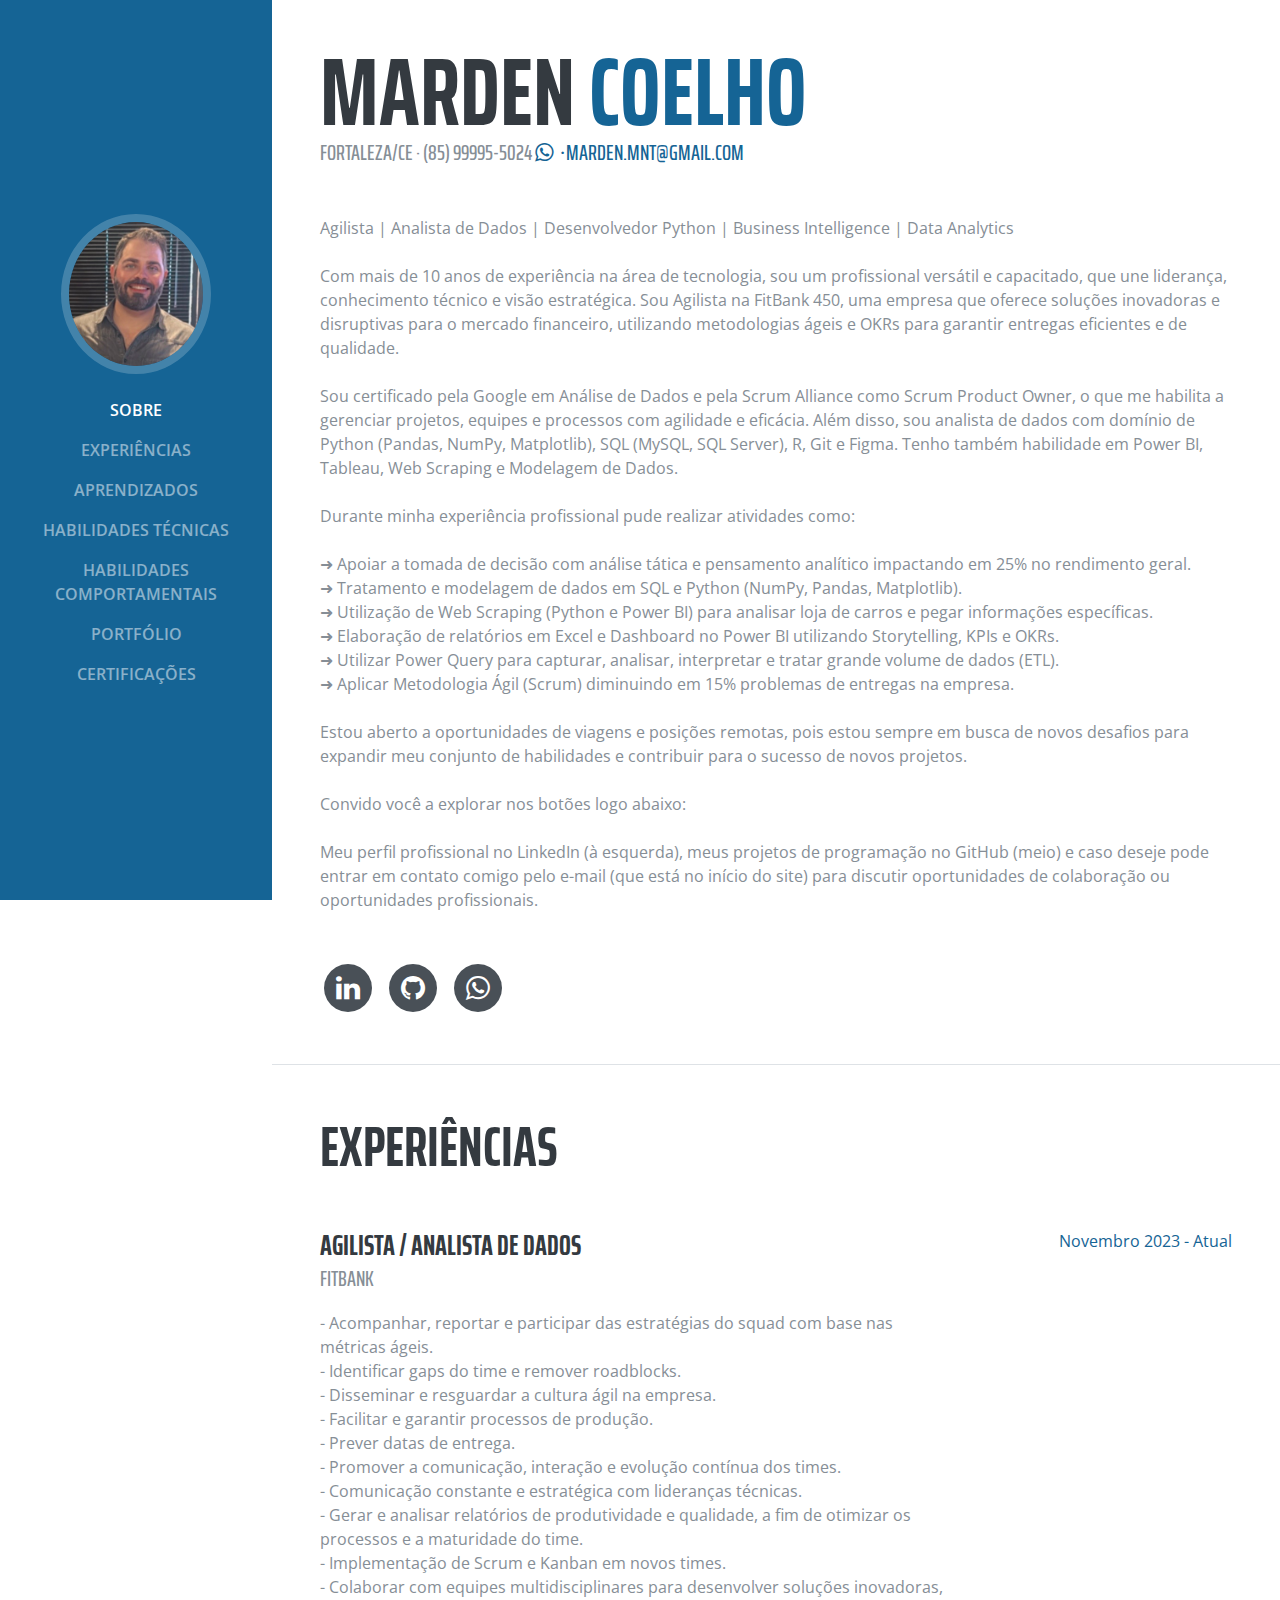
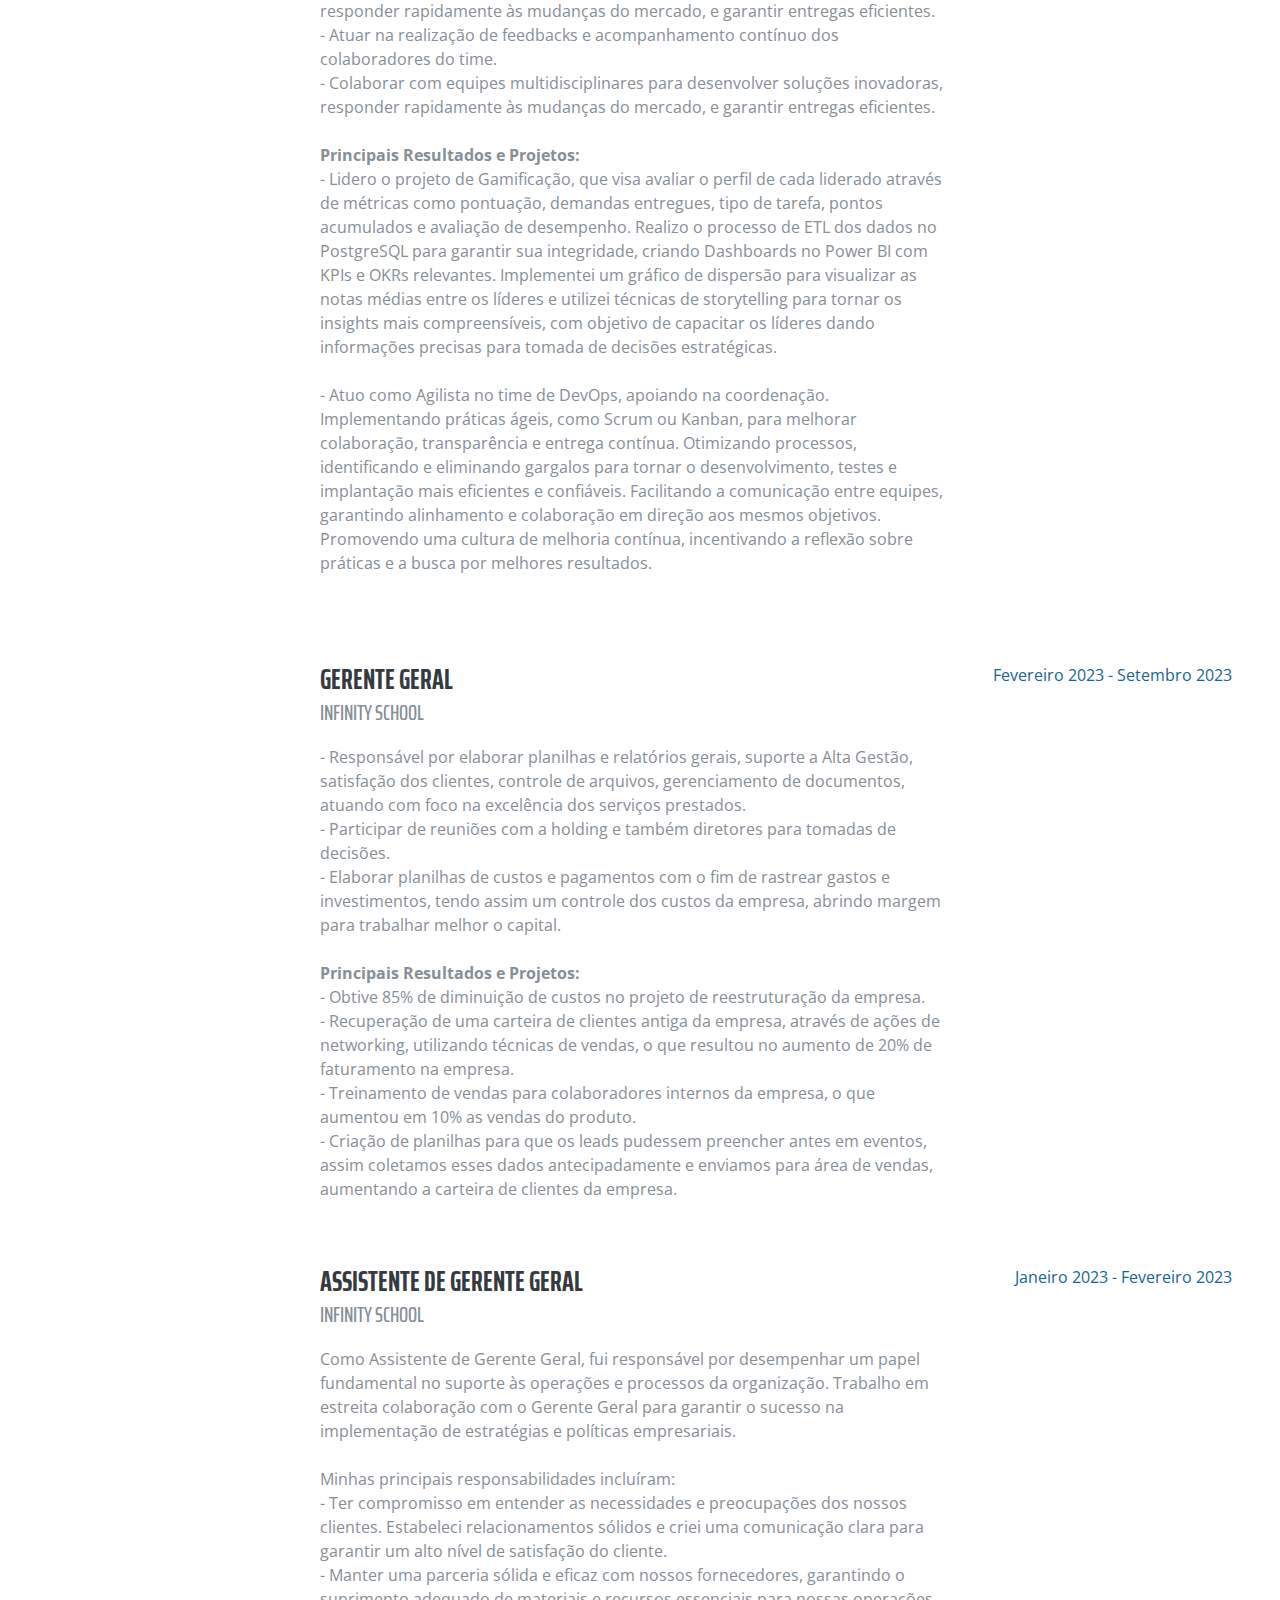
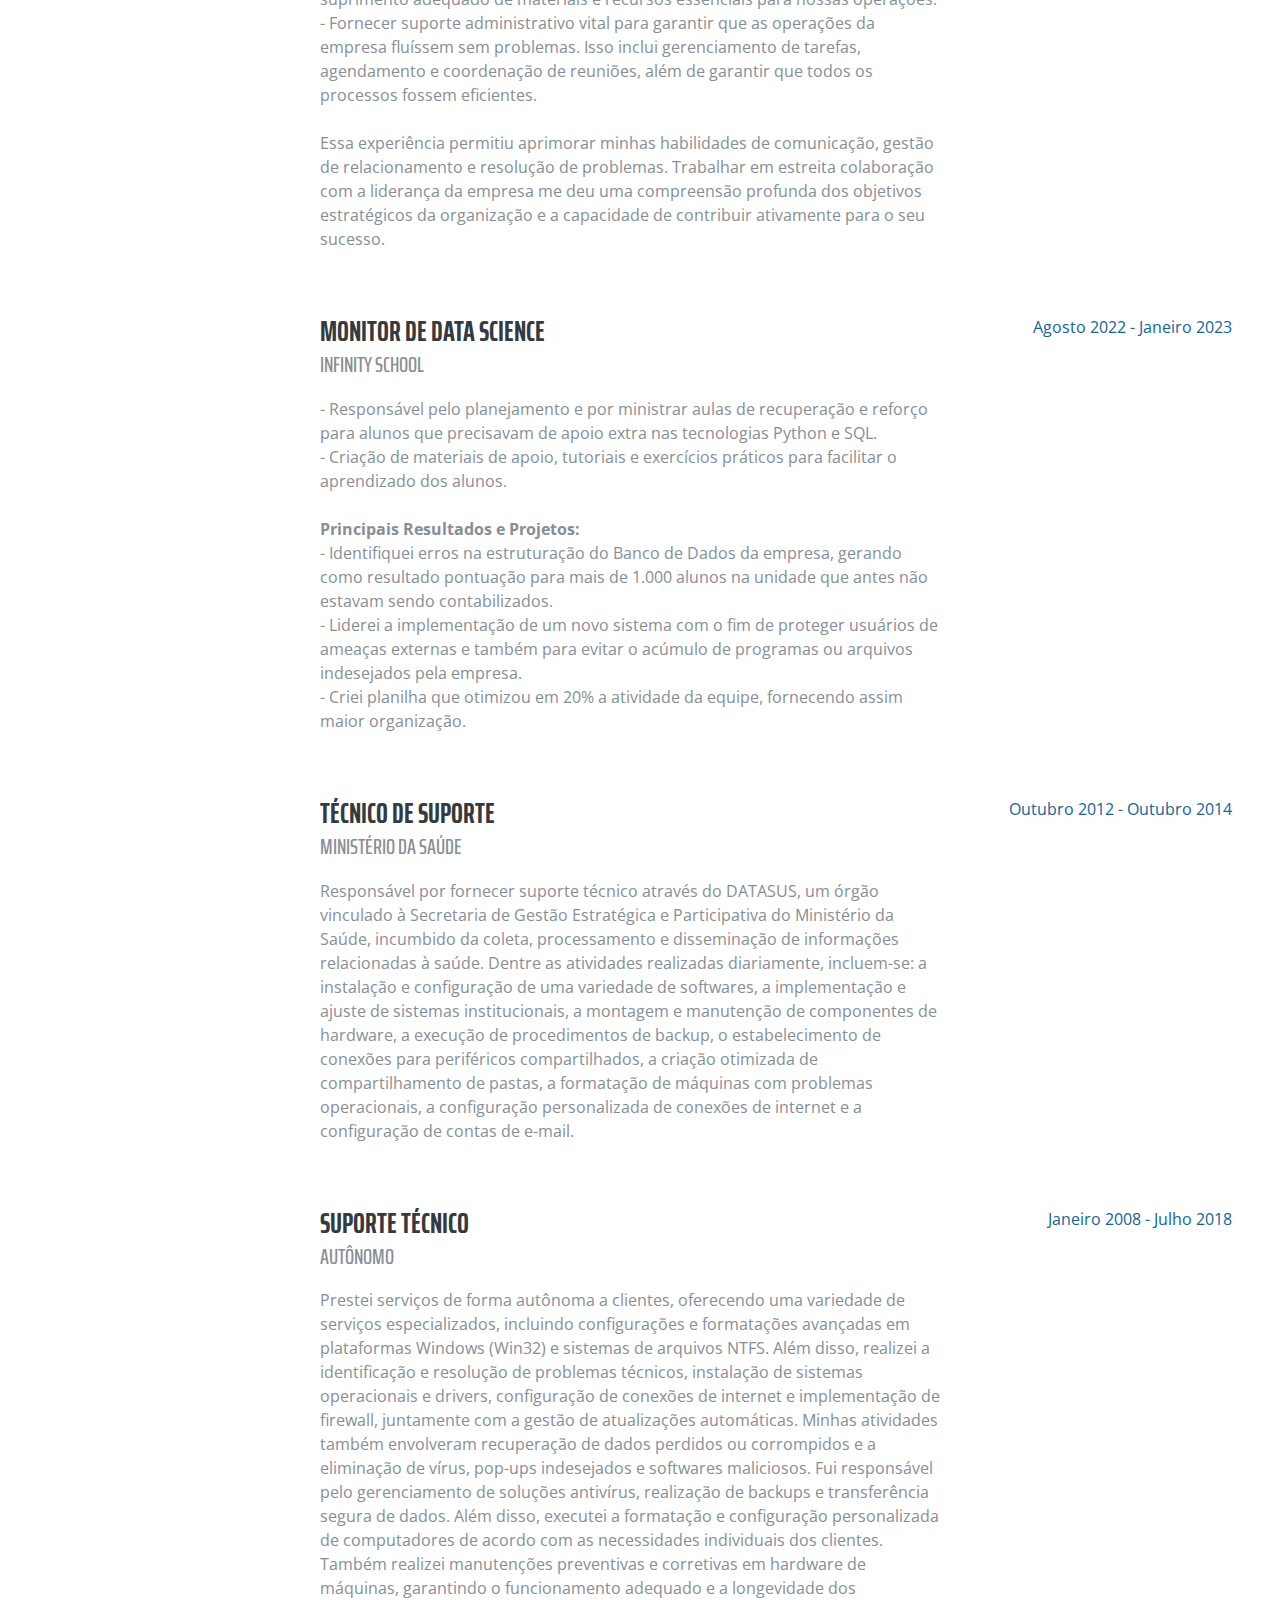
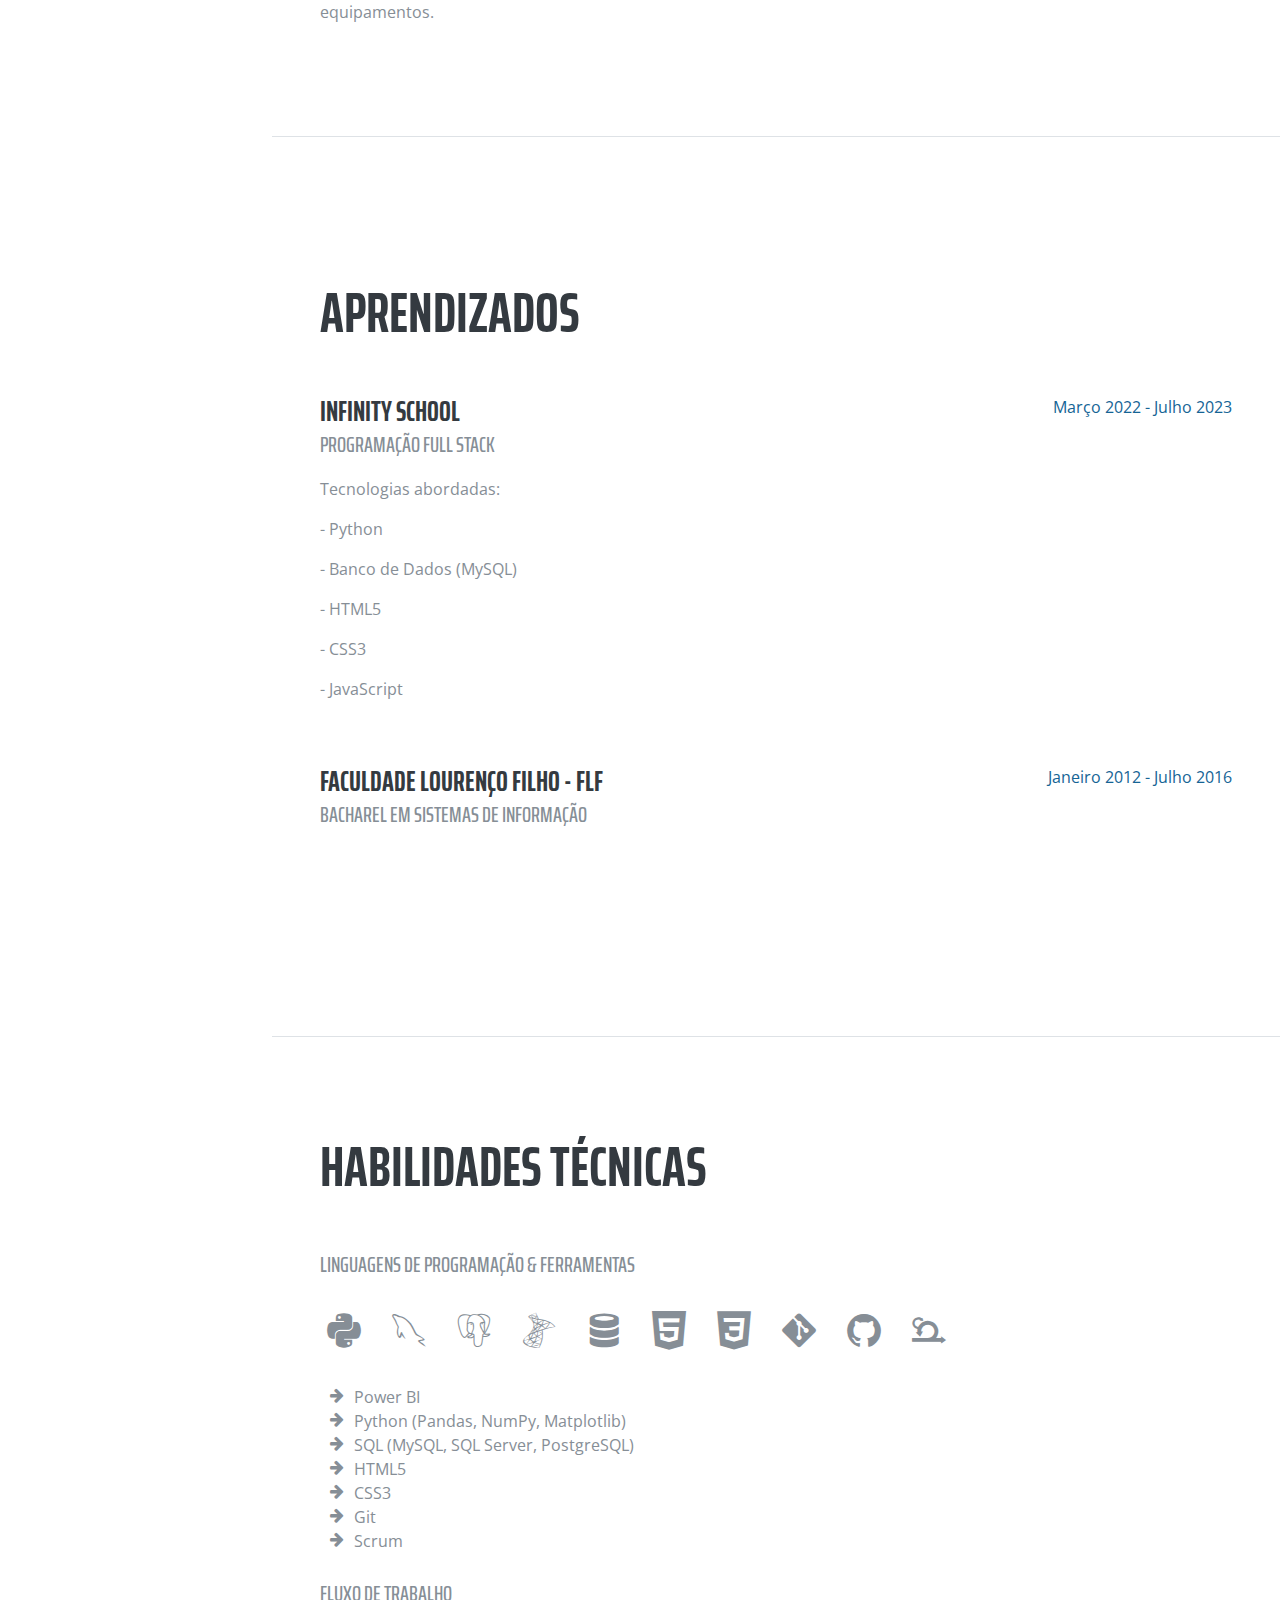
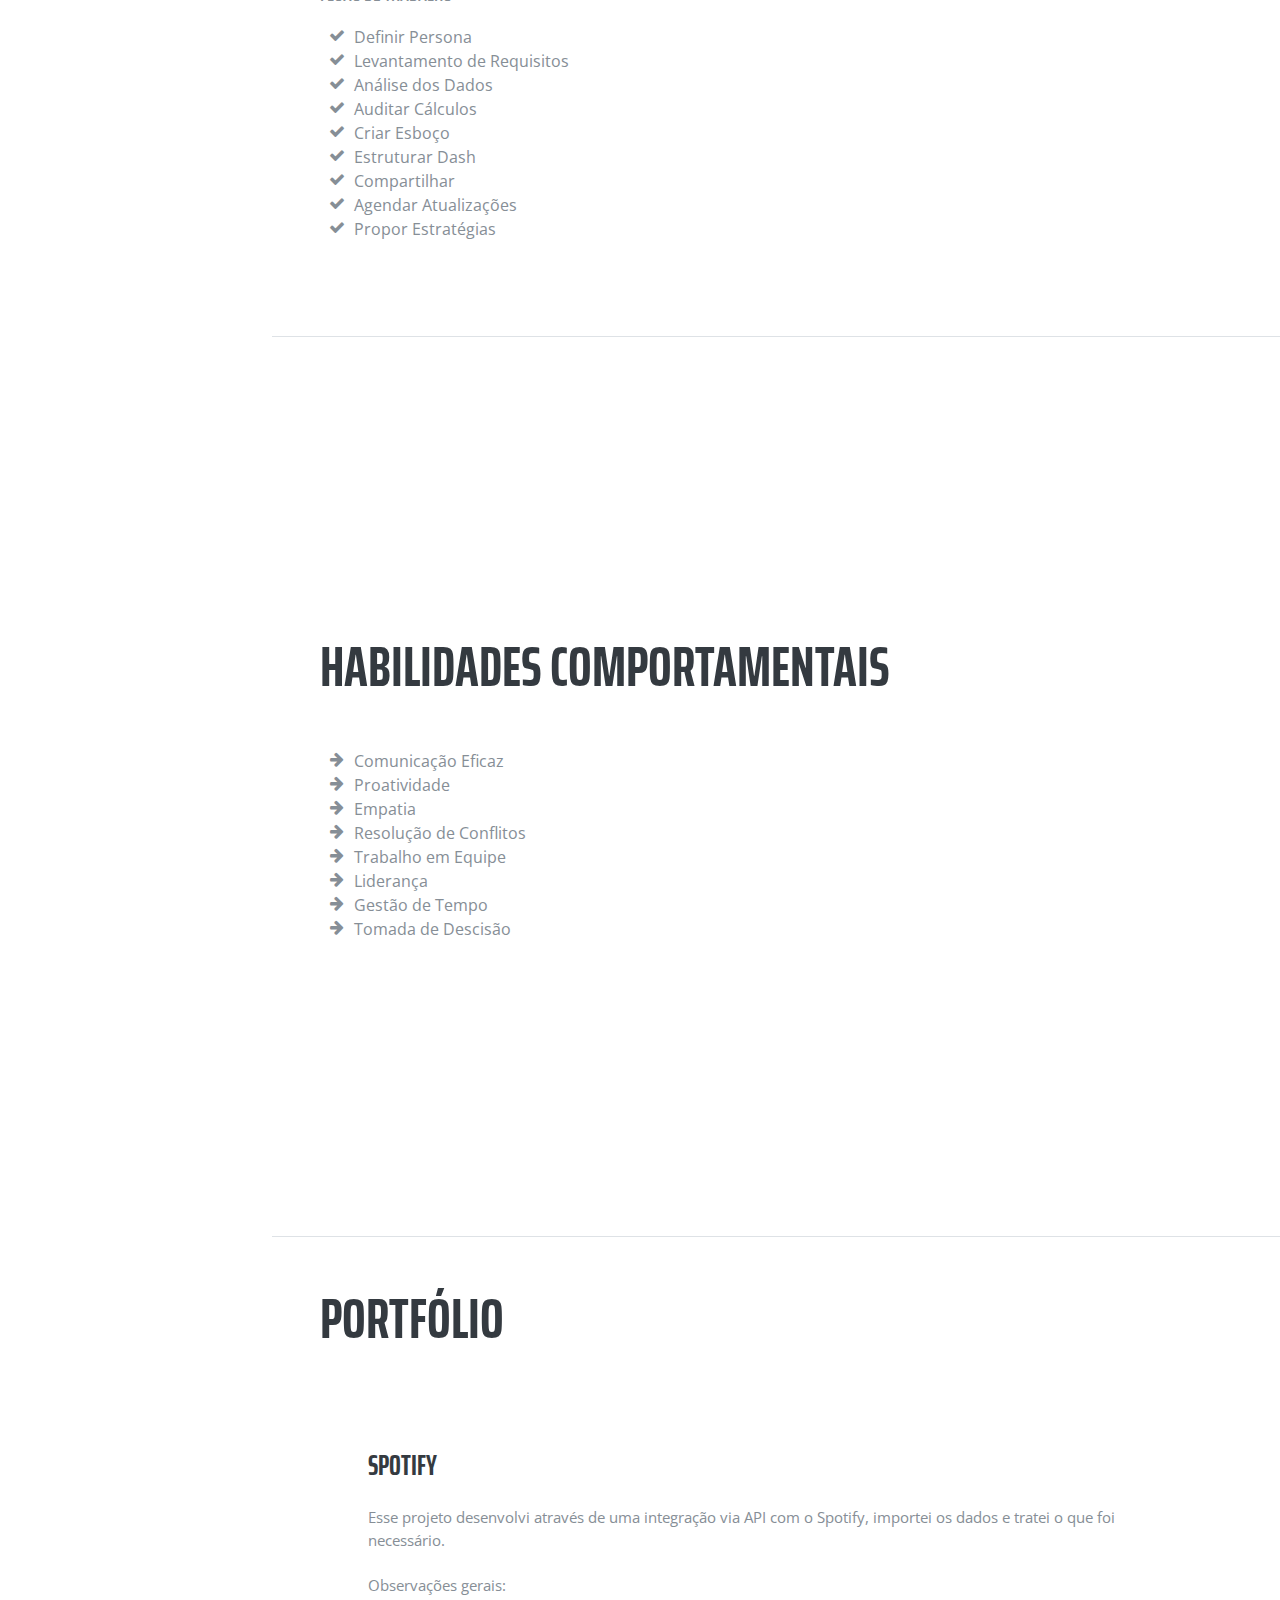
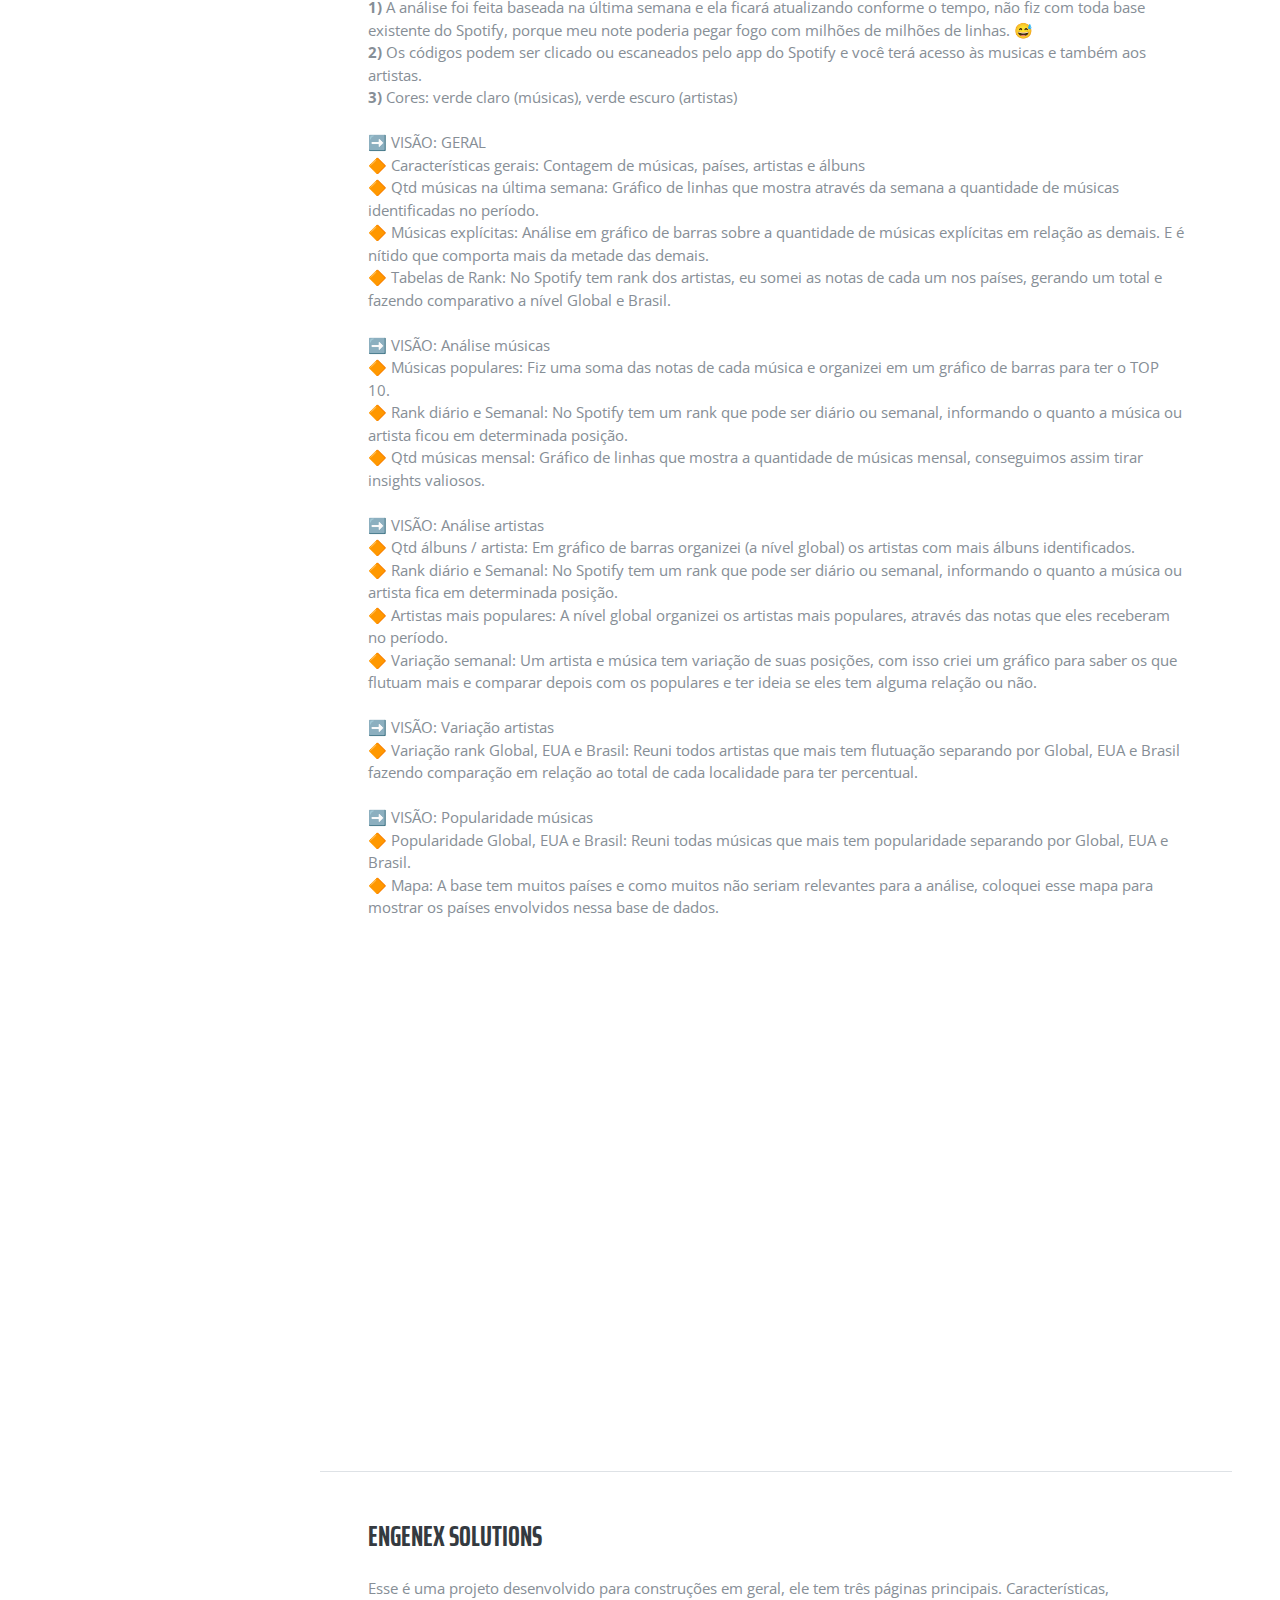
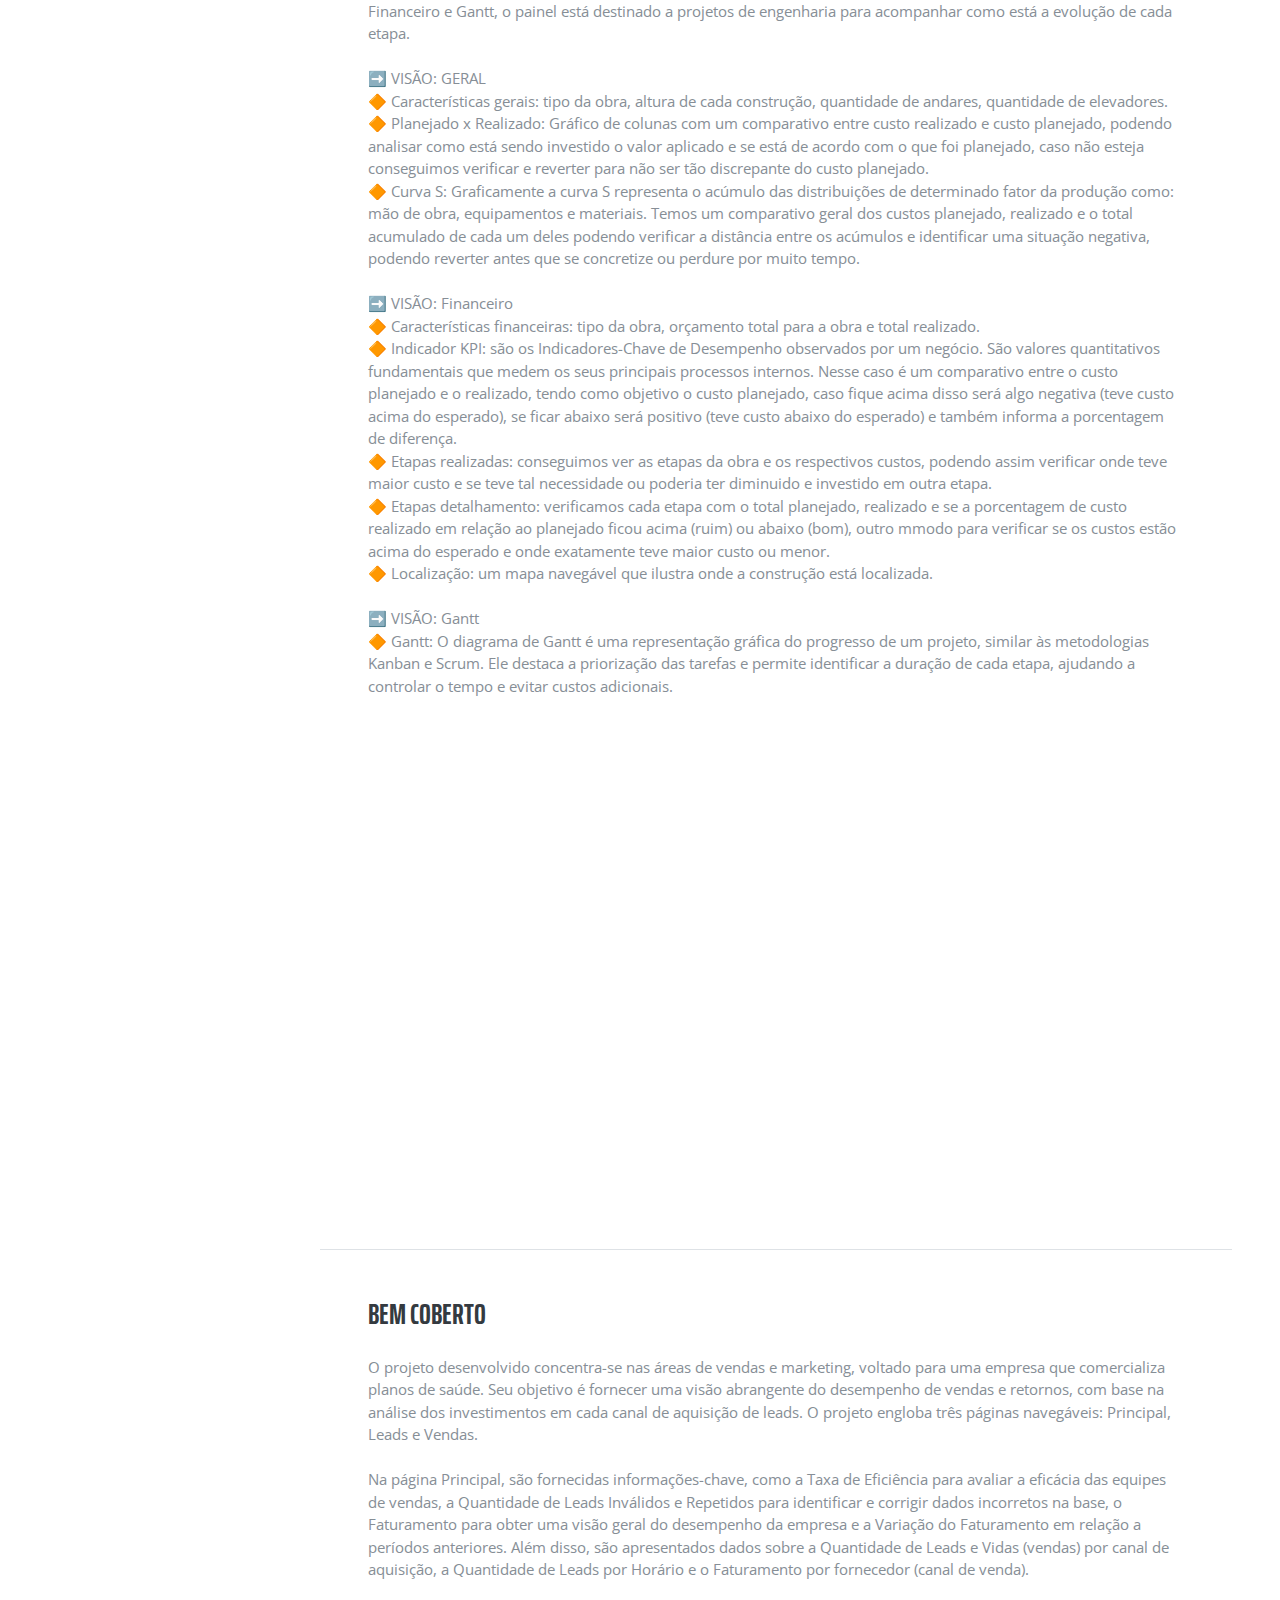
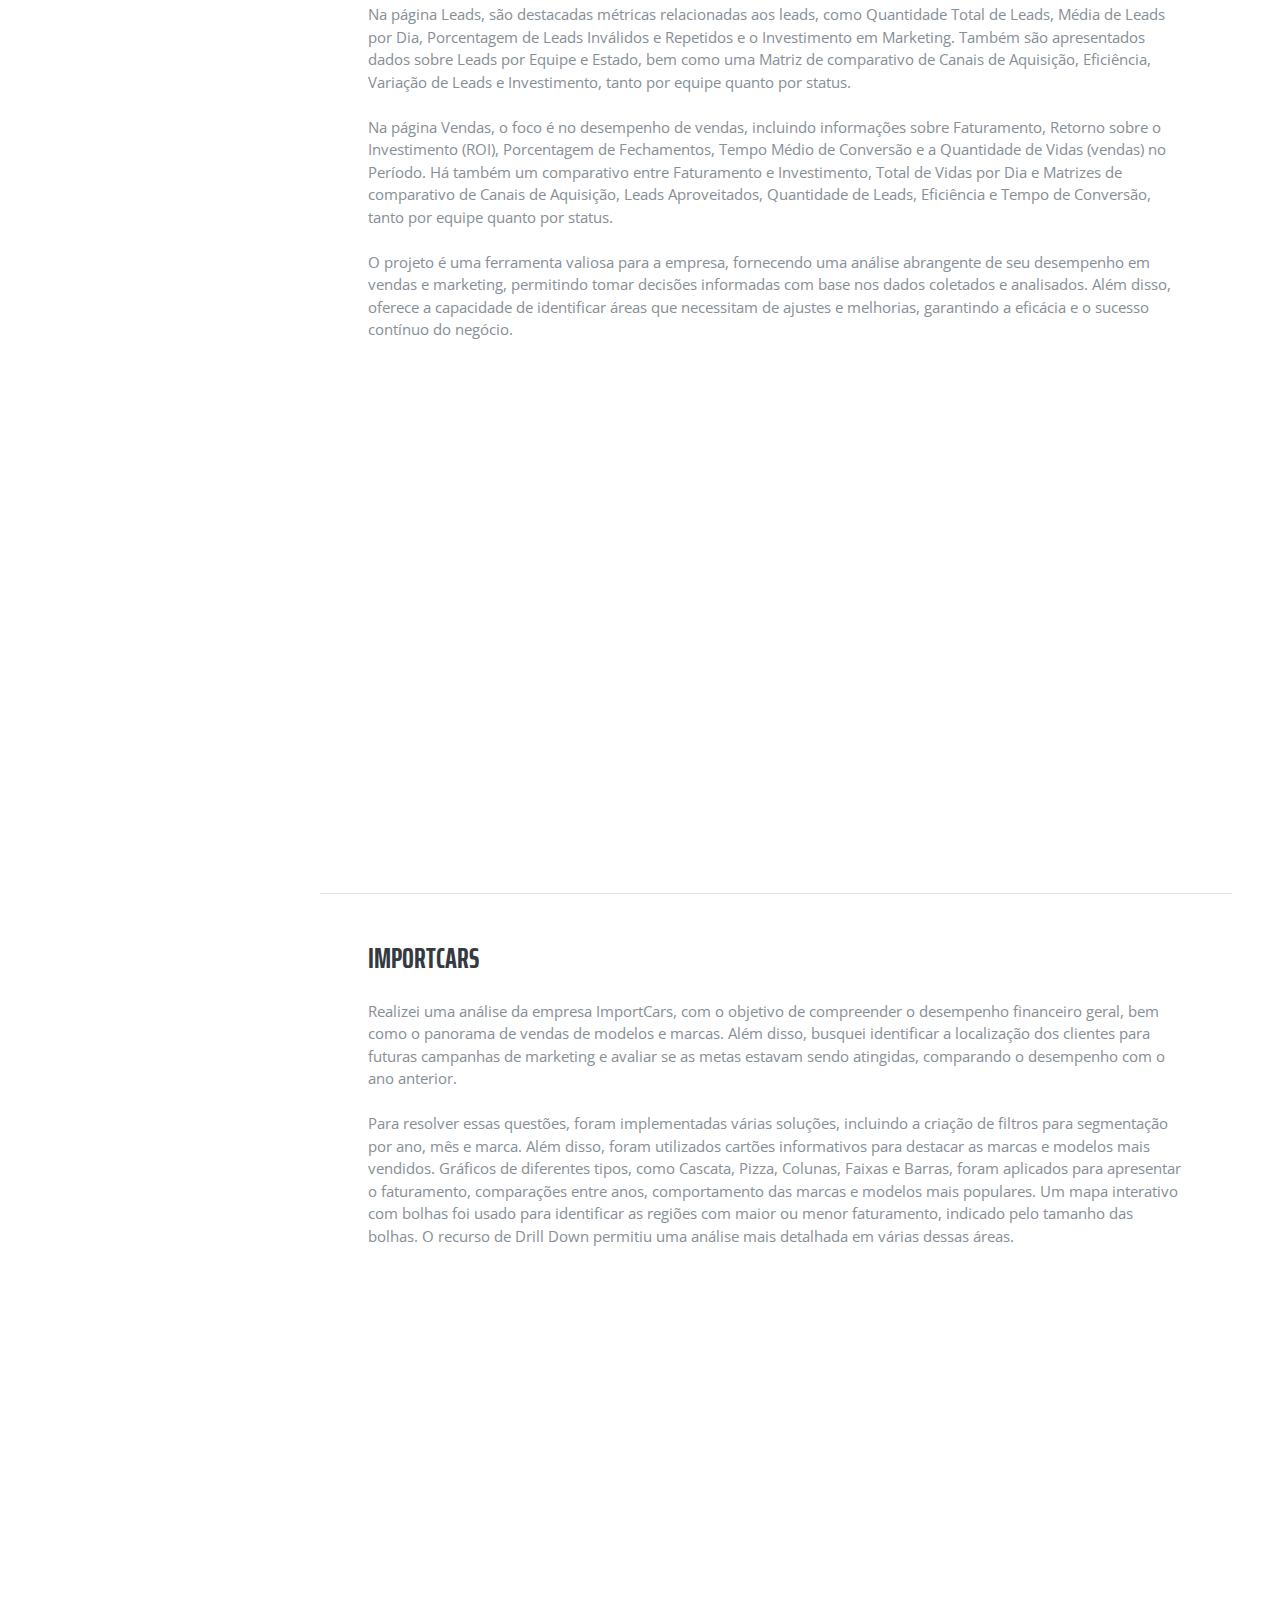
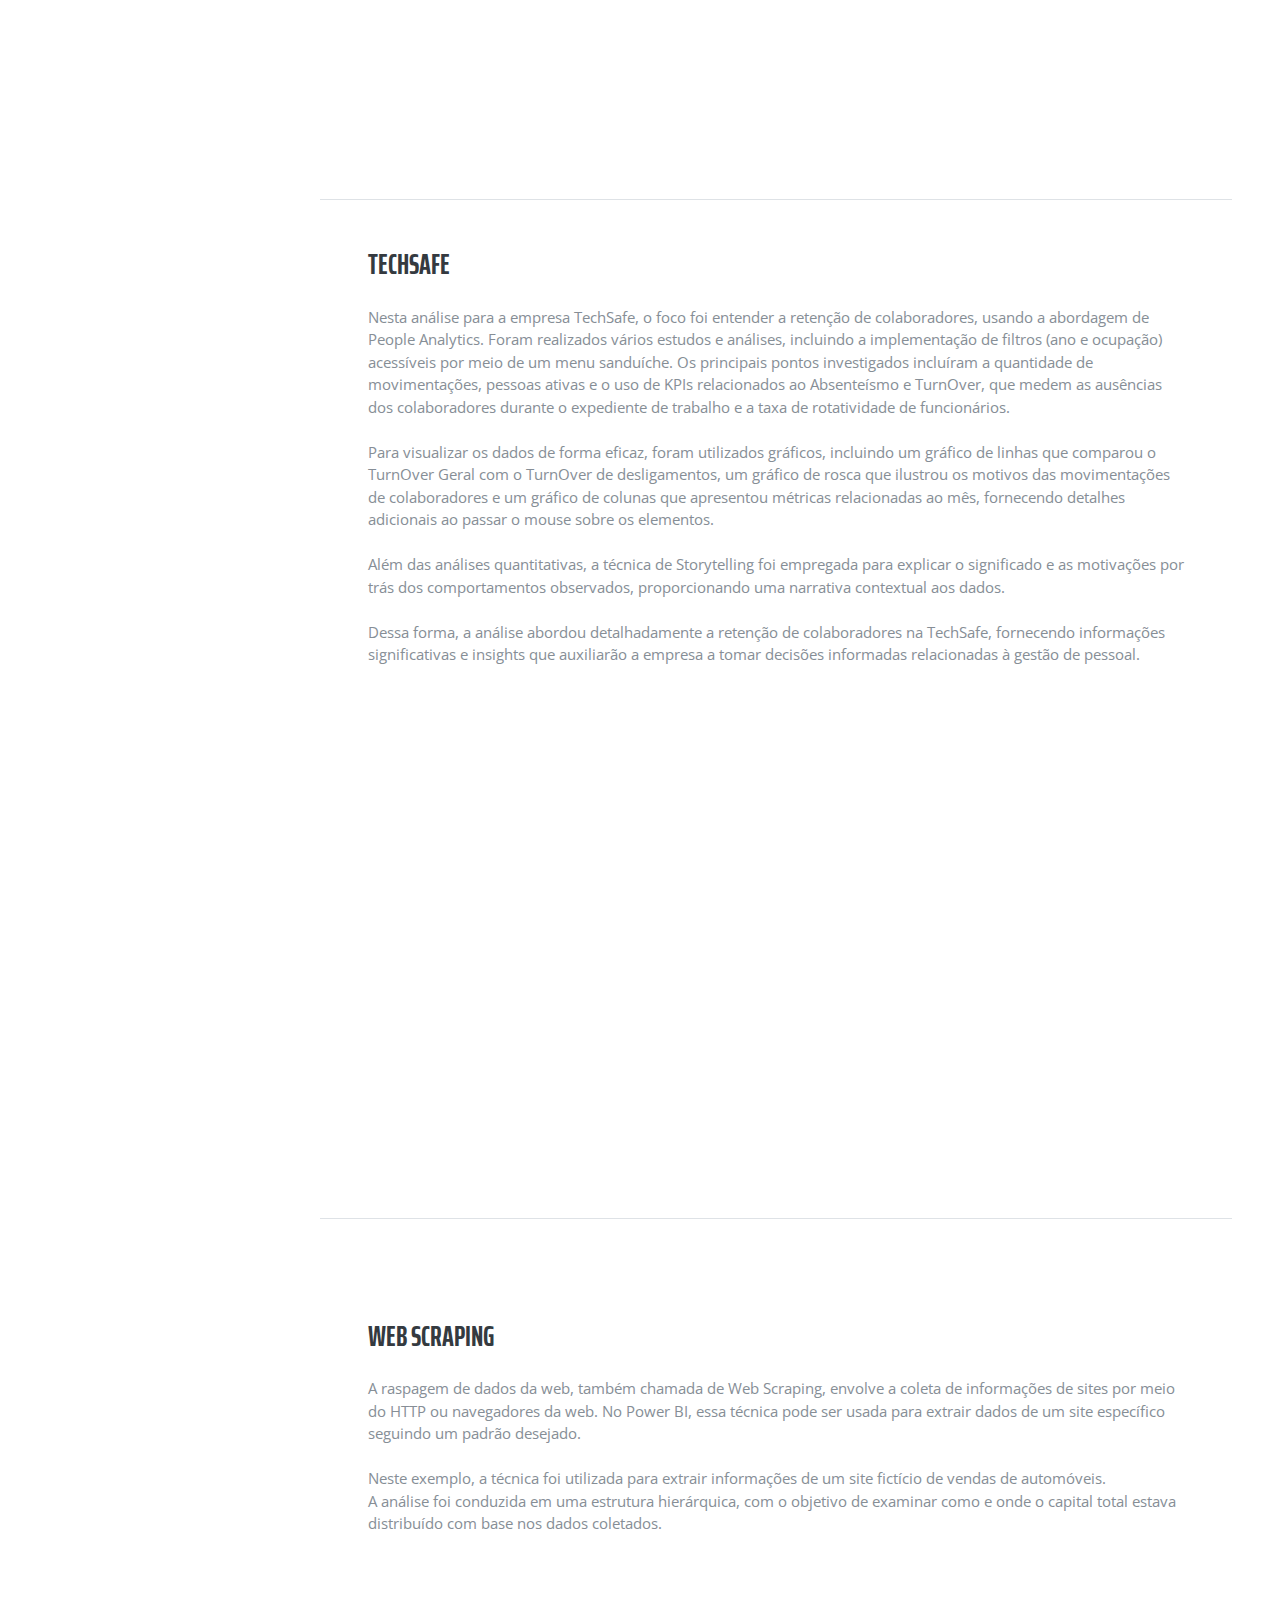
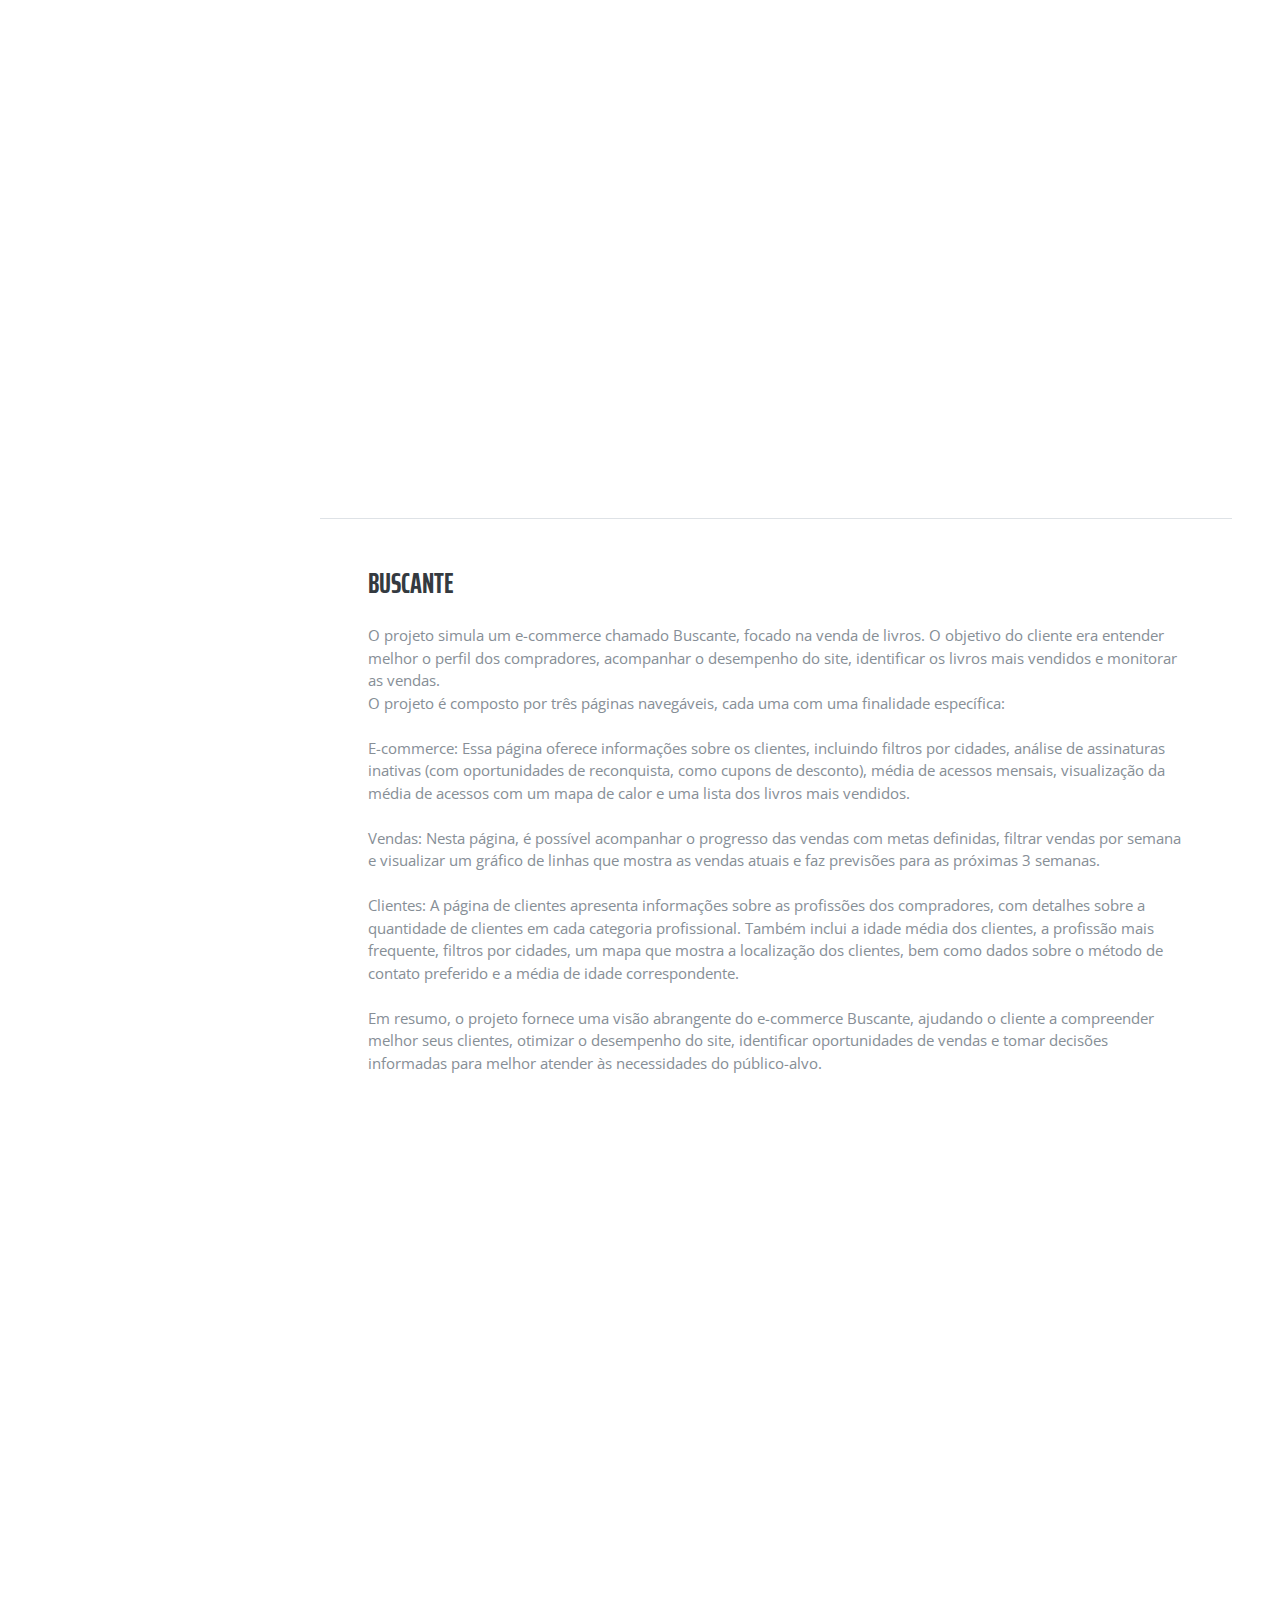
==== commit fe2c753c: "atualizando certificados" ====
--- a/index.html
+++ b/index.html
@@ -721,6 +721,21 @@
             <li>
             <li>
               <i class="fa-li fa fa-check-circle-o text-warning"></i>
+              Formação em Análise de Dados - Xperiun <b><font color="#f55142" >(em andamento)</font></b></li>
+              <a target="_blank" href="#">Conferir Certificado</a> 
+            <li>  
+            <li>
+              <i class="fa-li fa fa-check-circle-o text-warning"></i>
+              Google Data Analytics (PT) - Google</li>
+              <a target="_blank" href="https://www.coursera.org/account/accomplishments/professional-cert/M97BX3CFNX7V?utm_source=link&utm_medium=certificate&utm_content=cert_image&utm_campaign=pdf_header_button&utm_product=prof">Conferir Certificado</a>
+            <li>
+            <li>
+              <i class="fa-li fa fa-check-circle-o text-warning"></i>
+              Formação Power BI - Alura</li>
+              <a target="_blank" href="https://cursos.alura.com.br/degree/certificate/7c57777f-b9cc-45be-8786-2787fb394b2f">Conferir Certificado</a>
+            <li>
+            <li>
+              <i class="fa-li fa fa-check-circle-o text-warning"></i>
               Formação em Liderança - Conquer</li>
               <a target="_blank" href="https://conquerplus.com.br/certificates/d13c953d-5f83-4fc1-a09d-8e45152920bd">Conferir Certificado</a>
             <li>
--- a/css/resume.min.css
+++ b/css/resume.min.css
@@ -2,4 +2,4 @@
  * Start Bootstrap - Resume v4.0.0-beta.2 (https://startbootstrap.com/template-overviews/resume)
  * Copyright 2013-2017 Start Bootstrap
  * Licensed under MIT (https://github.com/BlackrockDigital/startbootstrap-resume/blob/master/LICENSE)
- */body{font-family:'Open Sans',serif;padding-top:54px;color:#868e96}@media (min-width:992px){body{padding-top:0;padding-left:17rem}}h1,h2,h3,h4,h5,h6{font-family:'Saira Extra Condensed',serif;font-weight:700;text-transform:uppercase;color:#343a40}h1{font-size:6rem;line-height:5.5rem}h2{font-size:3.5rem}.subheading{text-transform:uppercase;font-weight:500;font-family:'Saira Extra Condensed',serif;font-size:1.35rem}.list-social-icons a{color:#495057}.list-social-icons a:hover{color:#156495}.list-social-icons a .fa-lg{font-size:1.75rem}.list-icons{font-size:3rem}.list-icons .list-inline-item i:hover{color:#eef2f4}#sideNav .navbar-nav .nav-item .nav-link{font-weight:600;text-transform:uppercase}@media (min-width:992px){#sideNav{text-align:center;position:fixed;top:0;left:0;display:flex;flex-direction:column;width:17rem;height:100vh}#sideNav .navbar-brand{display:flex;margin:auto auto 0;padding:.5rem}#sideNav .navbar-brand .img-profile{max-width:10rem;max-height:10rem;border:.5rem solid rgba(255, 255, 255, 0.2)}#sideNav .navbar-collapse{display:flex;align-items:flex-start;flex-grow:0;width:100%;margin-bottom:auto}#sideNav .navbar-collapse .navbar-nav{flex-direction:column;width:100%}#sideNav .navbar-collapse .navbar-nav .nav-item{display:block}#sideNav .navbar-collapse .navbar-nav .nav-item .nav-link{display:block}}section.resume-section{border-bottom:1px solid #dee2e6;padding-top:5rem!important;padding-bottom:5rem!important}section.resume-section .resume-item .resume-date{min-width:none}@media (min-width:768px){section.resume-section{min-height:100vh}section.resume-section .resume-item .resume-date{min-width:18rem}}@media (min-width:992px){section.resume-section{padding-top:3rem!important;padding-bottom:3rem!important}}.bg-primary{background-color:#156495!important}.text-primary{color:#156495!important}a{color:#156495}a:active,a:focus,a:hover{color:#164c6e}+ */body{font-family:'Open Sans',serif;padding-top:54px;color:#868e96}@media (min-width:992px){body{padding-top:0;padding-left:17rem}}h1,h2,h3,h4,h5,h6{font-family:'Saira Extra Condensed',serif;font-weight:700;text-transform:uppercase;color:#343a40}h1{font-size:6rem;line-height:5.5rem}h2{font-size:3.5rem}.subheading{text-transform:uppercase;font-weight:500;font-family:'Saira Extra Condensed',serif;font-size:1.35rem}.list-social-icons a{color:#495057}.list-social-icons a:hover{color:#156495}.list-social-icons a .fa-lg{font-size:1.75rem}.list-icons{font-size:3rem}.list-icons .list-inline-item i:hover{color:#156495}#sideNav .navbar-nav .nav-item .nav-link{font-weight:600;text-transform:uppercase}@media (min-width:992px){#sideNav{text-align:center;position:fixed;top:0;left:0;display:flex;flex-direction:column;width:17rem;height:100vh}#sideNav .navbar-brand{display:flex;margin:auto auto 0;padding:.5rem}#sideNav .navbar-brand .img-profile{max-width:10rem;max-height:10rem;border:.5rem solid rgba(255, 255, 255, 0.2)}#sideNav .navbar-collapse{display:flex;align-items:flex-start;flex-grow:0;width:100%;margin-bottom:auto}#sideNav .navbar-collapse .navbar-nav{flex-direction:column;width:100%}#sideNav .navbar-collapse .navbar-nav .nav-item{display:block}#sideNav .navbar-collapse .navbar-nav .nav-item .nav-link{display:block}}section.resume-section{border-bottom:1px solid #dee2e6;padding-top:5rem!important;padding-bottom:5rem!important}section.resume-section .resume-item .resume-date{min-width:none}@media (min-width:768px){section.resume-section{min-height:100vh}section.resume-section .resume-item .resume-date{min-width:18rem}}@media (min-width:992px){section.resume-section{padding-top:3rem!important;padding-bottom:3rem!important}}.bg-primary{background-color:#156495!important}.text-primary{color:#156495!important}a{color:#156495}a:active,a:focus,a:hover{color:#164c6e}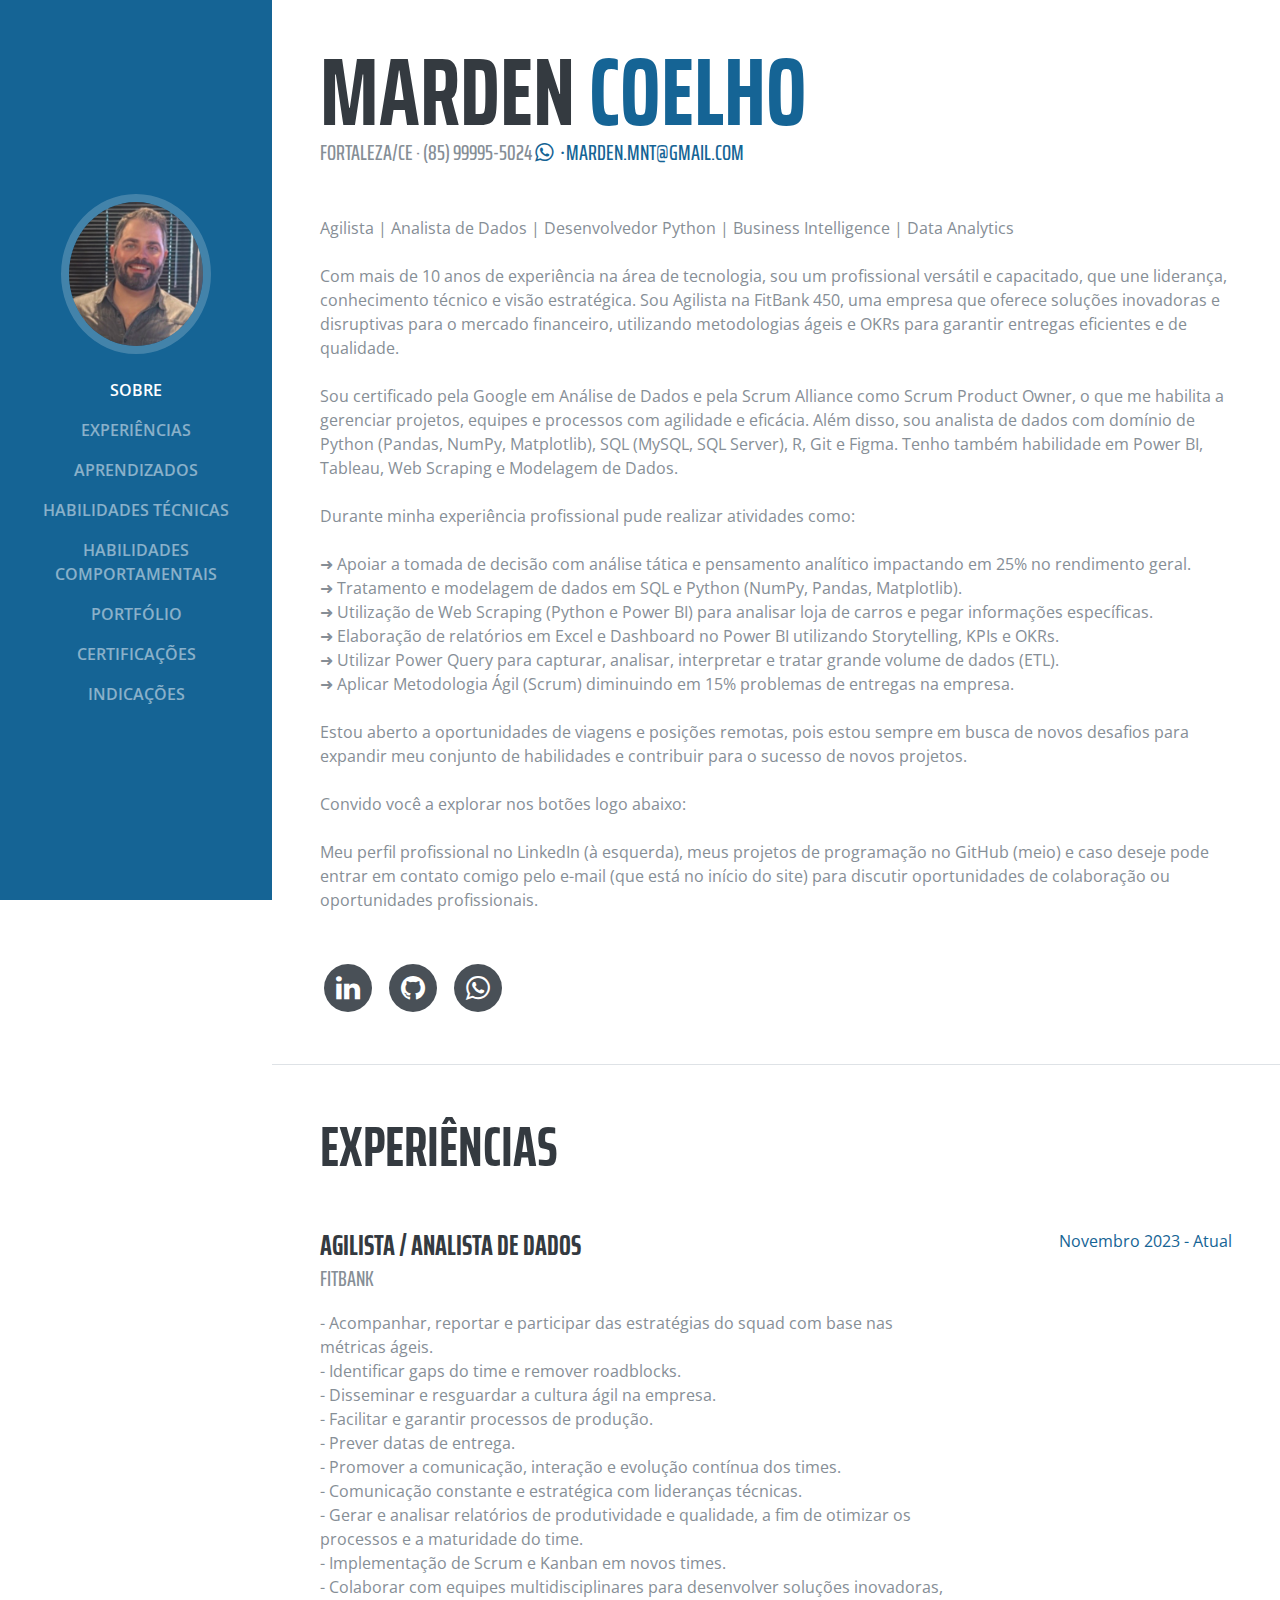
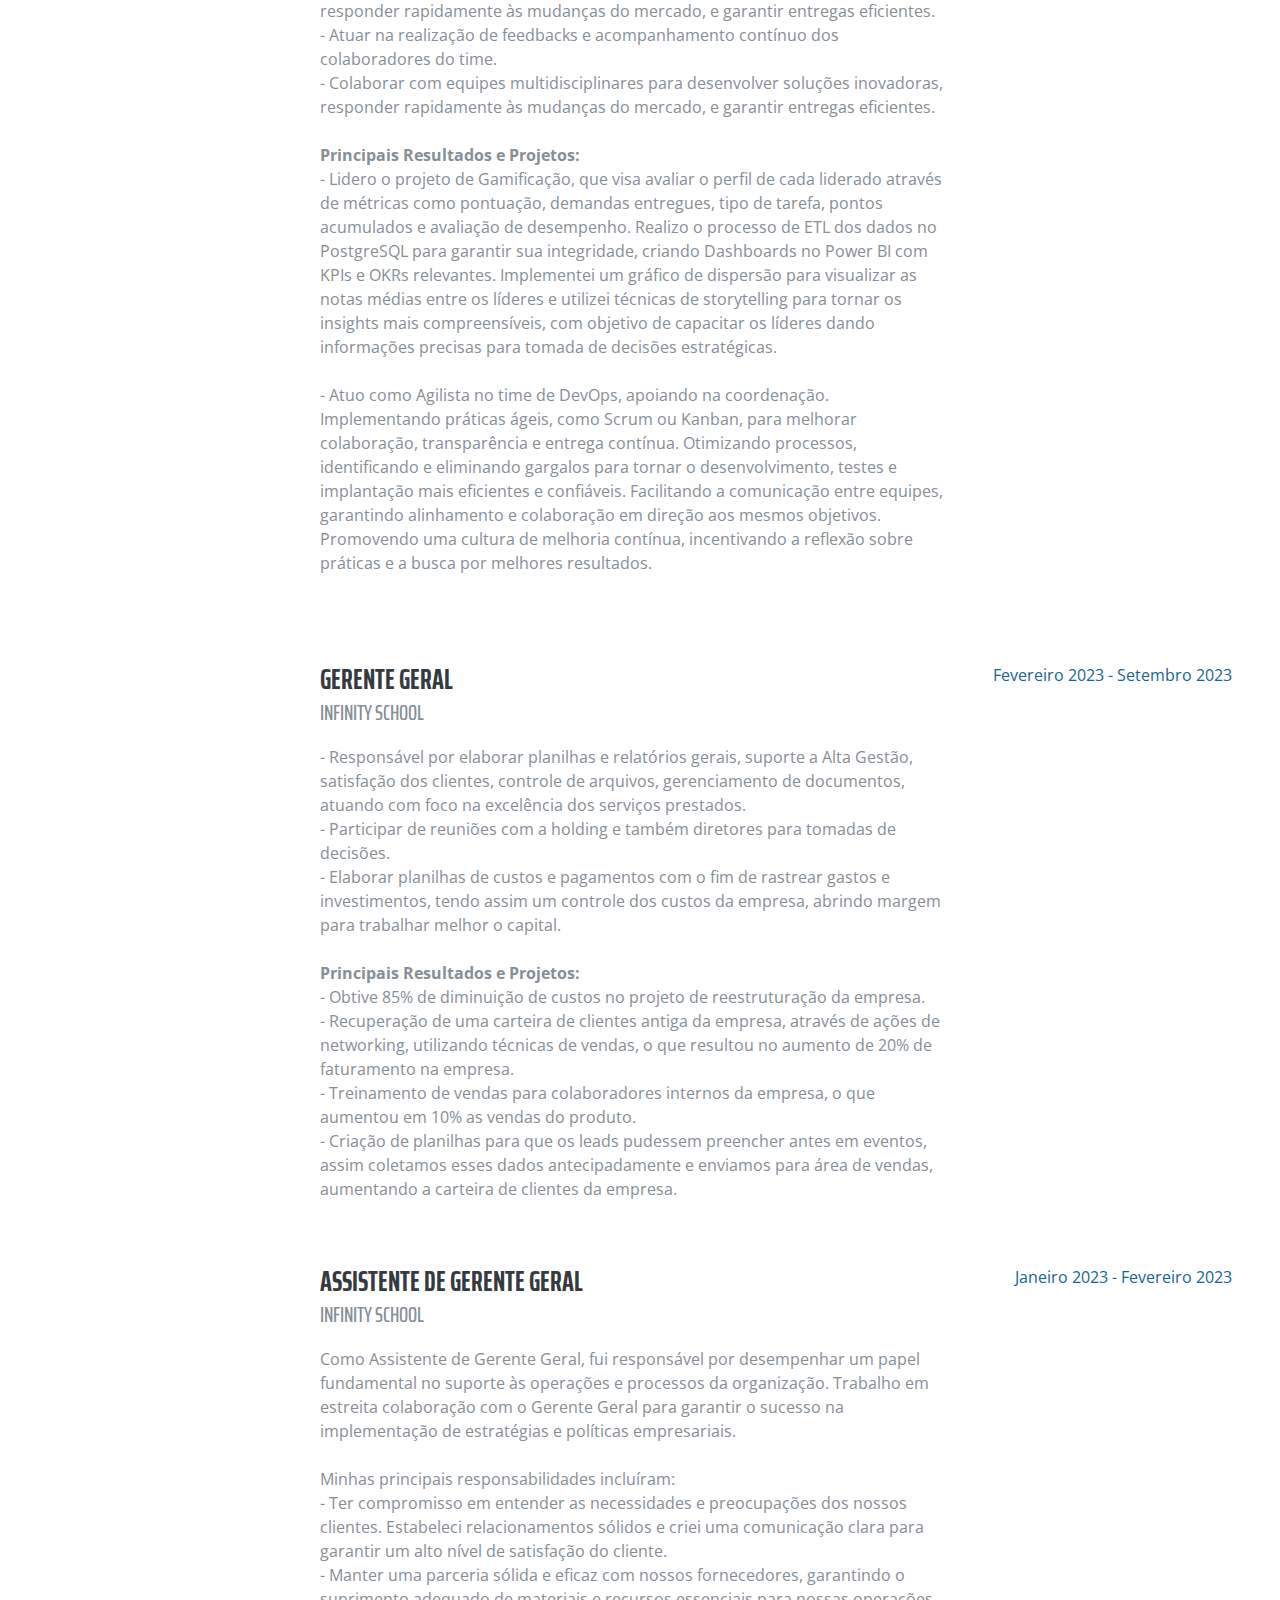
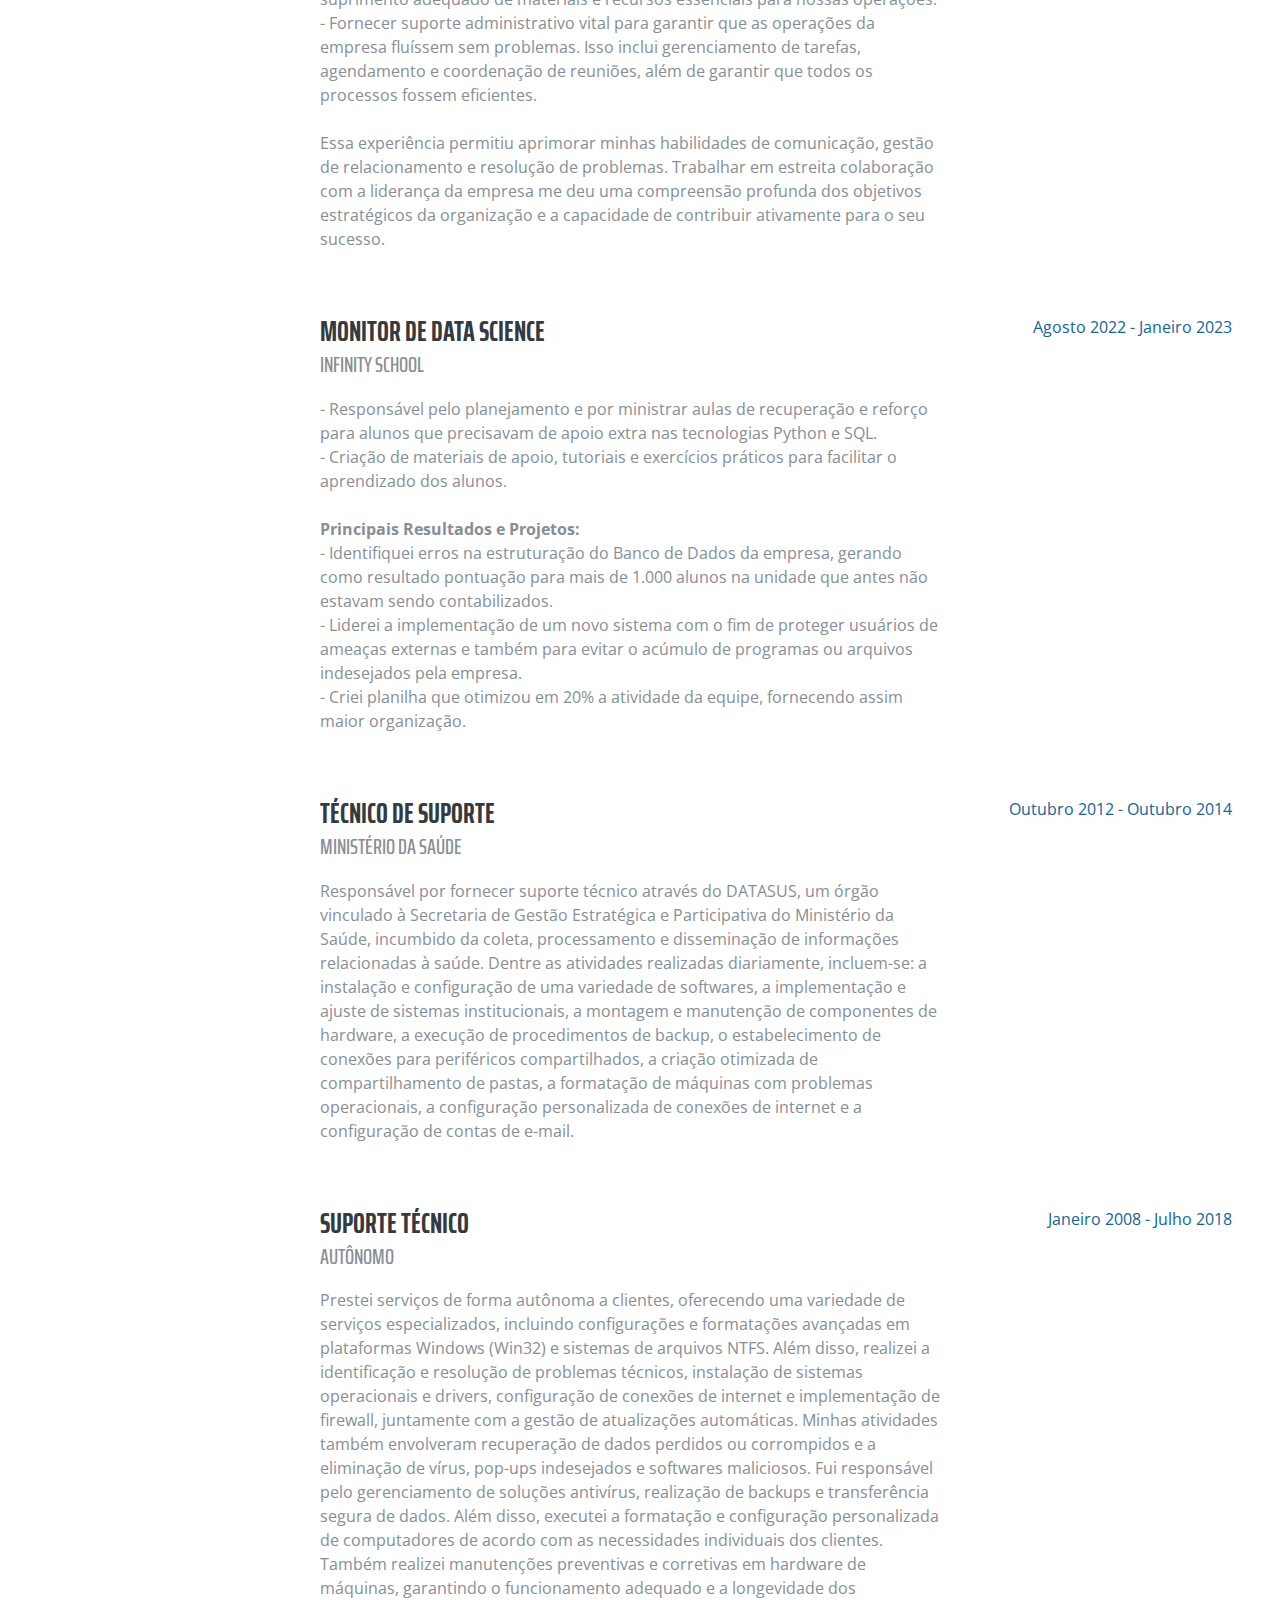
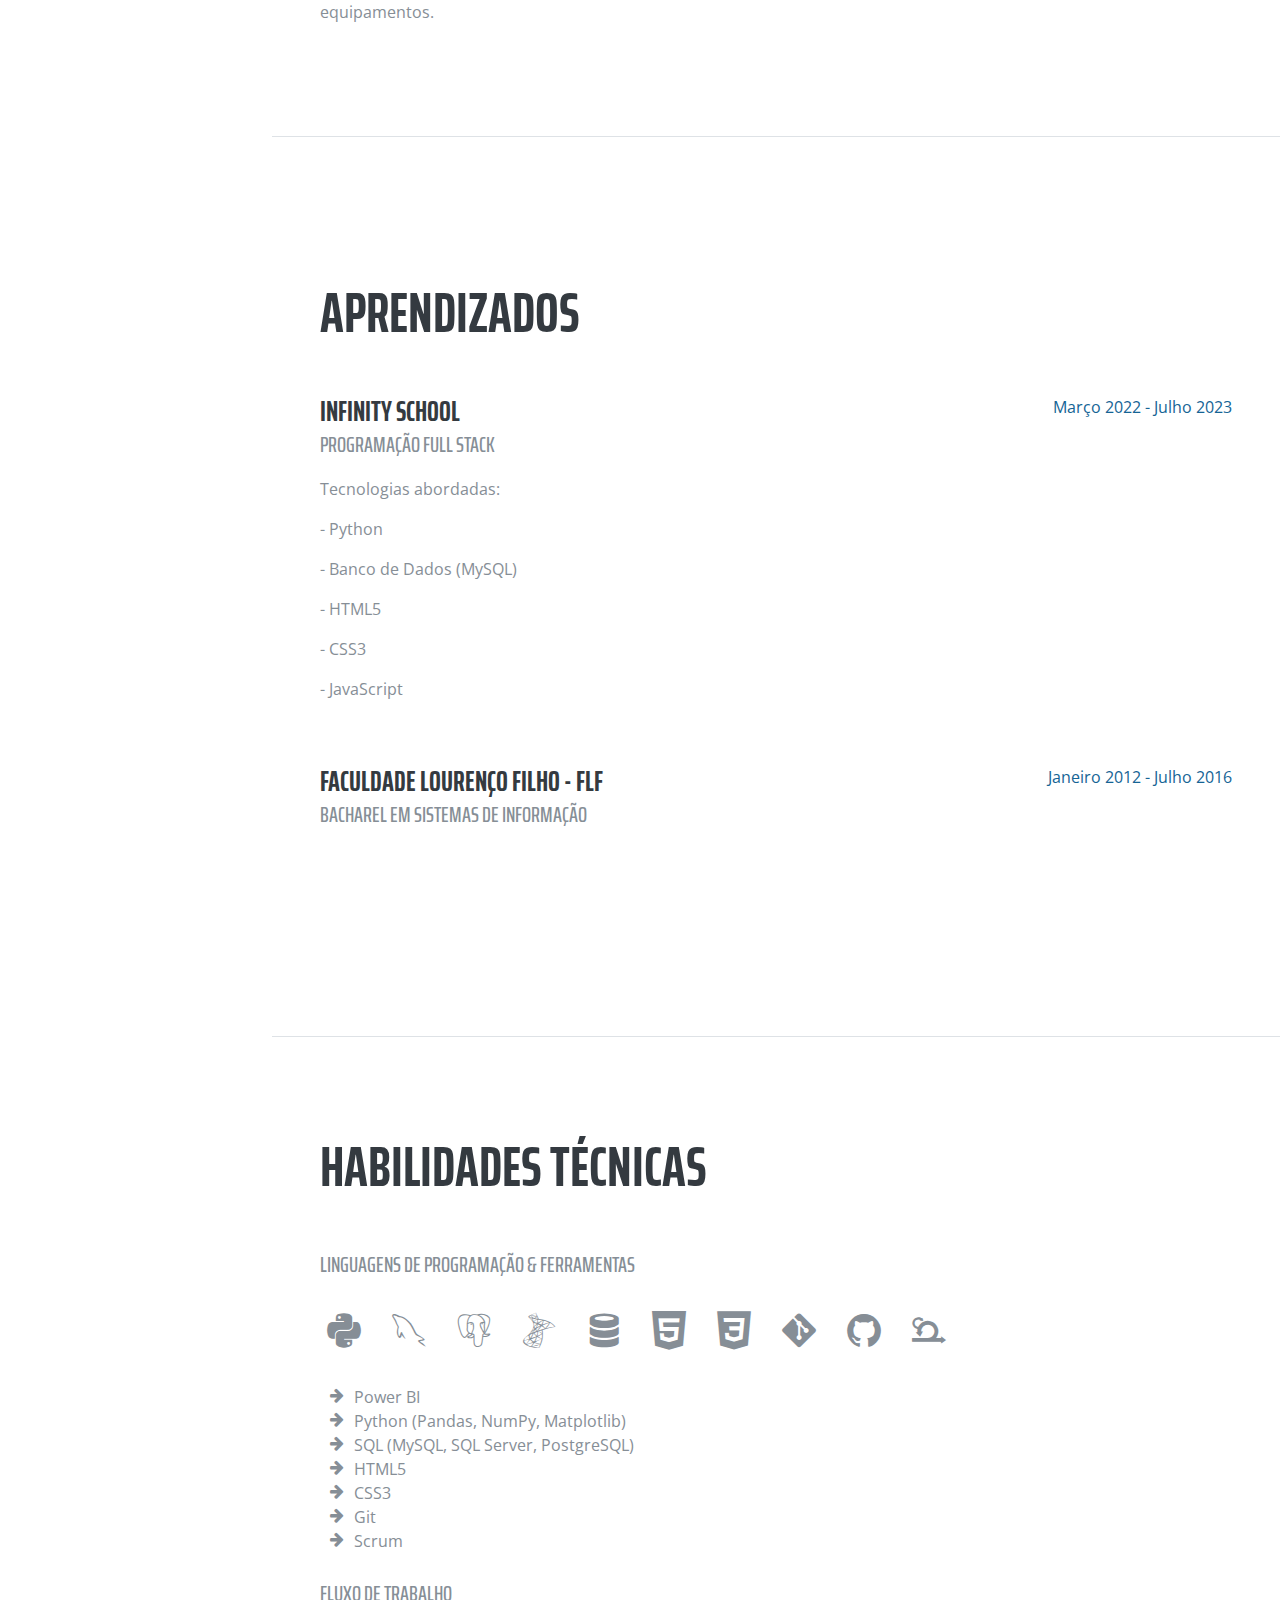
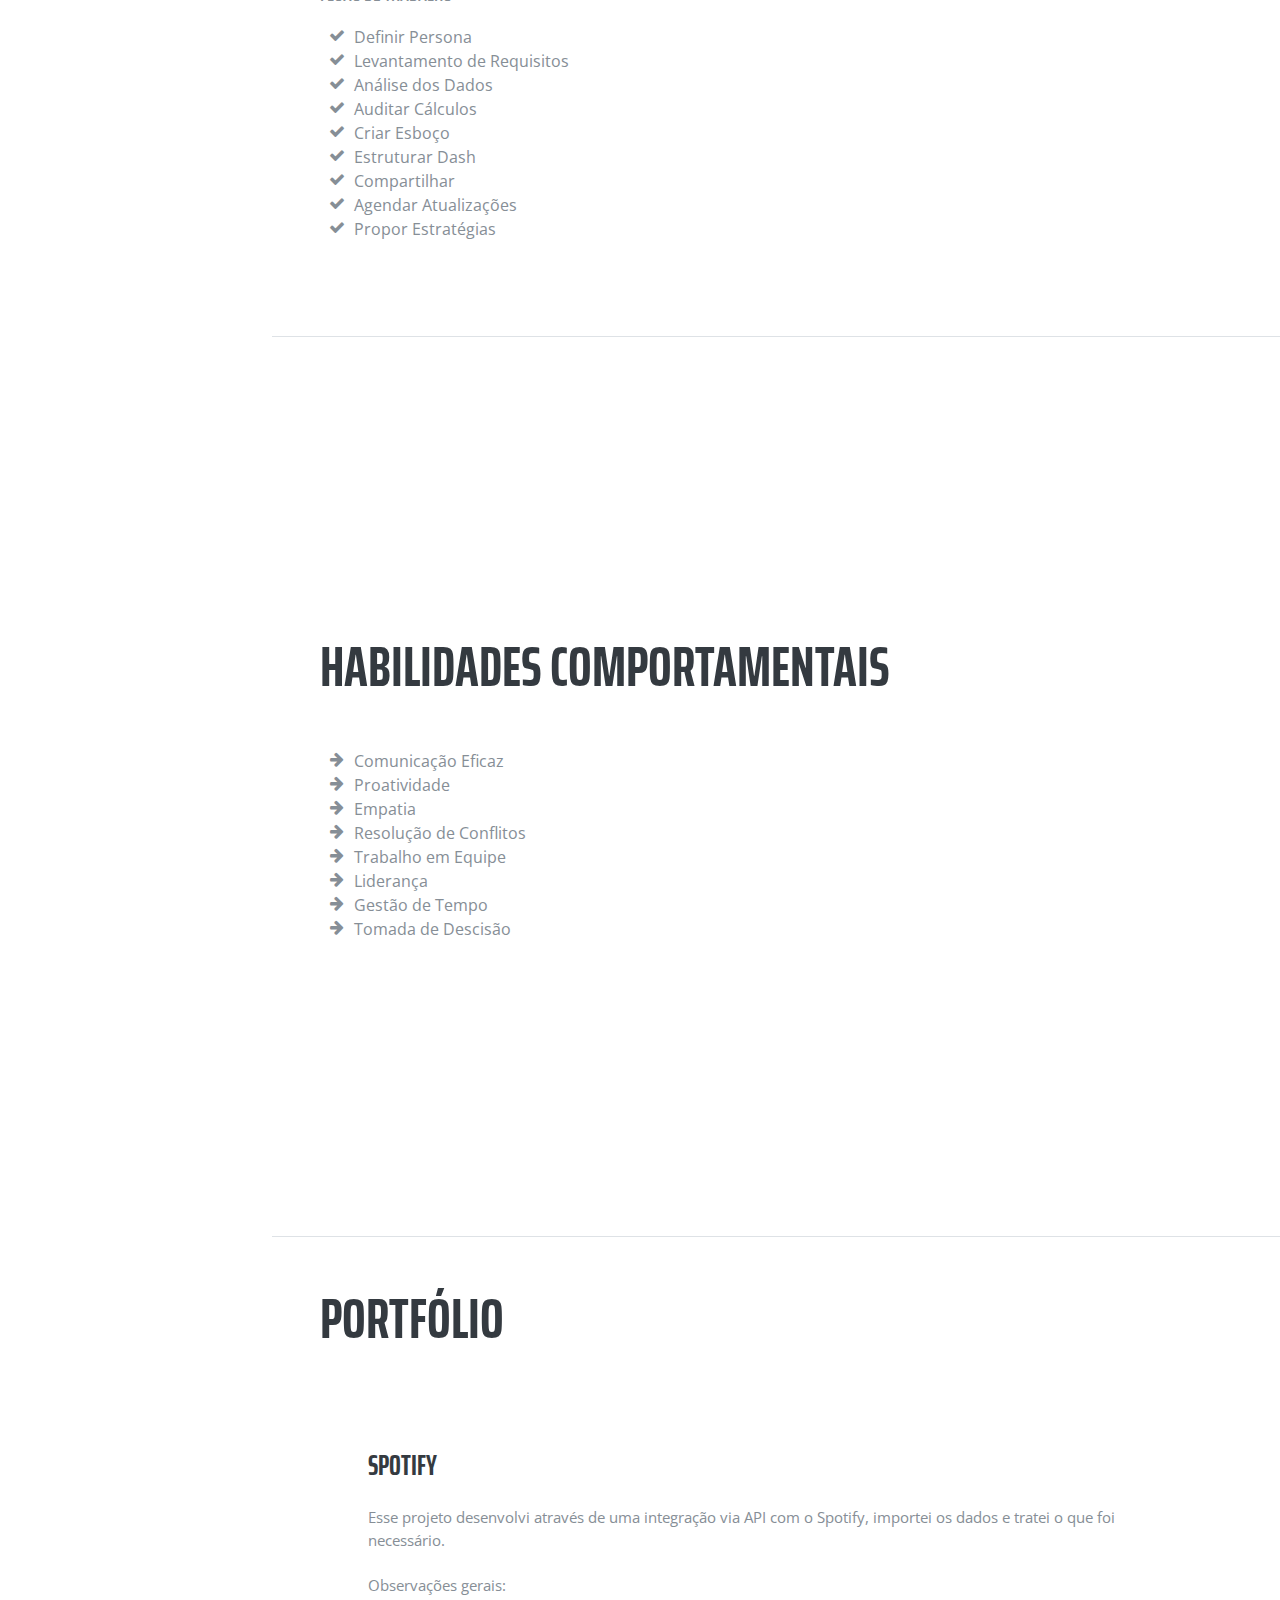
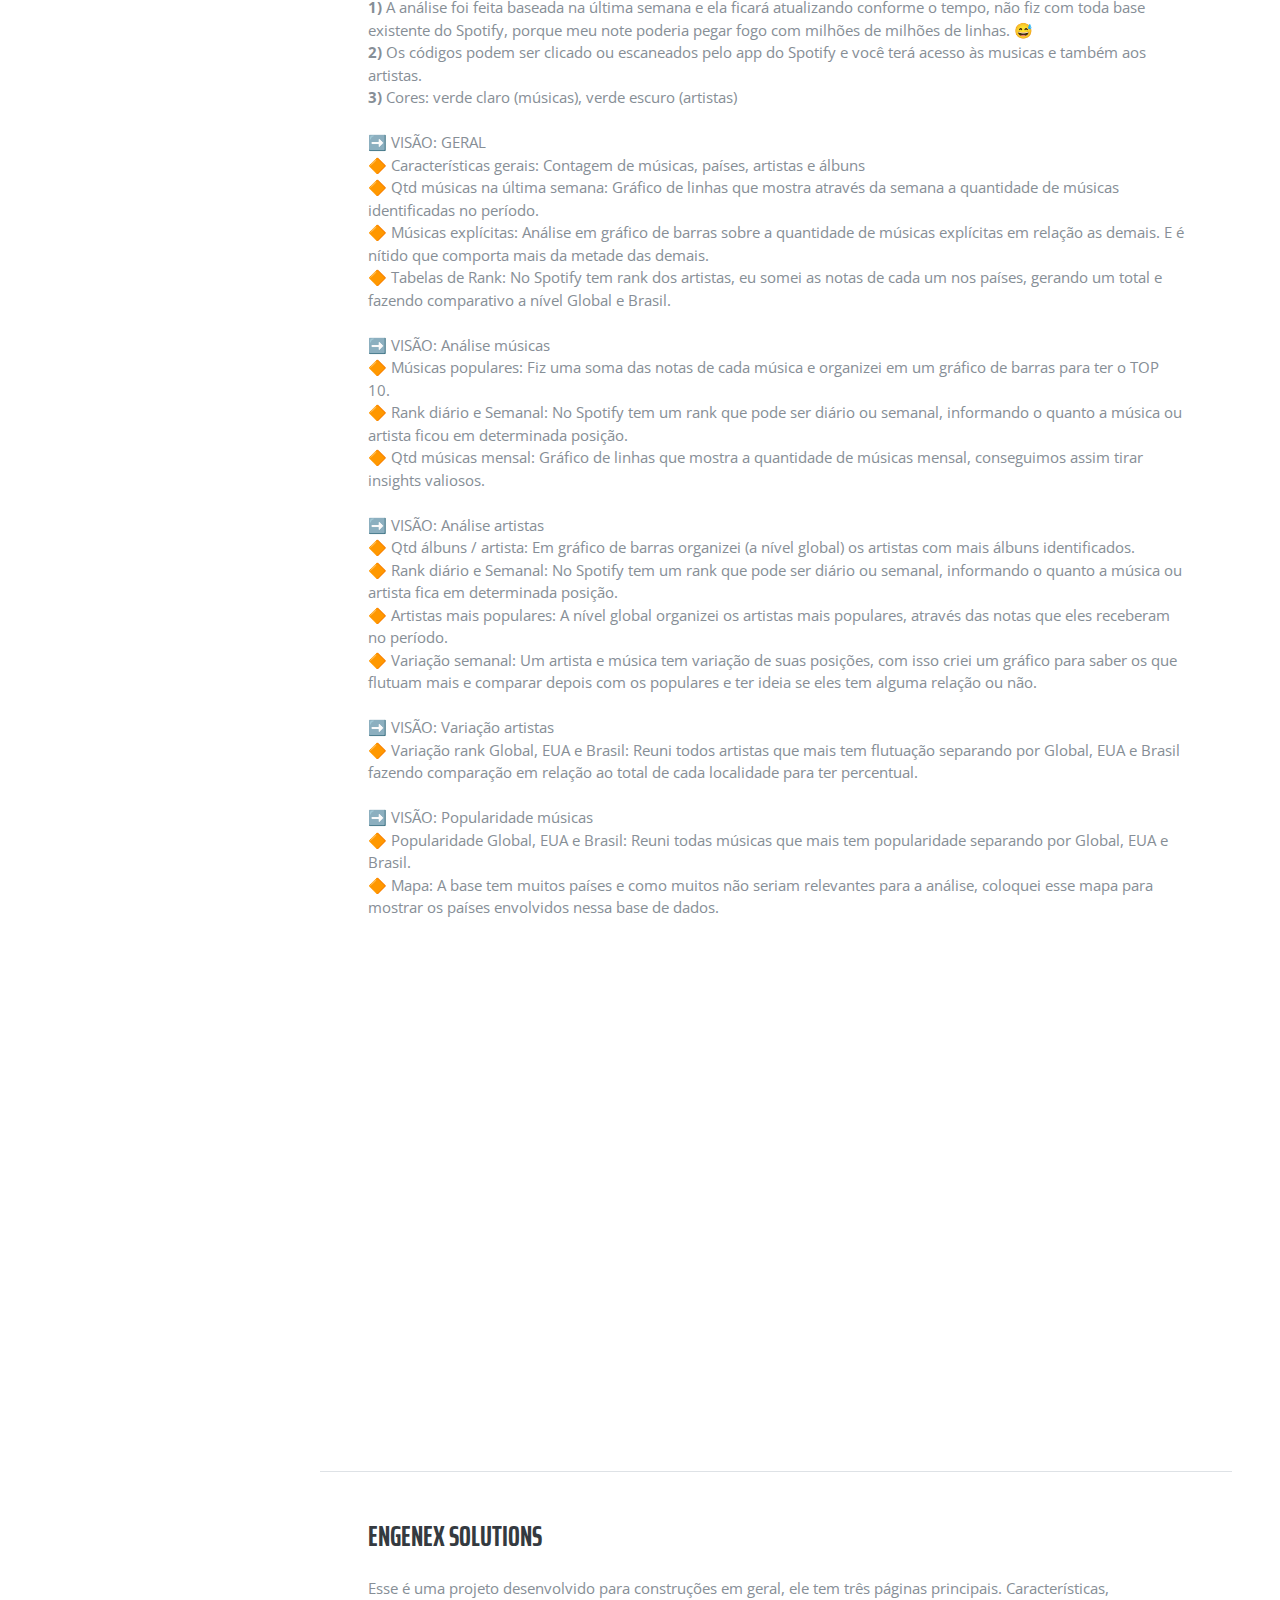
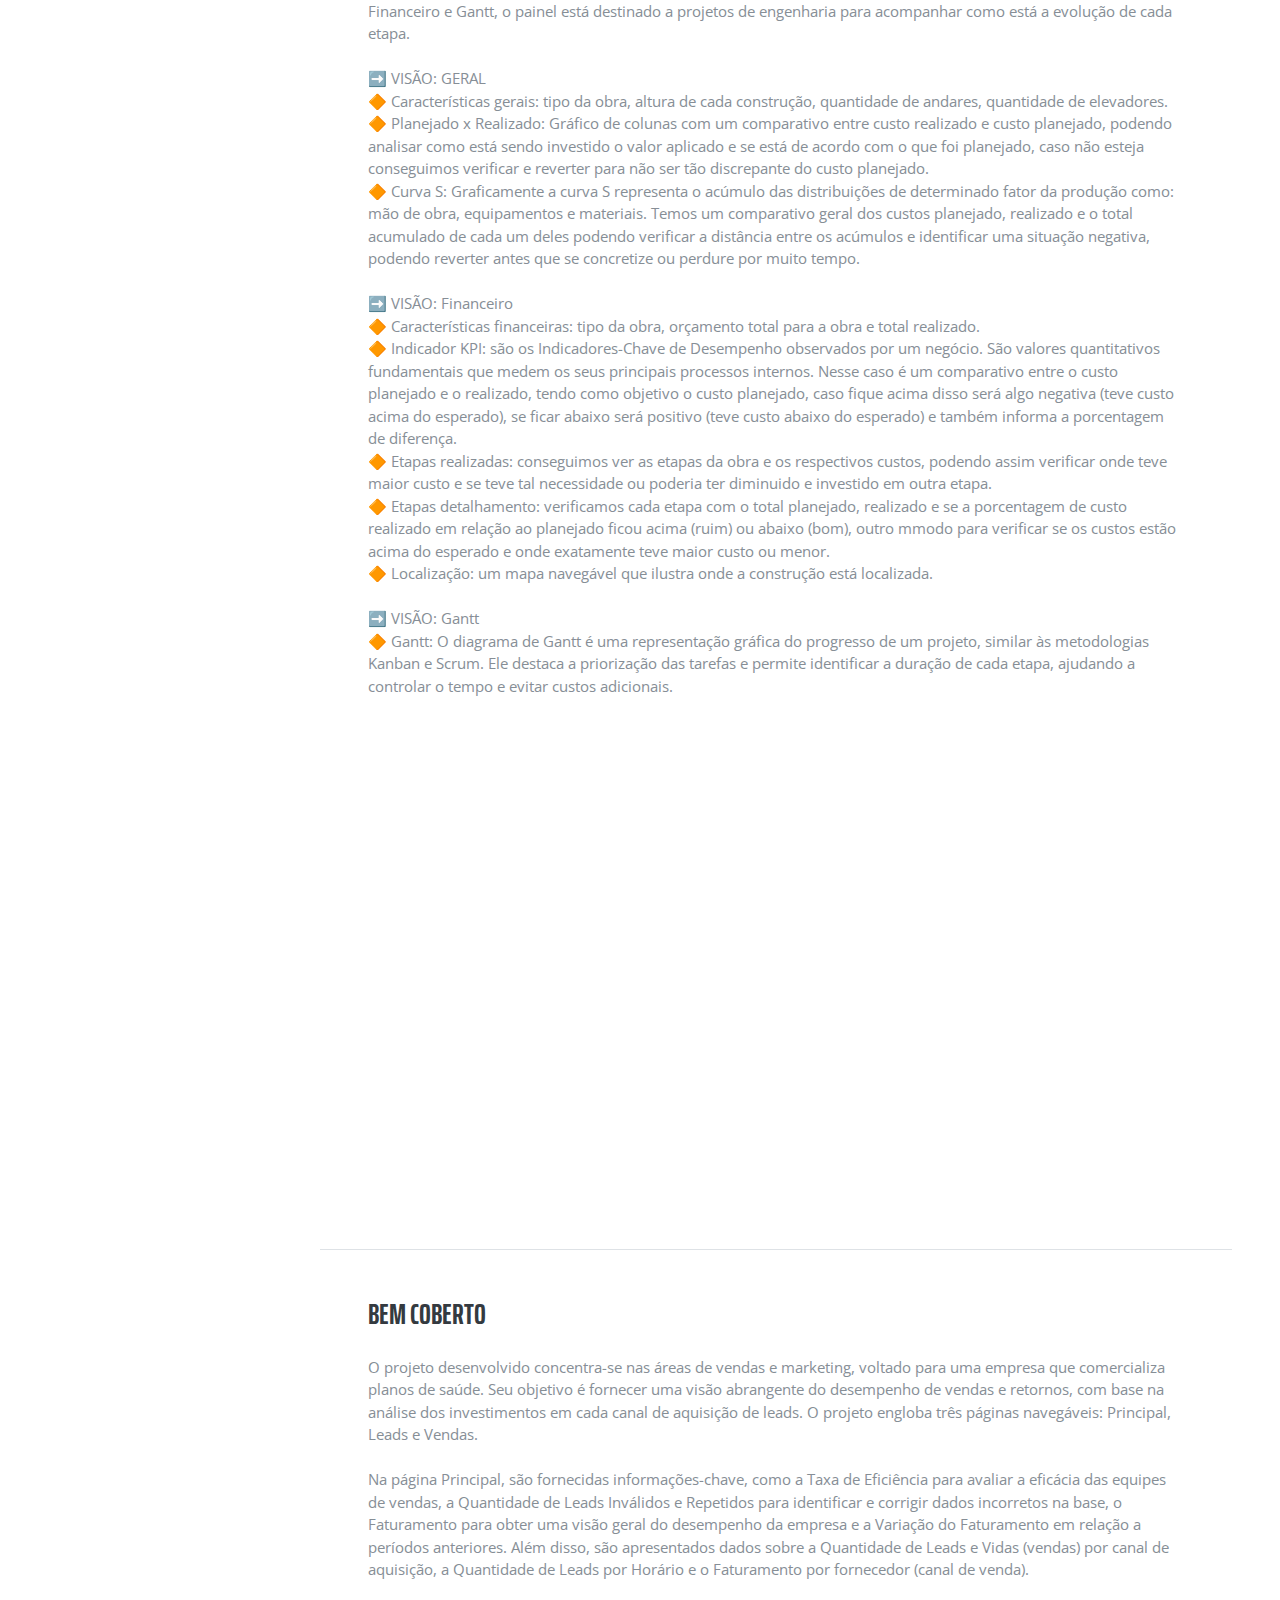
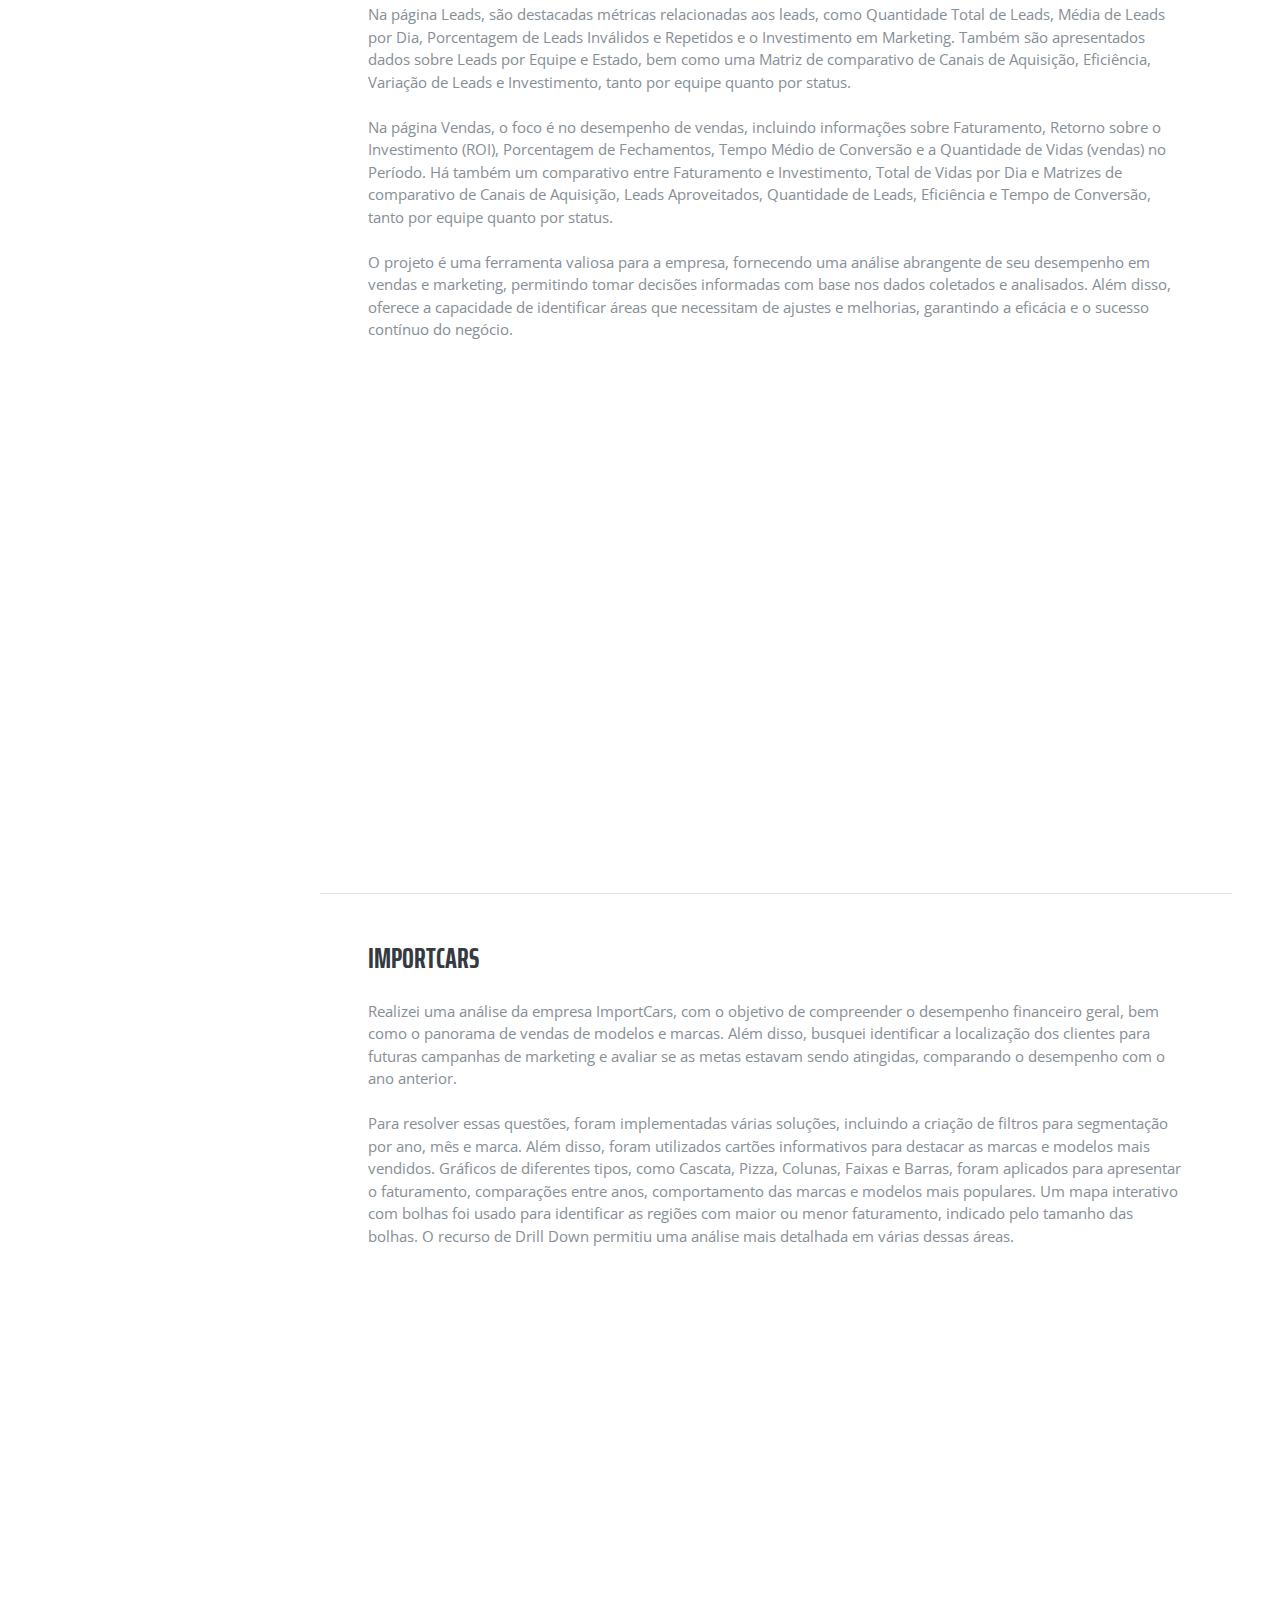
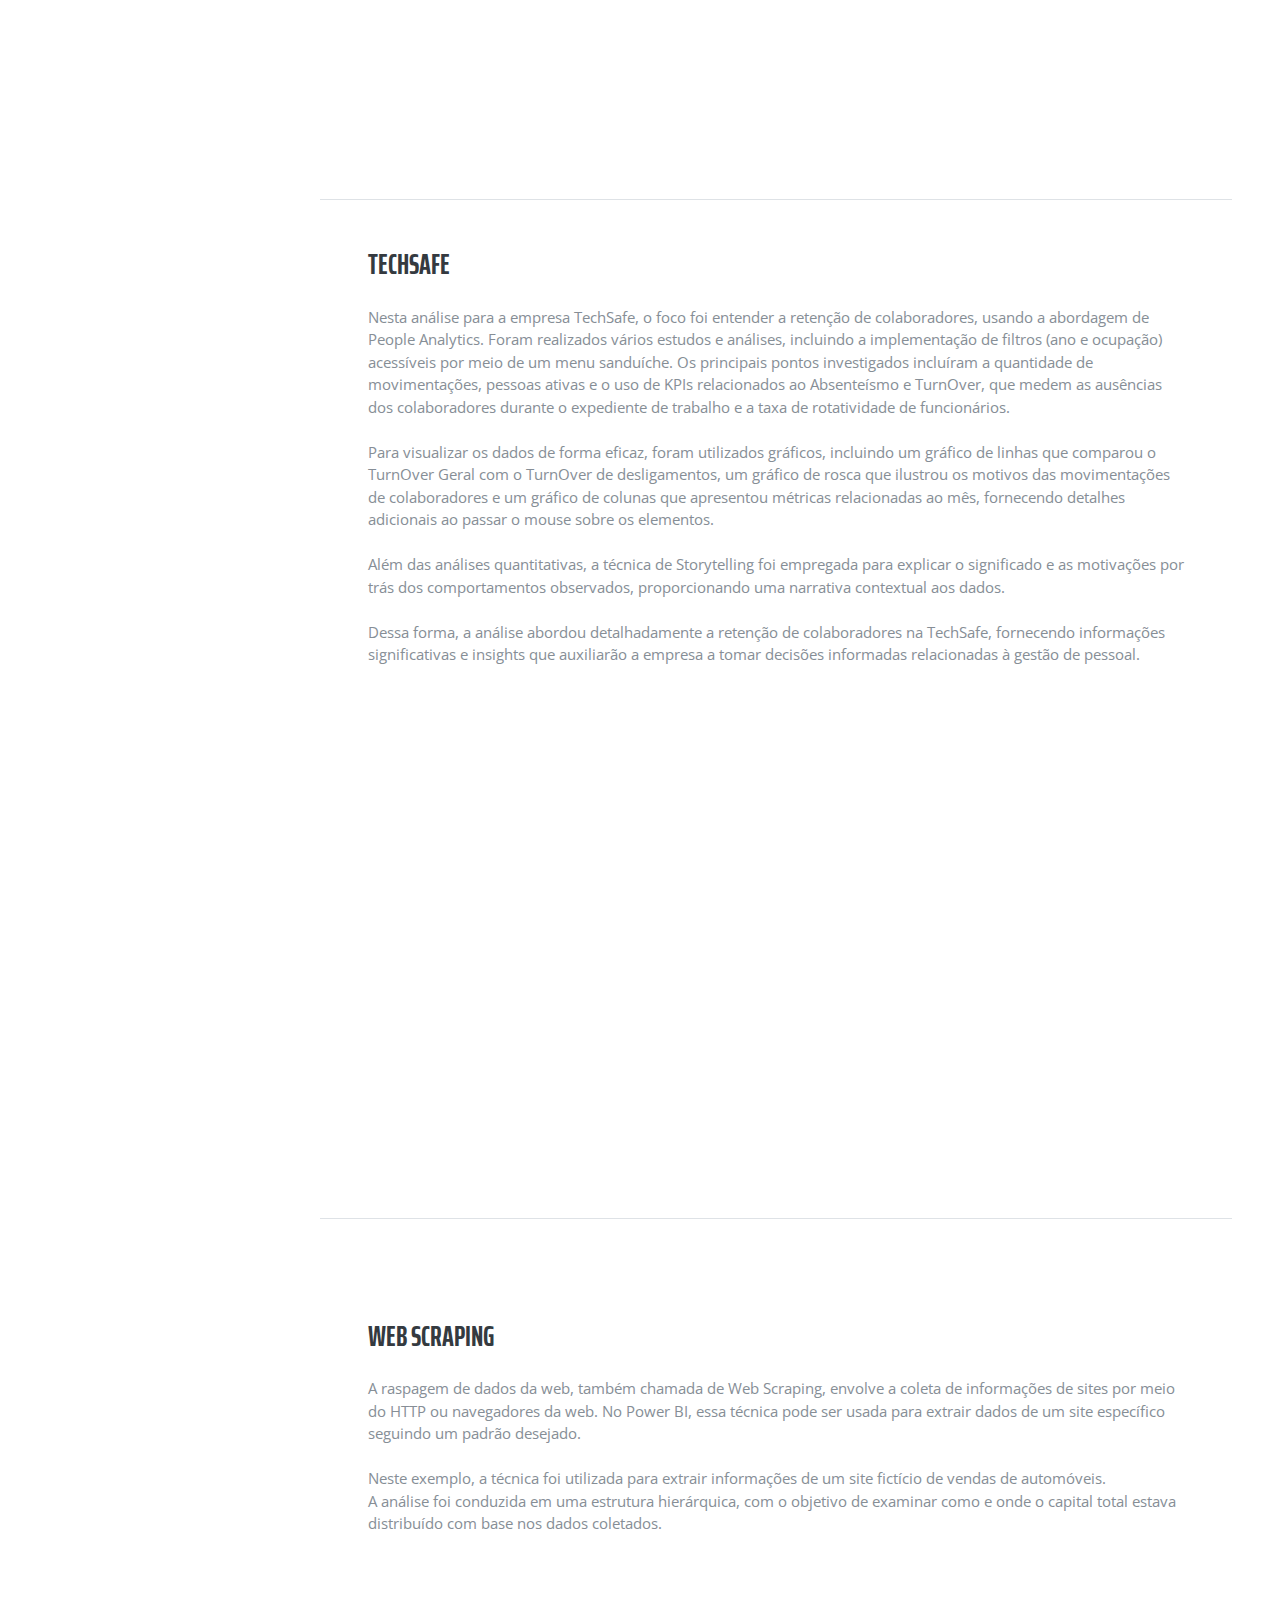
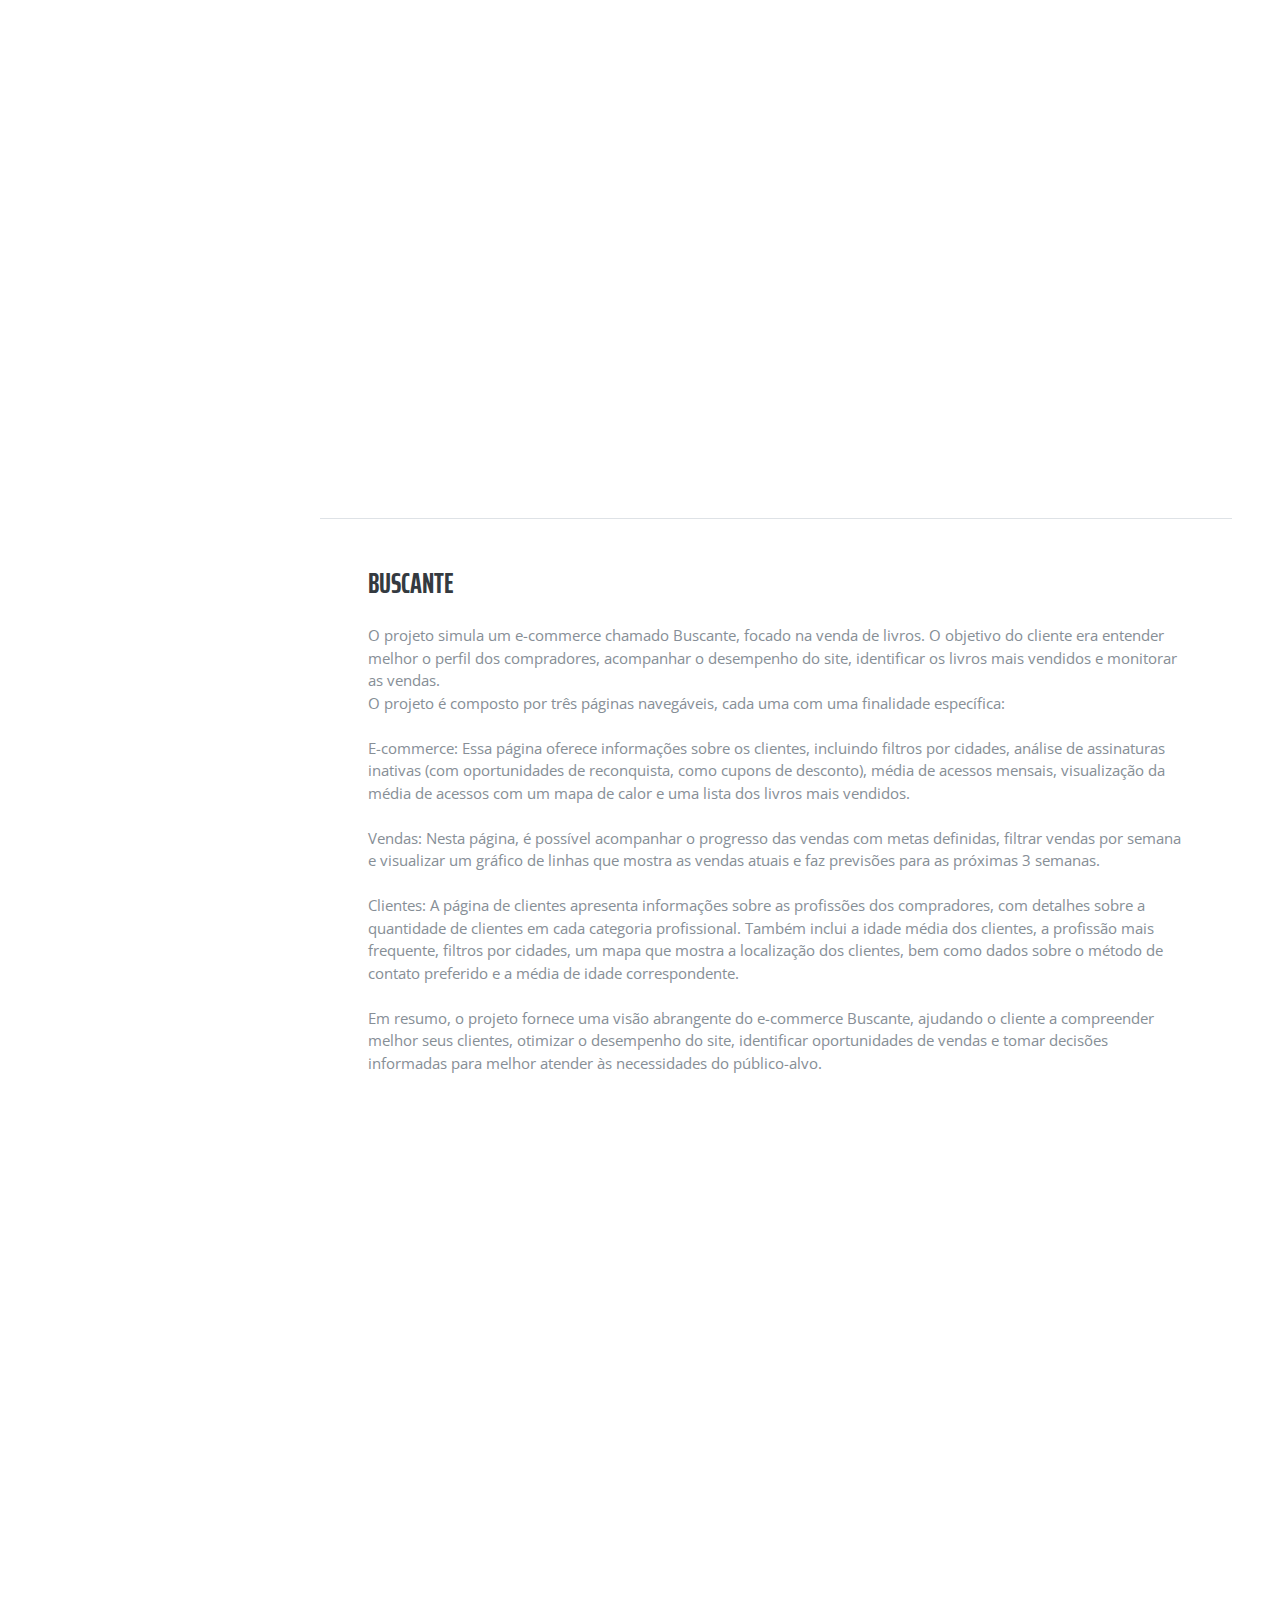
==== commit f218a136: "atualização" ====
--- a/index.html
+++ b/index.html
@@ -59,14 +59,17 @@
           </li>
           <li class="nav-item">
             <a class="nav-link js-scroll-trigger" href="#awards">Certificações</a>
-          </li>          
+          </li>
+          <li class="nav-item">
+            <a class="nav-link js-scroll-trigger" href="#indication">Indicações</a>
+          </li>        
         </ul>
       </div>
     </nav>
 
     <div class="container-fluid p-0">
 
-      <section class="resume-section p-3 p-lg-5 d-flex d-column" id="about">
+      <section class="resume-section p-3 p-lg-5 d-flex flex-column" id="about">
         <div class="my-auto">
           <h1 class="mb-0">Marden
             <span class="text-primary">Coelho</span>
@@ -688,9 +691,6 @@
                   </section>
 
 
-        </div>
-      </section>
-
       <section class="resume-section p-3 p-lg-5 d-flex flex-column" id="awards">
         <div class="my-auto">
           <h2 class="mb-5">Premiações &amp; Certificações</h2>
@@ -880,6 +880,60 @@
         </div>
       </section>
 
+
+      <section class="resume-section p-3 p-lg-5 d-flex flex-column" id="indication">
+        <div class="my-auto">
+          <h2 class="mb-5">Indicações</h2>
+
+          <ul class="fa-ul mb-0">
+            <li>
+            <li>
+              <i class="fa-li fa fa-check-circle-o text-warning"></i>
+              Igor Quevedo</li>
+              <a target="_blank" href="https://www.linkedin.com/in/igor-quevedo-419b20250/">Clique aqui</a>
+            <li>
+            <li>
+              <i class="fa-li fa fa-check-circle-o text-warning"></i>
+              Emanuel Ferreira</li>
+              <a target="_blank" href="https://www.linkedin.com/in/emanuel-ferreira-1b64a5234/">Clique aqui</a>
+            <li>
+            <li>
+              <i class="fa-li fa fa-check-circle-o text-warning"></i>
+              Rafael Maia</li>
+              <a target="_blank" href="https://www.linkedin.com/in/rafael-abreu-maia-a482a7204">Clique aqui</a>
+            <li>
+            <li>
+              <i class="fa-li fa fa-check-circle-o text-warning"></i>
+              Nicolle Lima</li>
+              <a target="_blank" href="https://www.linkedin.com/in/nicollelms">Clique aqui</a>
+            <li>
+            <li>
+              <i class="fa-li fa fa-check-circle-o text-warning"></i>
+              Carlos Sousa</li>
+              <a target="_blank" href="https://www.linkedin.com/in/carlos-sousa-793b4526">Clique aqui</a>
+            <li>
+            <li>
+              <i class="fa-li fa fa-check-circle-o text-warning"></i>
+              Andressa da Costa</li>
+              <a target="_blank" href="https://www.linkedin.com/in/andressa-da-costa-39614656">Clique aqui</a>
+            <li>
+            <li>
+              <i class="fa-li fa fa-check-circle-o text-warning"></i>
+              Guilherme Vasconcelos</li>
+              <a target="_blank" href="https://www.linkedin.com/in/guilherme-vasconcelos-503878182">Clique aqui</a>
+            <li>
+              <i class="fa-li fa fa-check-circle-o text-warning"></i>
+              Rodolfo Ricardo</li>
+              <a target="_blank" href="https://www.linkedin.com/in/rodolforicardotech">Clique aqui</a>
+            <li>
+              <i class="fa-li fa fa-check-circle-o text-warning"></i>
+              Felipe Tavares</li>
+              <a target="_blank" href="https://www.linkedin.com/in/felipe-tavares-desenvolvimento">Clique aqui</a>
+            <li>
+          </ul>
+        </div>
+      </section>
+
     </div>
 
     <!-- Bootstrap core JavaScript -->
